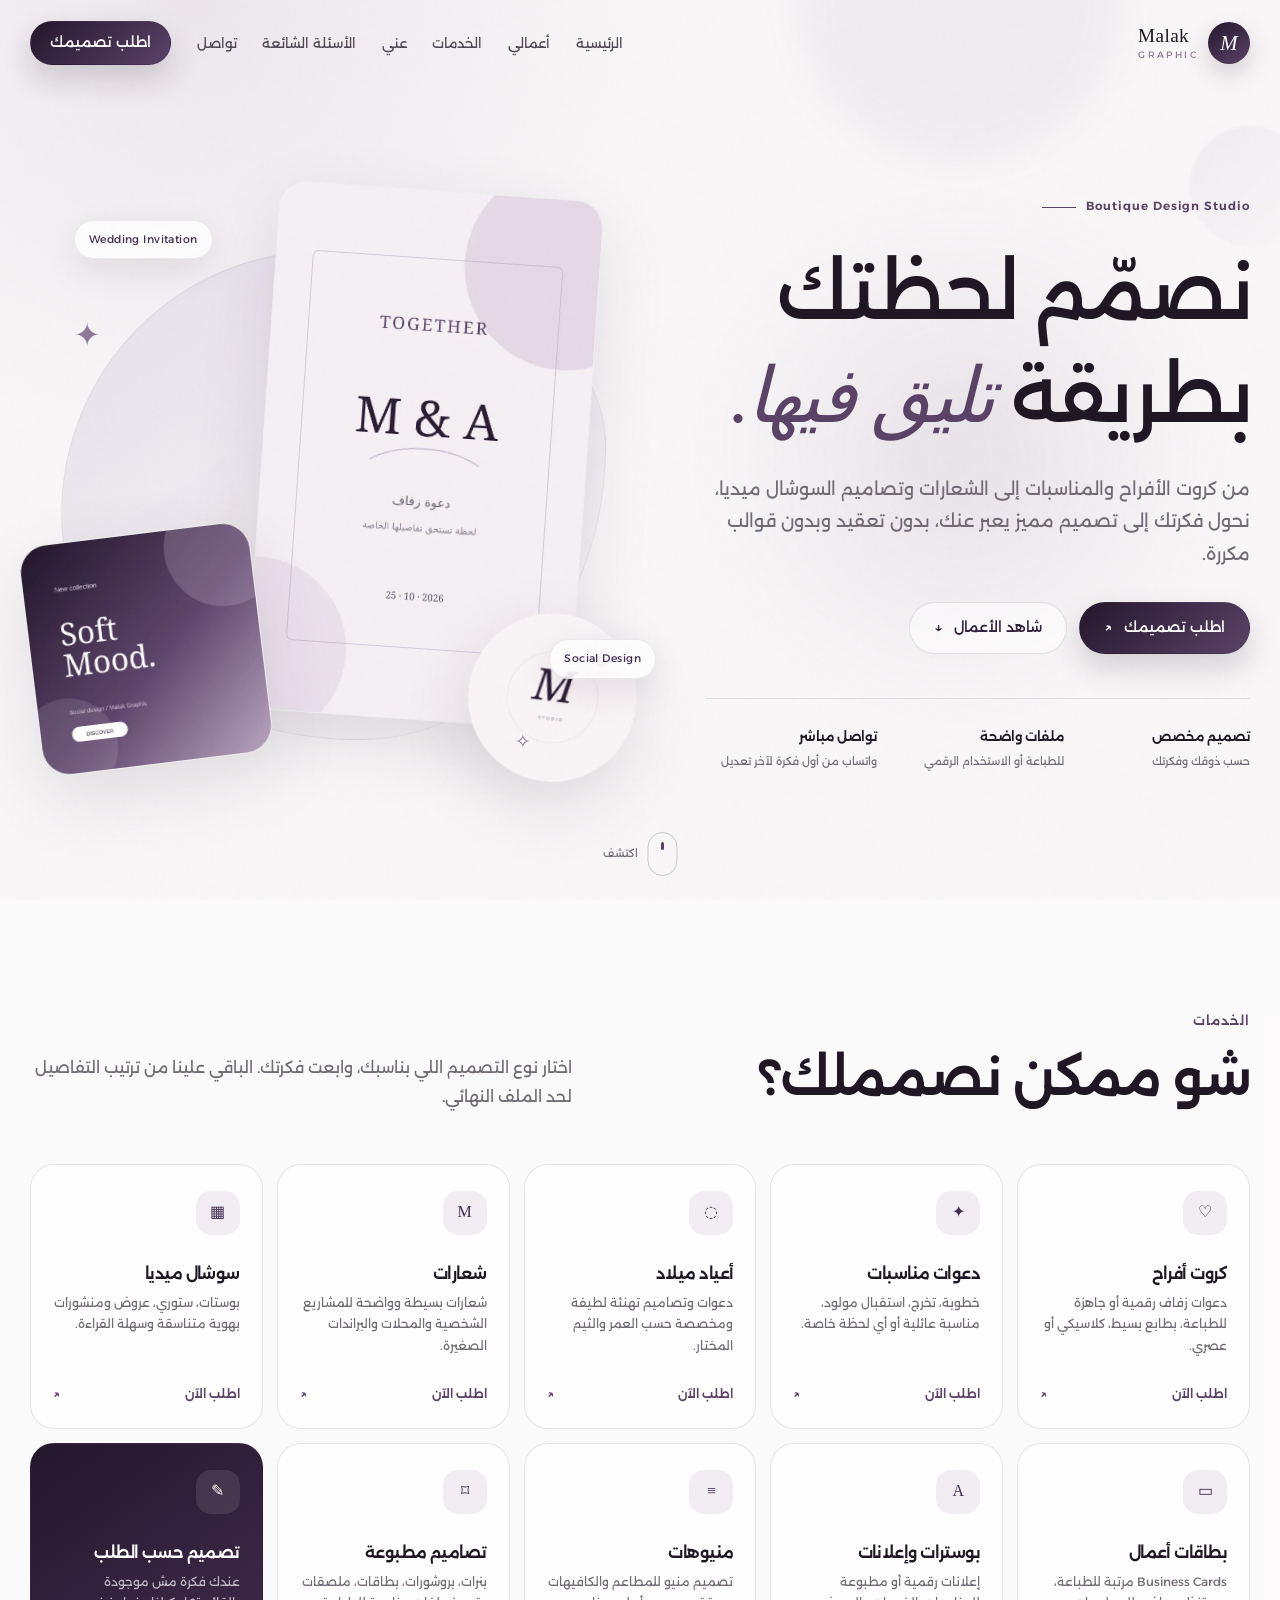
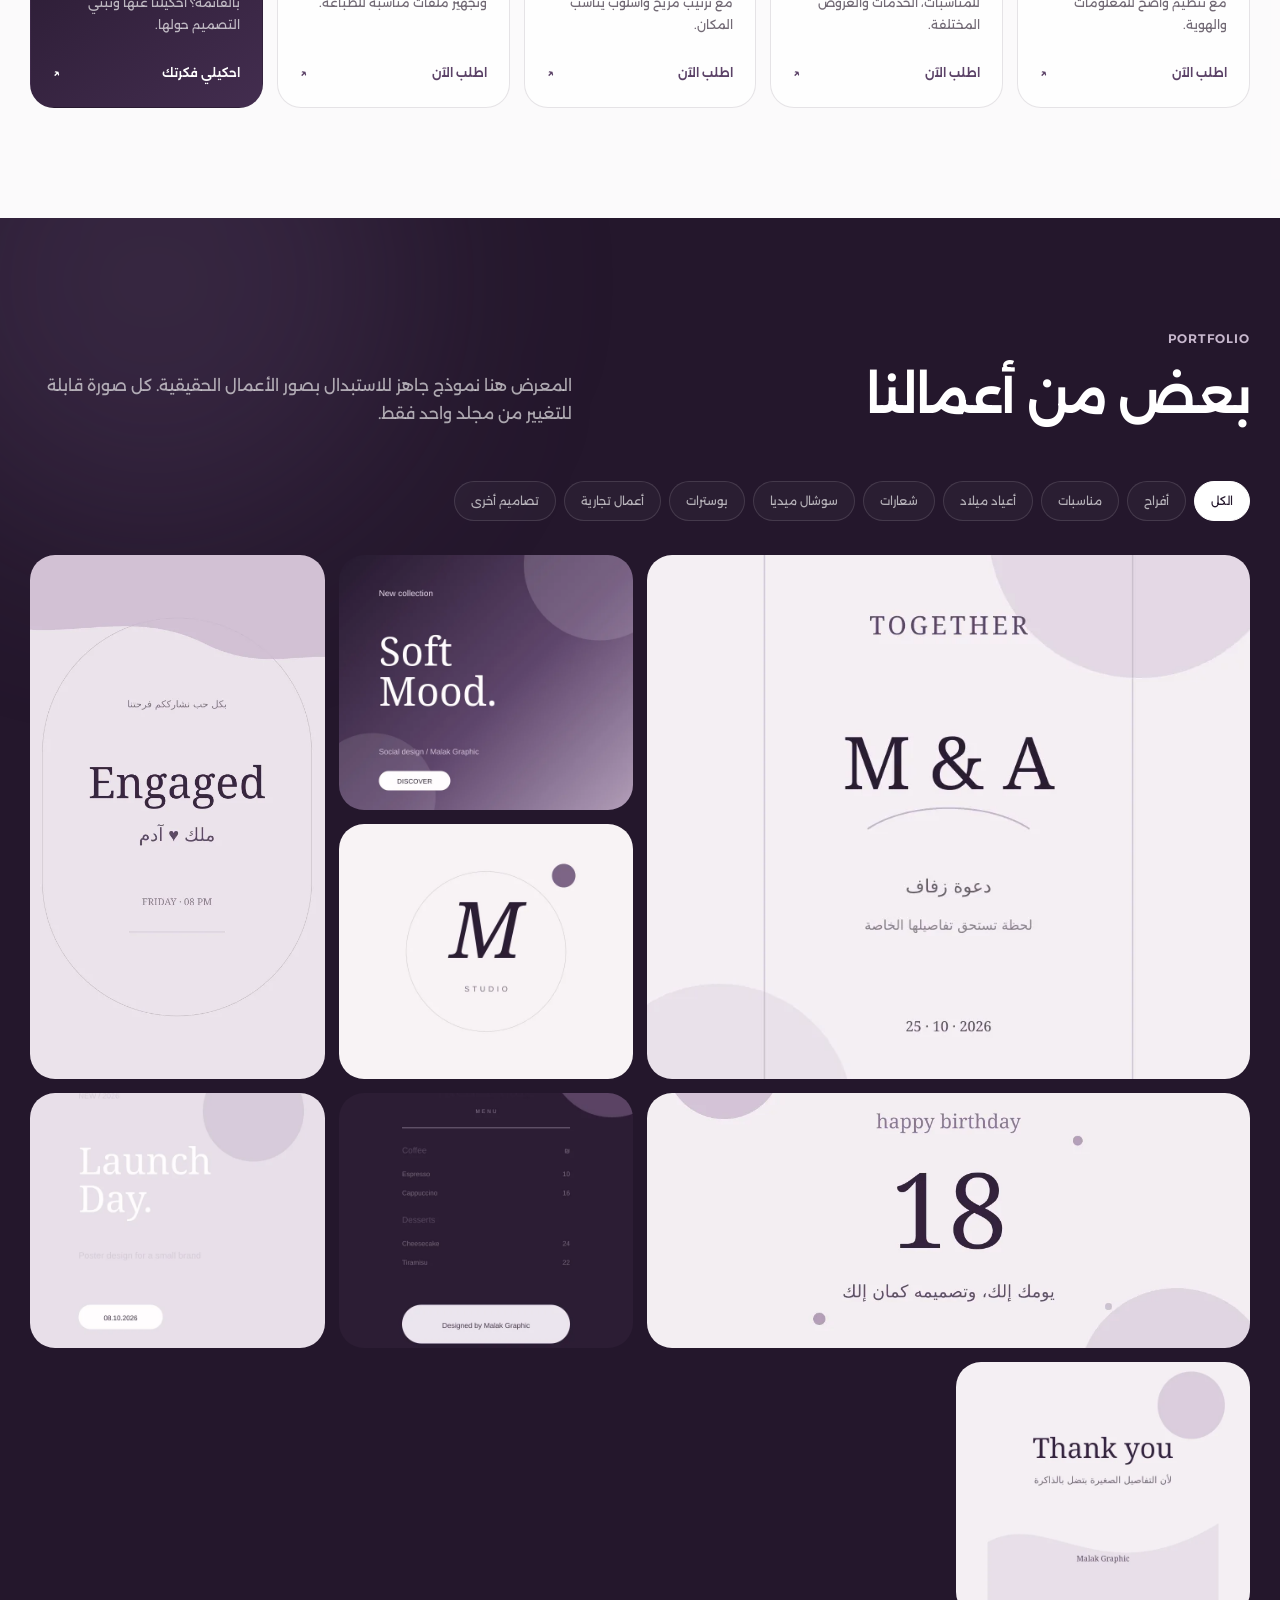
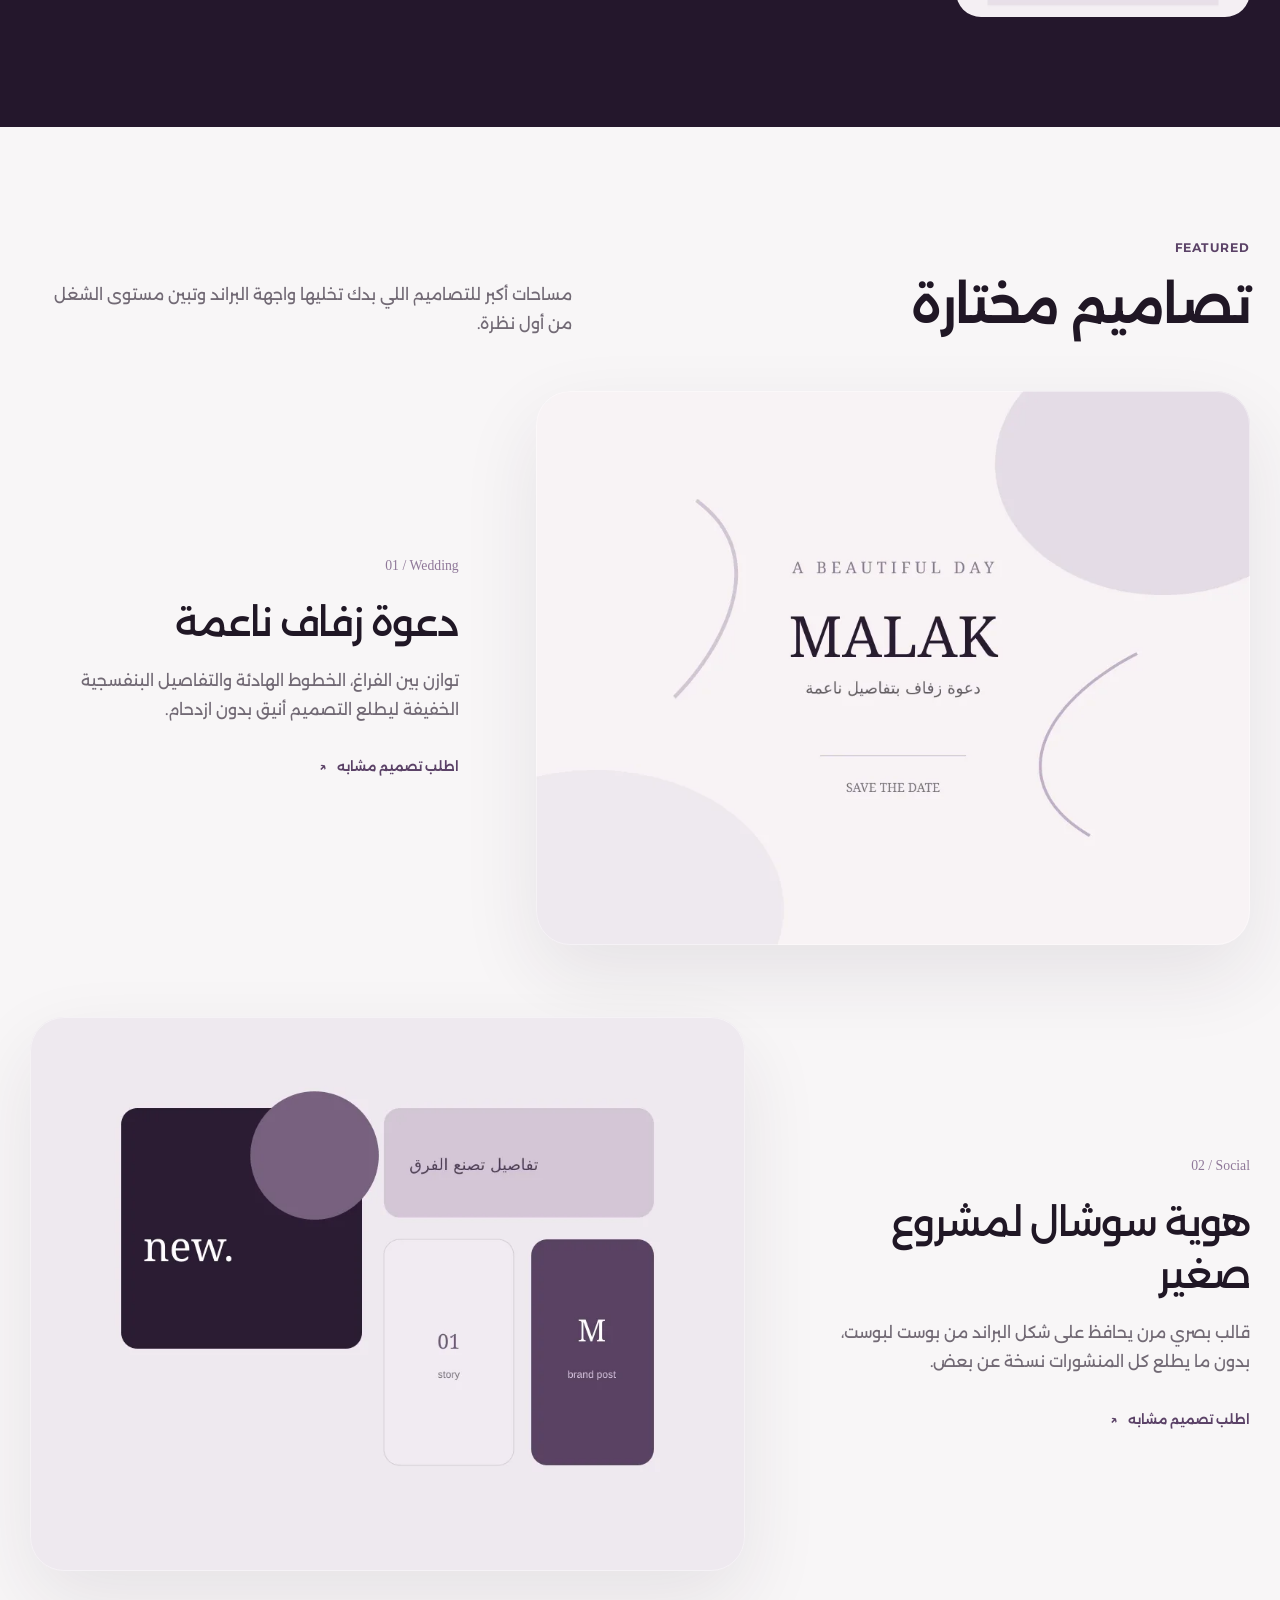
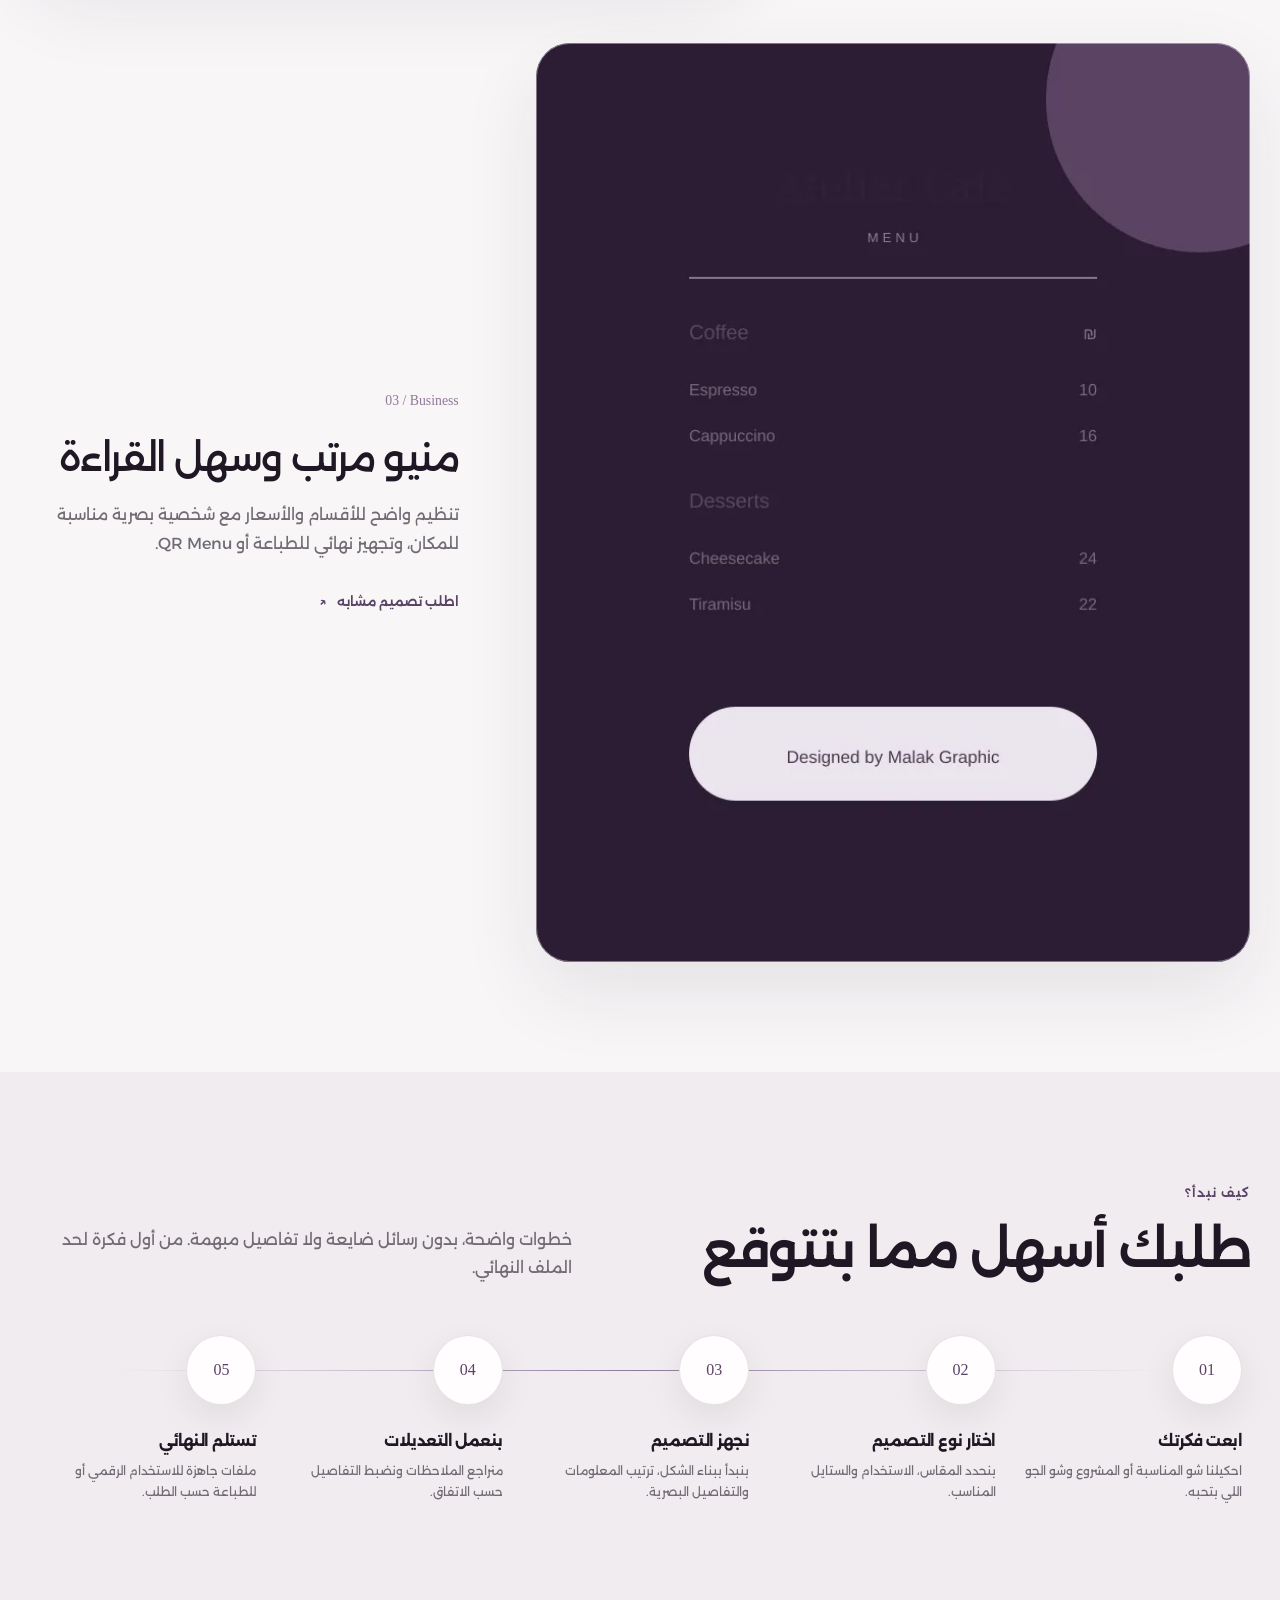
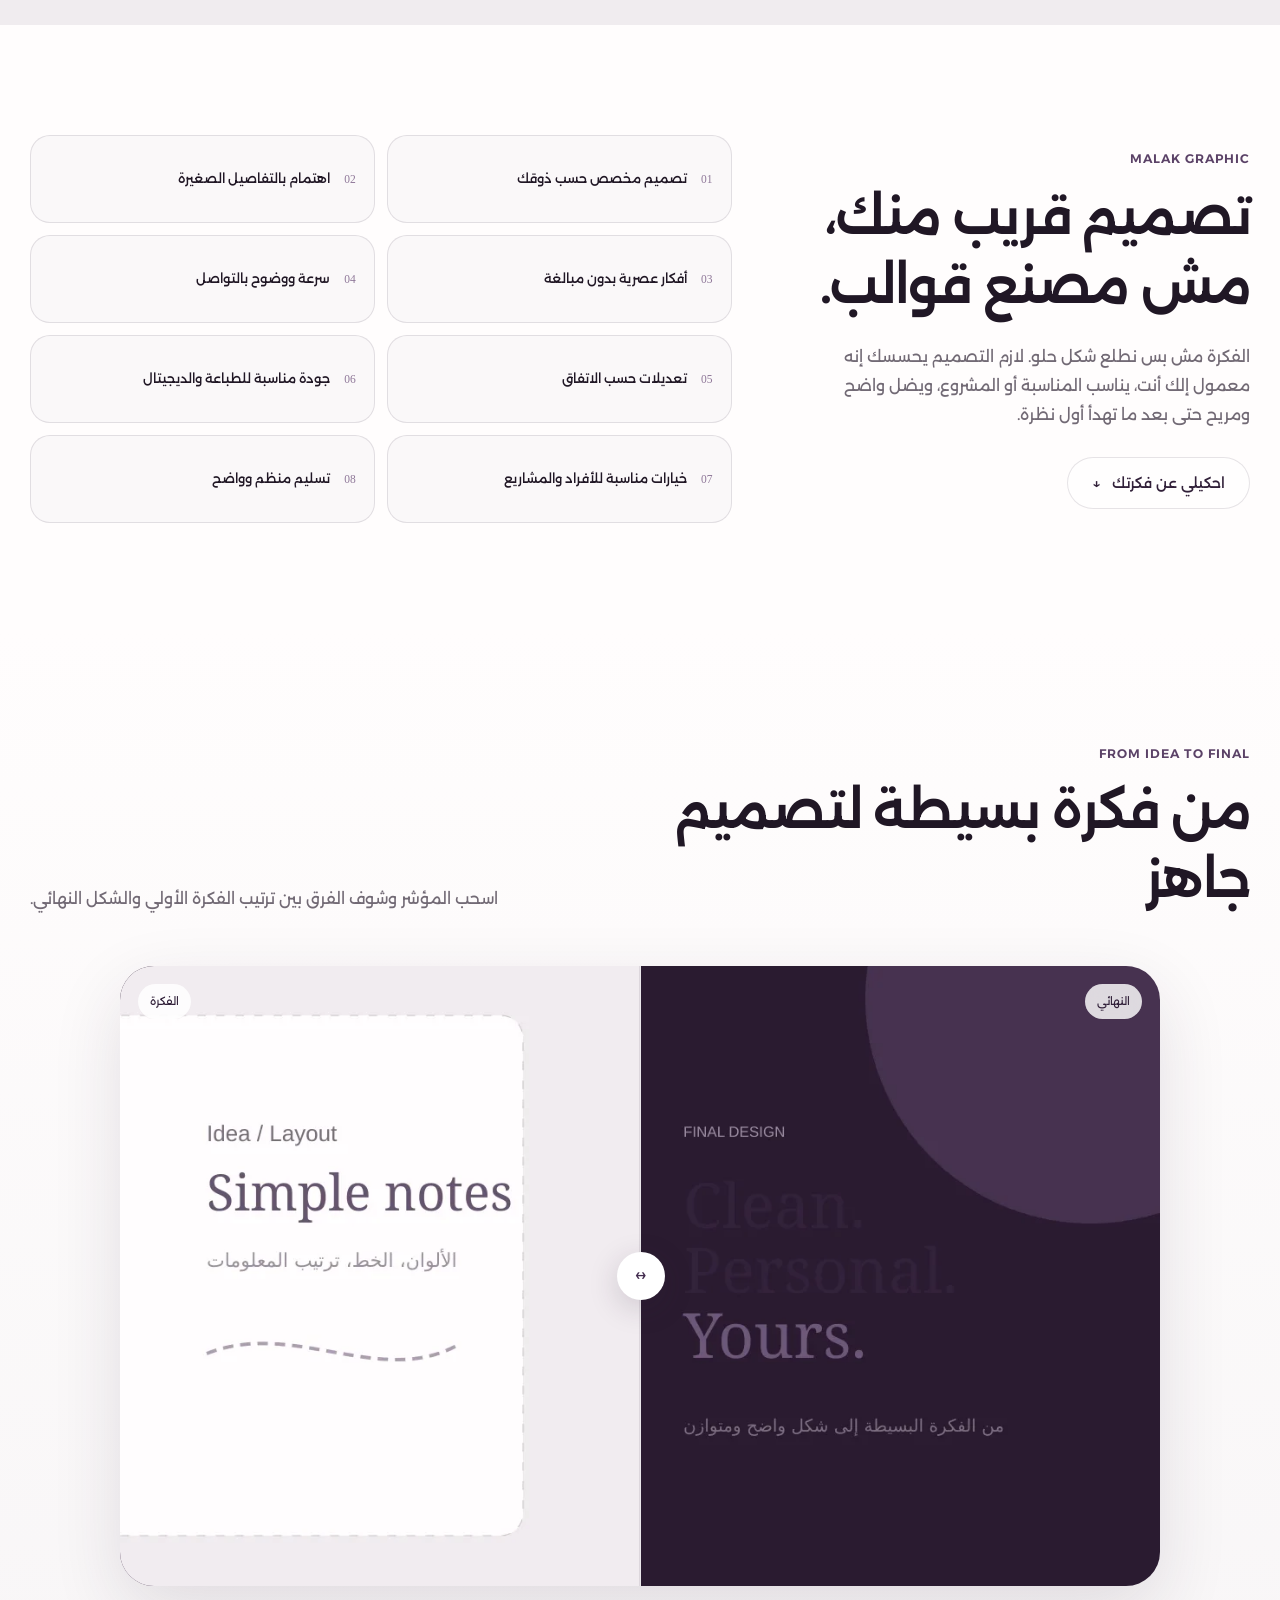
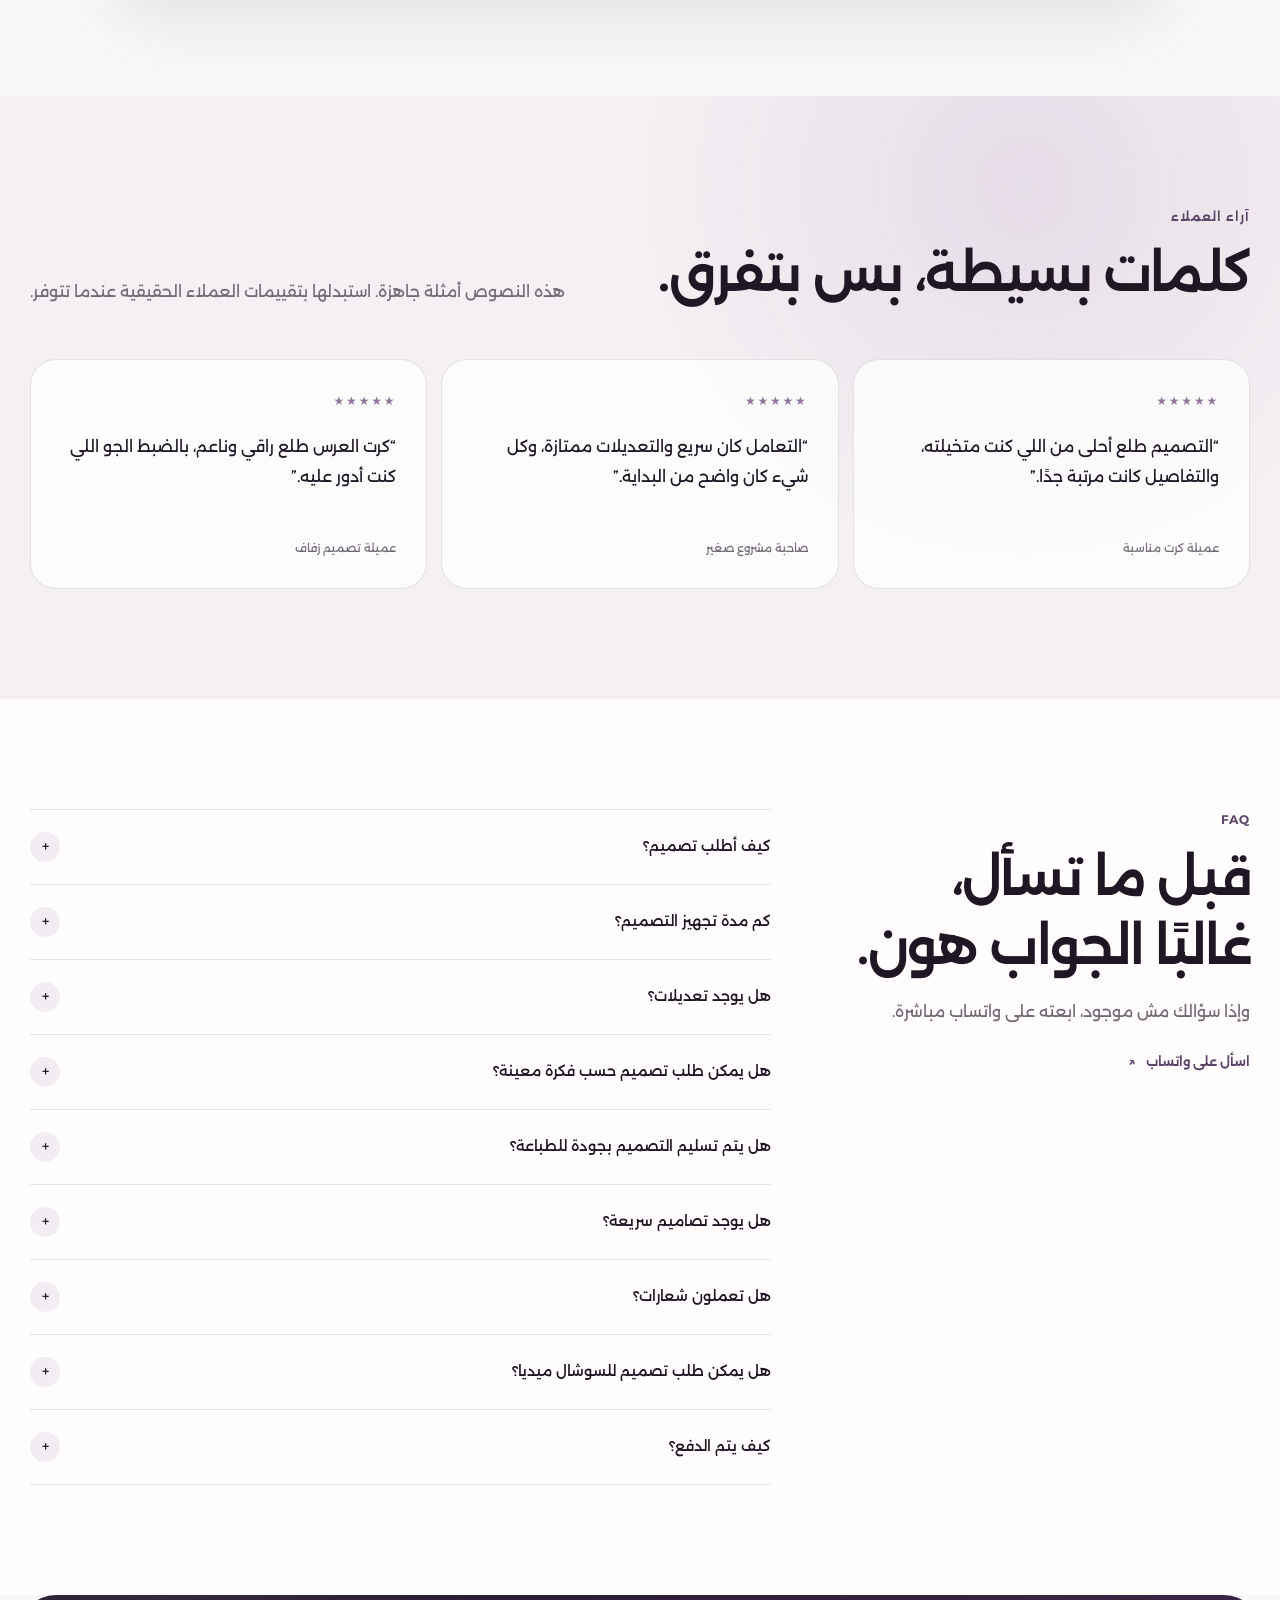
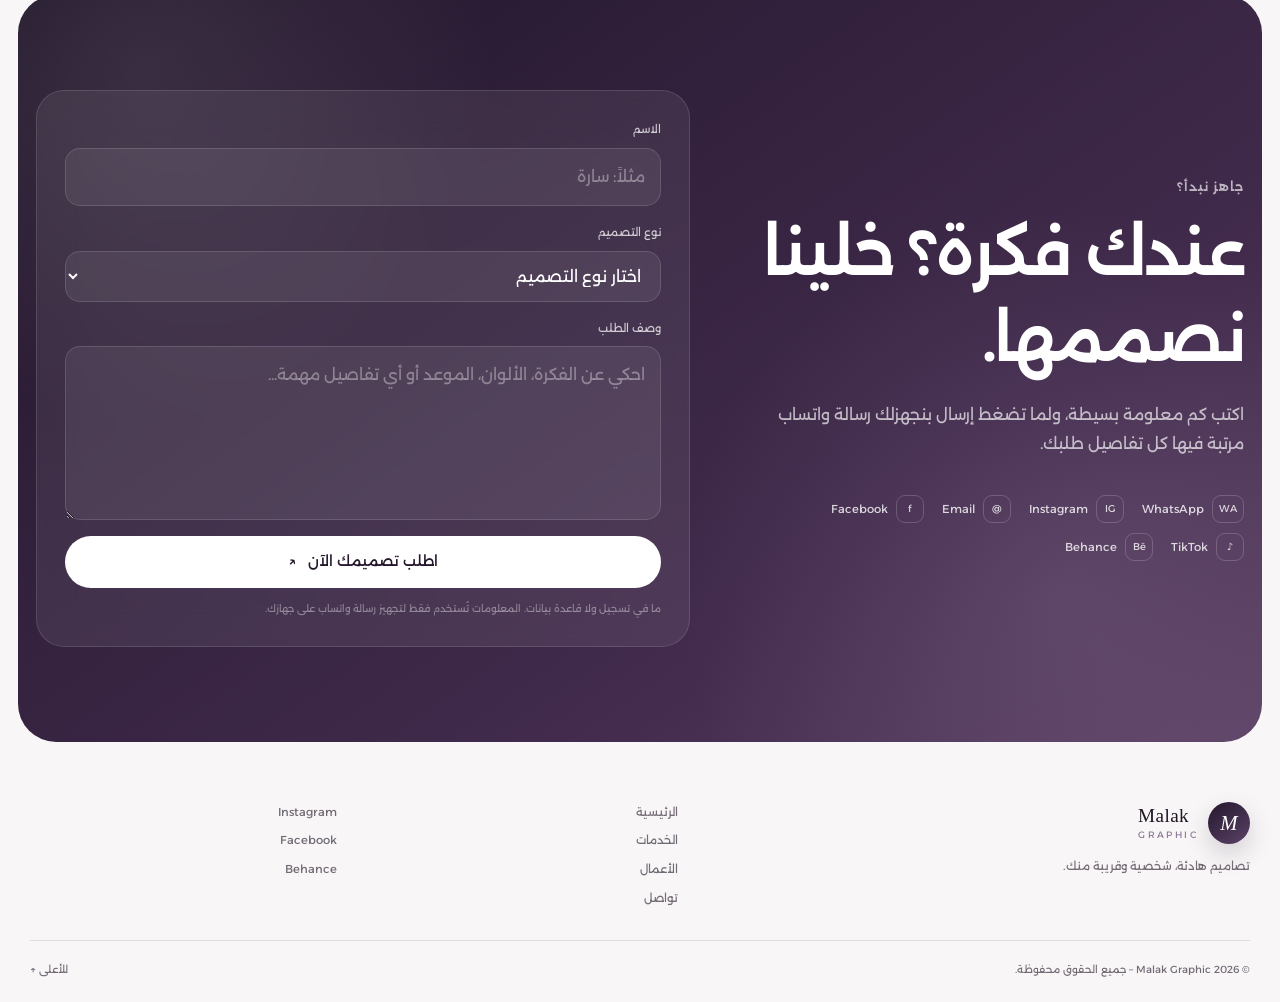
==== index.html @ d8352a49 "الرفع الأول للمشروع" ====
<!DOCTYPE html>
<html lang="ar" dir="rtl">
<head>
  <meta charset="UTF-8" />
  <meta name="viewport" content="width=device-width, initial-scale=1.0" />
  <meta name="theme-color" content="#f8f5f8" />
  <title>Malak Graphic | تصميم كروت أفراح ومناسبات وتصاميم جرافيك</title>
  <meta name="description" content="Malak Graphic لتصميم كروت الأفراح والمناسبات، الشعارات، تصاميم السوشال ميديا والتصاميم الشخصية حسب الطلب." />
  <meta name="robots" content="index, follow" />
  <link rel="canonical" href="https://malakgraphic.com/" />

  <meta property="og:type" content="website" />
  <meta property="og:locale" content="ar_AR" />
  <meta property="og:title" content="Malak Graphic | تصميم يليق بلحظتك" />
  <meta property="og:description" content="كروت أفراح، مناسبات، شعارات، سوشال ميديا وتصاميم مخصصة بطابع هادئ وراقي." />
  <meta property="og:url" content="https://malakgraphic.com/" />
  <meta property="og:image" content="assets/images/og-cover.webp" />

  <meta name="twitter:card" content="summary_large_image" />
  <meta name="twitter:title" content="Malak Graphic | تصميم يليق بلحظتك" />
  <meta name="twitter:description" content="تصاميم شخصية ومناسبات وهوية بصرية بأسلوب راقٍ وقريب منك." />
  <meta name="twitter:image" content="assets/images/og-cover.webp" />

  <link rel="icon" href="assets/icons/favicon.svg" type="image/svg+xml" />
  <link rel="preconnect" href="https://fonts.googleapis.com" />
  <link rel="preconnect" href="https://fonts.gstatic.com" crossorigin />
  <link href="https://fonts.googleapis.com/css2?family=Alexandria:wght@300;400;500;600;700&family=Noto+Kufi+Arabic:wght@400;500;600;700&display=swap" rel="stylesheet" />
  <link rel="stylesheet" href="style.css" />

  <script type="application/ld+json">
  {
    "@context": "https://schema.org",
    "@type": "ProfessionalService",
    "name": "Malak Graphic",
    "url": "https://malakgraphic.com/",
    "description": "استوديو تصميم جرافيك يقدم كروت أفراح ومناسبات، شعارات، تصاميم سوشال ميديا، بوسترات، منيوهات وتصاميم مخصصة حسب الطلب.",
    "serviceType": "Graphic Design",
    "areaServed": "Online",
    "sameAs": []
  }
  </script>
</head>
<body>
  <div class="page-noise" aria-hidden="true"></div>
  <div class="cursor-glow" aria-hidden="true"></div>

  <header class="site-header" id="top">
    <nav class="navbar container" aria-label="التنقل الرئيسي">
      <a class="brand" href="#home" aria-label="Malak Graphic - الرئيسية">
        <span class="brand-mark">M</span>
        <span class="brand-text">
          <strong>Malak</strong>
          <small>Graphic</small>
        </span>
      </a>

      <button class="menu-toggle" aria-label="فتح القائمة" aria-expanded="false" aria-controls="nav-links">
        <span></span><span></span><span></span>
      </button>

      <div class="nav-panel" id="nav-links">
        <a href="#home">الرئيسية</a>
        <a href="#portfolio">أعمالي</a>
        <a href="#services">الخدمات</a>
        <a href="#about">عني</a>
        <a href="#faq">الأسئلة الشائعة</a>
        <a href="#contact">تواصل</a>
        <a class="btn btn-sm btn-primary nav-cta js-wa" href="#" data-message="مرحبا Malak Graphic، أريد طلب تصميم.">اطلب تصميمك</a>
      </div>
    </nav>
  </header>

  <main>
    <section class="hero section" id="home">
      <div class="hero-orb orb-one" aria-hidden="true"></div>
      <div class="hero-orb orb-two" aria-hidden="true"></div>
      <div class="container hero-grid">
        <div class="hero-copy reveal">
          <div class="eyebrow"><span></span> Boutique Design Studio</div>
          <h1>نصمّم لحظتك بطريقة <em>تليق فيها.</em></h1>
          <p class="hero-lead">من كروت الأفراح والمناسبات إلى الشعارات وتصاميم السوشال ميديا، نحول فكرتك إلى تصميم مميز يعبر عنك، بدون تعقيد وبدون قوالب مكررة.</p>

          <div class="hero-actions">
            <a class="btn btn-primary js-wa" href="#" data-message="مرحبا Malak Graphic، عندي فكرة تصميم وبدي أبدأ طلب جديد.">
              اطلب تصميمك
              <span>↗</span>
            </a>
            <a class="btn btn-ghost" href="#portfolio">شاهد الأعمال <span>↓</span></a>
          </div>

          <div class="hero-trust">
            <div>
              <strong>تصميم مخصص</strong>
              <span>حسب ذوقك وفكرتك</span>
            </div>
            <div>
              <strong>ملفات واضحة</strong>
              <span>للطباعة أو الاستخدام الرقمي</span>
            </div>
            <div>
              <strong>تواصل مباشر</strong>
              <span>واتساب من أول فكرة لآخر تعديل</span>
            </div>
          </div>
        </div>

        <div class="hero-visual reveal reveal-delay-1" aria-label="نماذج من أنواع التصاميم">
          <div class="mockup-stage" id="parallax-stage">
            <div class="floating-label label-one">Wedding Invitation</div>
            <div class="floating-label label-two">Social Design</div>

            <article class="mock-card card-main parallax-item" data-depth="18">
              <img src="assets/images/wedding-classic.webp" alt="نموذج دعوة زفاف كلاسيكية من Malak Graphic" width="760" height="980" fetchpriority="high" />
            </article>

            <article class="mock-card card-side parallax-item" data-depth="-10">
              <img src="assets/images/social-purple.webp" alt="نموذج تصميم سوشال ميديا بنفسجي هادئ" width="700" height="700" loading="eager" />
            </article>

            <article class="mock-card card-logo parallax-item" data-depth="8">
              <img src="assets/images/logo-studio.webp" alt="نموذج شعار بسيط وأنيق" width="700" height="700" loading="eager" />
            </article>

            <div class="spark spark-a" aria-hidden="true">✦</div>
            <div class="spark spark-b" aria-hidden="true">✧</div>
          </div>
        </div>
      </div>

      <a class="scroll-cue" href="#services" aria-label="انتقل للخدمات">
        <span></span>
        اكتشف
      </a>
    </section>

    <section class="section services" id="services">
      <div class="container">
        <div class="section-head reveal">
          <div>
            <span class="section-kicker">الخدمات</span>
            <h2>شو ممكن نصمملك؟</h2>
          </div>
          <p>اختار نوع التصميم اللي بناسبك، وابعت فكرتك. الباقي علينا من ترتيب التفاصيل لحد الملف النهائي.</p>
        </div>

        <div class="services-grid stagger-group">
          <article class="service-card reveal" data-stagger>
            <span class="service-icon">♡</span>
            <h3>كروت أفراح</h3>
            <p>دعوات زفاف رقمية أو جاهزة للطباعة، بطابع بسيط، كلاسيكي أو عصري.</p>
            <a href="#" class="service-link js-wa" data-message="مرحبا Malak Graphic، أريد طلب تصميم كرت زفاف.">اطلب الآن <span>↗</span></a>
          </article>
          <article class="service-card reveal" data-stagger>
            <span class="service-icon">✦</span>
            <h3>دعوات مناسبات</h3>
            <p>خطوبة، تخرج، استقبال مولود، مناسبة عائلية أو أي لحظة خاصة.</p>
            <a href="#" class="service-link js-wa" data-message="مرحبا Malak Graphic، أريد طلب تصميم دعوة مناسبة.">اطلب الآن <span>↗</span></a>
          </article>
          <article class="service-card reveal" data-stagger>
            <span class="service-icon">◌</span>
            <h3>أعياد ميلاد</h3>
            <p>دعوات وتصاميم تهنئة لطيفة ومخصصة حسب العمر والثيم المختار.</p>
            <a href="#" class="service-link js-wa" data-message="مرحبا Malak Graphic، أريد طلب تصميم عيد ميلاد.">اطلب الآن <span>↗</span></a>
          </article>
          <article class="service-card reveal" data-stagger>
            <span class="service-icon">M</span>
            <h3>شعارات</h3>
            <p>شعارات بسيطة وواضحة للمشاريع الشخصية والمحلات والبراندات الصغيرة.</p>
            <a href="#" class="service-link js-wa" data-message="مرحبا Malak Graphic، أريد طلب تصميم شعار.">اطلب الآن <span>↗</span></a>
          </article>
          <article class="service-card reveal" data-stagger>
            <span class="service-icon">▦</span>
            <h3>سوشال ميديا</h3>
            <p>بوستات، ستوري، عروض ومنشورات بهوية متناسقة وسهلة القراءة.</p>
            <a href="#" class="service-link js-wa" data-message="مرحبا Malak Graphic، أريد طلب تصميم للسوشال ميديا.">اطلب الآن <span>↗</span></a>
          </article>
          <article class="service-card reveal" data-stagger>
            <span class="service-icon">▭</span>
            <h3>بطاقات أعمال</h3>
            <p>Business Cards مرتبة للطباعة، مع تنظيم واضح للمعلومات والهوية.</p>
            <a href="#" class="service-link js-wa" data-message="مرحبا Malak Graphic، أريد طلب تصميم بطاقة أعمال.">اطلب الآن <span>↗</span></a>
          </article>
          <article class="service-card reveal" data-stagger>
            <span class="service-icon">A</span>
            <h3>بوسترات وإعلانات</h3>
            <p>إعلانات رقمية أو مطبوعة للمناسبات، الخدمات والعروض المختلفة.</p>
            <a href="#" class="service-link js-wa" data-message="مرحبا Malak Graphic، أريد طلب تصميم بوستر أو إعلان.">اطلب الآن <span>↗</span></a>
          </article>
          <article class="service-card reveal" data-stagger>
            <span class="service-icon">≡</span>
            <h3>منيوهات</h3>
            <p>تصميم منيو للمطاعم والكافيهات مع ترتيب مريح وأسلوب يناسب المكان.</p>
            <a href="#" class="service-link js-wa" data-message="مرحبا Malak Graphic، أريد طلب تصميم منيو.">اطلب الآن <span>↗</span></a>
          </article>
          <article class="service-card reveal" data-stagger>
            <span class="service-icon">⌑</span>
            <h3>تصاميم مطبوعة</h3>
            <p>بنرات، بروشورات، بطاقات، ملصقات وتجهيز ملفات مناسبة للطباعة.</p>
            <a href="#" class="service-link js-wa" data-message="مرحبا Malak Graphic، أريد طلب تصميم مطبوع.">اطلب الآن <span>↗</span></a>
          </article>
          <article class="service-card reveal service-card-featured" data-stagger>
            <span class="service-icon">✎</span>
            <h3>تصميم حسب الطلب</h3>
            <p>عندك فكرة مش موجودة بالقائمة؟ احكيلنا عنها ونبني التصميم حولها.</p>
            <a href="#" class="service-link js-wa" data-message="مرحبا Malak Graphic، عندي فكرة تصميم مخصصة وبدي أحكيلكم عنها.">احكيلي فكرتك <span>↗</span></a>
          </article>
        </div>
      </div>
    </section>

    <section class="section portfolio-section" id="portfolio">
      <div class="container">
        <div class="section-head portfolio-head reveal">
          <div>
            <span class="section-kicker">Portfolio</span>
            <h2>بعض من أعمالنا</h2>
          </div>
          <p>المعرض هنا نموذج جاهز للاستبدال بصور الأعمال الحقيقية. كل صورة قابلة للتغيير من مجلد واحد فقط.</p>
        </div>

        <div class="portfolio-filters reveal" role="tablist" aria-label="تصفية الأعمال">
          <button class="filter-btn active" data-filter="all" role="tab">الكل</button>
          <button class="filter-btn" data-filter="wedding" role="tab">أفراح</button>
          <button class="filter-btn" data-filter="events" role="tab">مناسبات</button>
          <button class="filter-btn" data-filter="birthday" role="tab">أعياد ميلاد</button>
          <button class="filter-btn" data-filter="logos" role="tab">شعارات</button>
          <button class="filter-btn" data-filter="social" role="tab">سوشال ميديا</button>
          <button class="filter-btn" data-filter="posters" role="tab">بوسترات</button>
          <button class="filter-btn" data-filter="business" role="tab">أعمال تجارية</button>
          <button class="filter-btn" data-filter="other" role="tab">تصاميم أخرى</button>
        </div>

        <div class="portfolio-grid" id="portfolio-grid">
          <article class="portfolio-card large reveal" data-category="wedding" data-title="دعوة زفاف كلاسيكية" data-type="كروت أفراح" data-images="assets/images/wedding-classic.webp,assets/images/wedding-soft.webp">
            <img src="assets/images/wedding-classic.webp" alt="دعوة زفاف كلاسيكية بألوان أوف وايت وبنفسجي" width="760" height="980" loading="lazy" />
            <div class="portfolio-overlay">
              <div><span>كروت أفراح</span><h3>دعوة زفاف كلاسيكية</h3></div>
              <button class="view-project" aria-label="مشاهدة دعوة زفاف كلاسيكية">مشاهدة</button>
            </div>
          </article>

          <article class="portfolio-card reveal" data-category="social" data-title="حملة سوشال بنفسجية" data-type="سوشال ميديا" data-images="assets/images/social-purple.webp,assets/images/social-soft.webp">
            <img src="assets/images/social-purple.webp" alt="تصميم سوشال ميديا بنفسجي لمشروع صغير" width="700" height="700" loading="lazy" />
            <div class="portfolio-overlay">
              <div><span>سوشال ميديا</span><h3>حملة Purple Mood</h3></div>
              <button class="view-project">مشاهدة</button>
            </div>
          </article>

          <article class="portfolio-card tall reveal" data-category="events" data-title="دعوة خطوبة هادئة" data-type="دعوات مناسبات" data-images="assets/images/engagement.webp">
            <img src="assets/images/engagement.webp" alt="دعوة خطوبة هادئة بتصميم أنيق" width="760" height="980" loading="lazy" />
            <div class="portfolio-overlay">
              <div><span>مناسبات</span><h3>دعوة خطوبة هادئة</h3></div>
              <button class="view-project">مشاهدة</button>
            </div>
          </article>

          <article class="portfolio-card reveal" data-category="logos" data-title="شعار استوديو بسيط" data-type="شعارات" data-images="assets/images/logo-studio.webp">
            <img src="assets/images/logo-studio.webp" alt="نموذج شعار بسيط لمشروع شخصي" width="700" height="700" loading="lazy" />
            <div class="portfolio-overlay">
              <div><span>شعارات</span><h3>هوية Minimal Studio</h3></div>
              <button class="view-project">مشاهدة</button>
            </div>
          </article>

          <article class="portfolio-card wide reveal" data-category="birthday" data-title="دعوة عيد ميلاد ناعمة" data-type="أعياد ميلاد" data-images="assets/images/birthday.webp">
            <img src="assets/images/birthday.webp" alt="دعوة عيد ميلاد ناعمة ومخصصة" width="980" height="760" loading="lazy" />
            <div class="portfolio-overlay">
              <div><span>أعياد ميلاد</span><h3>Birthday Lavender</h3></div>
              <button class="view-project">مشاهدة</button>
            </div>
          </article>

          <article class="portfolio-card reveal" data-category="business" data-title="منيو مقهى" data-type="أعمال تجارية" data-images="assets/images/menu.webp">
            <img src="assets/images/menu.webp" alt="تصميم منيو أنيق لمقهى صغير" width="700" height="900" loading="lazy" />
            <div class="portfolio-overlay">
              <div><span>أعمال تجارية</span><h3>منيو Atelier Café</h3></div>
              <button class="view-project">مشاهدة</button>
            </div>
          </article>

          <article class="portfolio-card reveal" data-category="posters" data-title="بوستر إطلاق منتج" data-type="بوسترات" data-images="assets/images/poster.webp">
            <img src="assets/images/poster.webp" alt="بوستر إعلان إطلاق منتج بتصميم معاصر" width="700" height="900" loading="lazy" />
            <div class="portfolio-overlay">
              <div><span>بوسترات</span><h3>Product Launch Poster</h3></div>
              <button class="view-project">مشاهدة</button>
            </div>
          </article>

          <article class="portfolio-card reveal" data-category="other" data-title="بطاقة تهنئة شخصية" data-type="تصاميم أخرى" data-images="assets/images/greeting.webp">
            <img src="assets/images/greeting.webp" alt="بطاقة تهنئة شخصية بتصميم راقٍ" width="700" height="700" loading="lazy" />
            <div class="portfolio-overlay">
              <div><span>تصميم مخصص</span><h3>بطاقة تهنئة</h3></div>
              <button class="view-project">مشاهدة</button>
            </div>
          </article>
        </div>
      </div>
    </section>

    <section class="section featured-section">
      <div class="container">
        <div class="section-head reveal">
          <div>
            <span class="section-kicker">Featured</span>
            <h2>تصاميم مختارة</h2>
          </div>
          <p>مساحات أكبر للتصاميم اللي بدك تخليها واجهة البراند وتبين مستوى الشغل من أول نظرة.</p>
        </div>

        <div class="featured-list">
          <article class="featured-item reveal">
            <div class="featured-image">
              <img src="assets/images/wedding-soft.webp" alt="دعوة زفاف ناعمة بأوف وايت ولمسات بنفسجية" width="980" height="760" loading="lazy" />
            </div>
            <div class="featured-copy">
              <span>01 / Wedding</span>
              <h3>دعوة زفاف ناعمة</h3>
              <p>توازن بين الفراغ، الخطوط الهادئة والتفاصيل البنفسجية الخفيفة ليطلع التصميم أنيق بدون ازدحام.</p>
              <a href="#" class="text-link js-wa" data-message="مرحبا Malak Graphic، عجبني تصميم دعوة الزفاف الناعمة وبدي تصميم مشابه.">اطلب تصميم مشابه <span>↗</span></a>
            </div>
          </article>

          <article class="featured-item featured-reverse reveal">
            <div class="featured-image">
              <img src="assets/images/social-soft.webp" alt="مجموعة تصاميم سوشال ميديا لمشروع صغير" width="980" height="760" loading="lazy" />
            </div>
            <div class="featured-copy">
              <span>02 / Social</span>
              <h3>هوية سوشال لمشروع صغير</h3>
              <p>قالب بصري مرن يحافظ على شكل البراند من بوست لبوست، بدون ما يطلع كل المنشورات نسخة عن بعض.</p>
              <a href="#" class="text-link js-wa" data-message="مرحبا Malak Graphic، عجبني ستايل السوشال ميديا وبدي تصميم مشابه لمشروعي.">اطلب تصميم مشابه <span>↗</span></a>
            </div>
          </article>

          <article class="featured-item reveal">
            <div class="featured-image">
              <img src="assets/images/menu.webp" alt="منيو أنيق لمطعم أو كافيه" width="700" height="900" loading="lazy" />
            </div>
            <div class="featured-copy">
              <span>03 / Business</span>
              <h3>منيو مرتب وسهل القراءة</h3>
              <p>تنظيم واضح للأقسام والأسعار مع شخصية بصرية مناسبة للمكان، وتجهيز نهائي للطباعة أو QR Menu.</p>
              <a href="#" class="text-link js-wa" data-message="مرحبا Malak Graphic، بدي تصميم منيو مشابه لمشروعي.">اطلب تصميم مشابه <span>↗</span></a>
            </div>
          </article>
        </div>
      </div>
    </section>

    <section class="section process-section">
      <div class="container">
        <div class="section-head reveal">
          <div>
            <span class="section-kicker">كيف نبدأ؟</span>
            <h2>طلبك أسهل مما بتتوقع</h2>
          </div>
          <p>خطوات واضحة، بدون رسائل ضايعة ولا تفاصيل مبهمة. من أول فكرة لحد الملف النهائي.</p>
        </div>

        <div class="timeline">
          <article class="timeline-step reveal"><span>01</span><div><h3>ابعت فكرتك</h3><p>احكيلنا شو المناسبة أو المشروع وشو الجو اللي بتحبه.</p></div></article>
          <article class="timeline-step reveal"><span>02</span><div><h3>اختار نوع التصميم</h3><p>بنحدد المقاس، الاستخدام والستايل المناسب.</p></div></article>
          <article class="timeline-step reveal"><span>03</span><div><h3>نجهز التصميم</h3><p>بنبدأ ببناء الشكل، ترتيب المعلومات والتفاصيل البصرية.</p></div></article>
          <article class="timeline-step reveal"><span>04</span><div><h3>بنعمل التعديلات</h3><p>منراجع الملاحظات ونضبط التفاصيل حسب الاتفاق.</p></div></article>
          <article class="timeline-step reveal"><span>05</span><div><h3>تستلم النهائي</h3><p>ملفات جاهزة للاستخدام الرقمي أو للطباعة حسب الطلب.</p></div></article>
        </div>
      </div>
    </section>

    <section class="section why-section" id="about">
      <div class="container why-grid">
        <div class="why-copy reveal">
          <span class="section-kicker">Malak Graphic</span>
          <h2>تصميم قريب منك، مش مصنع قوالب.</h2>
          <p>الفكرة مش بس نطلع شكل حلو. لازم التصميم يحسسك إنه معمول إلك أنت، يناسب المناسبة أو المشروع، ويضل واضح ومريح حتى بعد ما تهدأ أول نظرة.</p>
          <a href="#contact" class="btn btn-ghost">احكيلي عن فكرتك <span>↓</span></a>
        </div>

        <div class="why-points stagger-group">
          <div class="why-card reveal" data-stagger><span>01</span><strong>تصميم مخصص حسب ذوقك</strong></div>
          <div class="why-card reveal" data-stagger><span>02</span><strong>اهتمام بالتفاصيل الصغيرة</strong></div>
          <div class="why-card reveal" data-stagger><span>03</span><strong>أفكار عصرية بدون مبالغة</strong></div>
          <div class="why-card reveal" data-stagger><span>04</span><strong>سرعة ووضوح بالتواصل</strong></div>
          <div class="why-card reveal" data-stagger><span>05</span><strong>تعديلات حسب الاتفاق</strong></div>
          <div class="why-card reveal" data-stagger><span>06</span><strong>جودة مناسبة للطباعة والديجيتال</strong></div>
          <div class="why-card reveal" data-stagger><span>07</span><strong>خيارات مناسبة للأفراد والمشاريع</strong></div>
          <div class="why-card reveal" data-stagger><span>08</span><strong>تسليم منظم وواضح</strong></div>
        </div>
      </div>
    </section>

    <section class="section before-after-section">
      <div class="container">
        <div class="section-head reveal">
          <div>
            <span class="section-kicker">From idea to final</span>
            <h2>من فكرة بسيطة لتصميم جاهز</h2>
          </div>
          <p>اسحب المؤشر وشوف الفرق بين ترتيب الفكرة الأولي والشكل النهائي.</p>
        </div>

        <div class="comparison-wrap reveal">
          <div class="comparison" id="comparison">
            <img class="comparison-base" src="assets/images/final-design.webp" alt="التصميم النهائي بعد التطوير" width="1200" height="760" loading="lazy" />
            <div class="comparison-before" id="comparison-before">
              <img src="assets/images/sketch-design.webp" alt="المخطط الأولي لفكرة التصميم" width="1200" height="760" loading="lazy" />
            </div>
            <div class="comparison-divider" id="comparison-divider"><span>↔</span></div>
            <input id="comparison-range" type="range" min="0" max="100" value="50" aria-label="مقارنة قبل وبعد" />
            <span class="compare-label before-label">الفكرة</span>
            <span class="compare-label after-label">النهائي</span>
          </div>
        </div>
      </div>
    </section>

    <section class="section testimonials-section">
      <div class="container">
        <div class="section-head reveal">
          <div>
            <span class="section-kicker">آراء العملاء</span>
            <h2>كلمات بسيطة، بس بتفرق.</h2>
          </div>
          <p>هذه النصوص أمثلة جاهزة. استبدلها بتقييمات العملاء الحقيقية عندما تتوفر.</p>
        </div>

        <div class="testimonials-grid stagger-group">
          <blockquote class="testimonial reveal" data-stagger>
            <div class="stars">★★★★★</div>
            <p>“التصميم طلع أحلى من اللي كنت متخيلته، والتفاصيل كانت مرتبة جدًا.”</p>
            <footer>عميلة كرت مناسبة</footer>
          </blockquote>
          <blockquote class="testimonial reveal" data-stagger>
            <div class="stars">★★★★★</div>
            <p>“التعامل كان سريع والتعديلات ممتازة، وكل شيء كان واضح من البداية.”</p>
            <footer>صاحبة مشروع صغير</footer>
          </blockquote>
          <blockquote class="testimonial reveal" data-stagger>
            <div class="stars">★★★★★</div>
            <p>“كرت العرس طلع راقي وناعم، بالضبط الجو اللي كنت أدور عليه.”</p>
            <footer>عميلة تصميم زفاف</footer>
          </blockquote>
        </div>
      </div>
    </section>

    <section class="section faq-section" id="faq">
      <div class="container faq-grid">
        <div class="faq-intro reveal">
          <span class="section-kicker">FAQ</span>
          <h2>قبل ما تسأل، غالبًا الجواب هون.</h2>
          <p>وإذا سؤالك مش موجود، ابعته على واتساب مباشرة.</p>
          <a href="#" class="text-link js-wa" data-message="مرحبا Malak Graphic، عندي سؤال بخصوص طلب تصميم.">اسأل على واتساب <span>↗</span></a>
        </div>

        <div class="faq-list">
          <details class="faq-item reveal">
            <summary>كيف أطلب تصميم؟ <span>+</span></summary>
            <p>اختار أي زر “اطلب تصميمك” بالموقع، رح يفتح واتساب. ابعت نوع التصميم، الفكرة والمعلومات الأساسية، ومن هناك بنرتب باقي التفاصيل.</p>
          </details>
          <details class="faq-item reveal">
            <summary>كم مدة تجهيز التصميم؟ <span>+</span></summary>
            <p>المدة تختلف حسب نوع التصميم وكمية التفاصيل والطلبات الحالية. الأفضل تثبيت الموعد قبل البدء، خصوصًا للتصاميم المرتبطة بمناسبة محددة.</p>
          </details>
          <details class="faq-item reveal">
            <summary>هل يوجد تعديلات؟ <span>+</span></summary>
            <p>نعم، التعديلات تكون حسب الاتفاق قبل البدء. هيك منضل واضحين من البداية وما يصير أي لخبطة.</p>
          </details>
          <details class="faq-item reveal">
            <summary>هل يمكن طلب تصميم حسب فكرة معينة؟ <span>+</span></summary>
            <p>أكيد. ممكن تبعت مرجع، ألوان، صورة، فكرة مكتوبة أو حتى وصف بسيط، ونبني التصميم حولها بدون نسخ حرفي.</p>
          </details>
          <details class="faq-item reveal">
            <summary>هل يتم تسليم التصميم بجودة للطباعة؟ <span>+</span></summary>
            <p>نعم إذا التصميم مخصص للطباعة، يتم تجهيز نسخة مناسبة للمقاس والاستخدام المتفق عليه.</p>
          </details>
          <details class="faq-item reveal">
            <summary>هل يوجد تصاميم سريعة؟ <span>+</span></summary>
            <p>حسب ضغط العمل ونوع الطلب. إذا عندك موعد قريب، اذكره من أول رسالة حتى نعرف إذا ممكن ننفذه بالوقت المطلوب.</p>
          </details>
          <details class="faq-item reveal">
            <summary>هل تعملون شعارات؟ <span>+</span></summary>
            <p>نعم، شعارات بسيطة وأنيقة للأفراد والمشاريع الصغيرة، مع تركيز على الوضوح وسهولة الاستخدام.</p>
          </details>
          <details class="faq-item reveal">
            <summary>هل يمكن طلب تصميم للسوشال ميديا؟ <span>+</span></summary>
            <p>نعم، بوستات وستوري وإعلانات وقوالب لمشاريع صغيرة أو حسابات شخصية.</p>
          </details>
          <details class="faq-item reveal">
            <summary>كيف يتم الدفع؟ <span>+</span></summary>
            <p>طريقة الدفع والتفاصيل المالية يتم تحديدها مباشرة مع العميل حسب نوع الطلب ومكانه.</p>
          </details>
        </div>
      </div>
    </section>

    <section class="section contact-section" id="contact">
      <div class="contact-orb" aria-hidden="true"></div>
      <div class="container contact-grid">
        <div class="contact-copy reveal">
          <span class="section-kicker light">جاهز نبدأ؟</span>
          <h2>عندك فكرة؟ خلينا نصممها.</h2>
          <p>اكتب كم معلومة بسيطة، ولما تضغط إرسال بنجهزلك رسالة واتساب مرتبة فيها كل تفاصيل طلبك.</p>

          <div class="contact-links">
            <a href="#" class="js-wa" data-message="مرحبا Malak Graphic، أريد الاستفسار عن تصميم."><span>WA</span> WhatsApp</a>
            <a href="#" data-social="instagram"><span>IG</span> Instagram</a>
            <a href="#" data-social="email"><span>@</span> Email</a>
            <a href="#" data-social="facebook"><span>f</span> Facebook</a>
            <a href="#" data-social="tiktok"><span>♪</span> TikTok</a>
            <a href="#" data-social="behance"><span>Bē</span> Behance</a>
          </div>
        </div>

        <form class="contact-form reveal reveal-delay-1" id="contact-form">
          <label>
            <span>الاسم</span>
            <input type="text" id="client-name" name="name" placeholder="مثلاً: سارة" required />
          </label>
          <label>
            <span>نوع التصميم</span>
            <select id="design-type" name="type" required>
              <option value="">اختار نوع التصميم</option>
              <option>كرت زفاف</option>
              <option>دعوة خطوبة أو مناسبة</option>
              <option>عيد ميلاد</option>
              <option>شعار</option>
              <option>سوشال ميديا</option>
              <option>بطاقة أعمال</option>
              <option>بوستر أو إعلان</option>
              <option>منيو</option>
              <option>تصميم مطبوع</option>
              <option>تصميم مخصص</option>
            </select>
          </label>
          <label>
            <span>وصف الطلب</span>
            <textarea id="request-details" name="details" rows="5" placeholder="احكي عن الفكرة، الألوان، الموعد أو أي تفاصيل مهمة..." required></textarea>
          </label>
          <button class="btn btn-light btn-full" type="submit">اطلب تصميمك الآن <span>↗</span></button>
          <small>ما في تسجيل ولا قاعدة بيانات. المعلومات تُستخدم فقط لتجهيز رسالة واتساب على جهازك.</small>
        </form>
      </div>
    </section>
  </main>

  <footer class="footer">
    <div class="container footer-grid">
      <div>
        <a class="brand footer-brand" href="#home">
          <span class="brand-mark">M</span>
          <span class="brand-text"><strong>Malak</strong><small>Graphic</small></span>
        </a>
        <p>تصاميم هادئة، شخصية وقريبة منك.</p>
      </div>
      <div class="footer-links">
        <a href="#home">الرئيسية</a>
        <a href="#services">الخدمات</a>
        <a href="#portfolio">الأعمال</a>
        <a href="#contact">تواصل</a>
      </div>
      <div class="footer-social">
        <a href="#" data-social="instagram">Instagram</a>
        <a href="#" data-social="facebook">Facebook</a>
        <a href="#" data-social="behance">Behance</a>
      </div>
    </div>
    <div class="container footer-bottom">
      <span>© <span id="year"></span> Malak Graphic – جميع الحقوق محفوظة.</span>
      <a href="#top">للأعلى ↑</a>
    </div>
  </footer>

  <div class="lightbox" id="lightbox" aria-hidden="true" role="dialog" aria-modal="true" aria-label="معاينة المشروع">
    <button class="lightbox-close" aria-label="إغلاق">×</button>
    <button class="lightbox-nav prev" aria-label="الصورة السابقة">‹</button>
    <div class="lightbox-content">
      <img id="lightbox-image" src="" alt="" />
      <div class="lightbox-meta">
        <span id="lightbox-type"></span>
        <h3 id="lightbox-title"></h3>
        <a href="#" class="btn btn-primary js-wa" id="lightbox-order" data-message="">اطلب تصميم مشابه</a>
      </div>
    </div>
    <button class="lightbox-nav next" aria-label="الصورة التالية">›</button>
  </div>

  <script src="script.js" defer></script>
</body>
</html>
---- style.css ----
/* =========================================================
   Malak Graphic
   Boutique graphic design studio website
   ---------------------------------------------------------
   QUICK EDIT:
   1) Colors live in :root
   2) Contact/social links live in script.js
   3) Portfolio images live in assets/images
   ========================================================= */

:root {
  --bg: #f8f6f7;
  --paper: #fffdfd;
  --paper-2: #f1edf2;
  --ink: #201725;
  --muted: #726a75;
  --purple-950: #24172c;
  --purple-900: #312039;
  --purple-800: #432d4f;
  --purple-700: #5b4267;
  --purple-500: #8f7899;
  --lavender: #c9bbcF;
  --lavender-2: #e5dfe8;
  --line: rgba(49,32,57,.12);
  --shadow: 0 24px 70px rgba(49,32,57,.12);
  --radius-lg: 32px;
  --radius-md: 24px;
  --radius-sm: 18px;
  --container: 1220px;
  --ease: cubic-bezier(.2,.75,.25,1);
}

* { box-sizing: border-box; }
html { scroll-behavior: smooth; }
body {
  margin: 0;
  background:
    radial-gradient(circle at 15% 0%, rgba(202,188,207,.28), transparent 28rem),
    var(--bg);
  color: var(--ink);
  font-family: "Alexandria", "Noto Kufi Arabic", system-ui, sans-serif;
  font-weight: 400;
  line-height: 1.8;
  overflow-x: hidden;
}

body.menu-open, body.lightbox-open { overflow: hidden; }
img { display: block; max-width: 100%; }
a { color: inherit; text-decoration: none; }
button, input, textarea, select { font: inherit; }
button { cursor: pointer; }
::selection { background: var(--purple-800); color: white; }

.page-noise {
  position: fixed;
  inset: 0;
  pointer-events: none;
  z-index: 1000;
  opacity: .025;
  background-image: url("data:image/svg+xml,%3Csvg viewBox='0 0 160 160' xmlns='http://www.w3.org/2000/svg'%3E%3Cfilter id='n'%3E%3CfeTurbulence type='fractalNoise' baseFrequency='.9' numOctaves='3' stitchTiles='stitch'/%3E%3C/filter%3E%3Crect width='100%25' height='100%25' filter='url(%23n)' opacity='.4'/%3E%3C/svg%3E");
}

.cursor-glow {
  position: fixed;
  width: 320px;
  height: 320px;
  border-radius: 50%;
  pointer-events: none;
  z-index: -1;
  background: rgba(137,113,151,.08);
  filter: blur(18px);
  transform: translate(-50%,-50%);
  transition: opacity .3s ease;
}

.container {
  width: min(calc(100% - 36px), var(--container));
  margin-inline: auto;
}

.section {
  position: relative;
  padding: 110px 0;
}

.section-head {
  display: grid;
  grid-template-columns: 1fr .85fr;
  align-items: end;
  gap: 40px;
  margin-bottom: 52px;
}

.section-kicker {
  display: block;
  margin-bottom: 10px;
  color: var(--purple-700);
  font-size: .78rem;
  font-weight: 600;
  letter-spacing: .08em;
  text-transform: uppercase;
}

.section-kicker.light { color: rgba(255,255,255,.65); }

h1,h2,h3,p { margin-top: 0; }
h1,h2,h3 { line-height: 1.35; letter-spacing: -.035em; }

h2 {
  margin-bottom: 0;
  font-size: clamp(2rem, 4vw, 4rem);
  font-weight: 600;
}

.section-head p {
  margin-bottom: 0;
  color: var(--muted);
  max-width: 580px;
  justify-self: end;
}

/* NAV */
.site-header {
  position: fixed;
  inset: 0 0 auto;
  z-index: 80;
  padding: 16px 0;
  transition: padding .4s var(--ease), background .4s var(--ease), box-shadow .4s var(--ease), backdrop-filter .4s var(--ease);
}

.site-header.scrolled {
  padding: 9px 0;
  background: rgba(250,247,249,.78);
  backdrop-filter: blur(20px) saturate(1.3);
  box-shadow: 0 8px 35px rgba(49,32,57,.06);
  border-bottom: 1px solid rgba(49,32,57,.06);
}

.navbar {
  display: flex;
  align-items: center;
  justify-content: space-between;
  min-height: 54px;
}

.brand {
  display: inline-flex;
  align-items: center;
  gap: 10px;
}

.brand-mark {
  display: grid;
  place-items: center;
  width: 42px;
  aspect-ratio: 1;
  border-radius: 50%;
  background: linear-gradient(145deg, var(--purple-950), var(--purple-700));
  color: white;
  font-family: Georgia, serif;
  font-size: 1.3rem;
  font-style: italic;
  box-shadow: 0 10px 24px rgba(49,32,57,.18);
}

.brand-text {
  display: flex;
  flex-direction: column;
  line-height: 1.05;
  text-align: left;
  direction: ltr;
}
.brand-text strong {
  font-family: Georgia, serif;
  font-size: 1.2rem;
  font-weight: 500;
  letter-spacing: .02em;
}
.brand-text small {
  margin-top: 4px;
  color: var(--purple-500);
  font-size: .58rem;
  letter-spacing: .26em;
  text-transform: uppercase;
}

.nav-panel {
  display: flex;
  align-items: center;
  gap: clamp(16px, 2vw, 30px);
}
.nav-panel > a:not(.btn) {
  position: relative;
  font-size: .84rem;
  color: #504754;
}
.nav-panel > a:not(.btn)::after {
  content: "";
  position: absolute;
  inset: auto 0 -7px;
  height: 1px;
  background: var(--purple-700);
  transform: scaleX(0);
  transform-origin: right;
  transition: transform .3s var(--ease);
}
.nav-panel > a:not(.btn):hover::after { transform: scaleX(1); }
.menu-toggle { display: none; }

/* BUTTONS */
.btn {
  display: inline-flex;
  align-items: center;
  justify-content: center;
  gap: 12px;
  min-height: 52px;
  padding: 0 24px;
  border: 1px solid transparent;
  border-radius: 999px;
  font-size: .88rem;
  font-weight: 500;
  transition: transform .35s var(--ease), box-shadow .35s var(--ease), background .35s var(--ease), color .35s var(--ease), border .35s var(--ease);
  overflow: hidden;
}
.btn span { transition: transform .3s var(--ease); }
.btn:hover span { transform: translate(-3px, -2px); }
.btn:hover { transform: translateY(-3px); }

.btn-sm { min-height: 44px; padding-inline: 19px; }
.btn-primary {
  color: white;
  background: linear-gradient(135deg, var(--purple-950), var(--purple-700));
  box-shadow: 0 14px 30px rgba(49,32,57,.18);
}
.btn-primary:hover { box-shadow: 0 18px 42px rgba(49,32,57,.27); }
.btn-ghost {
  background: rgba(255,255,255,.55);
  border-color: var(--line);
  color: var(--purple-900);
}
.btn-ghost:hover { background: white; border-color: rgba(49,32,57,.22); }
.btn-light { background: white; color: var(--purple-950); }
.btn-light:hover { box-shadow: 0 16px 34px rgba(0,0,0,.18); }
.btn-full { width: 100%; }

/* HERO */
.hero {
  min-height: 100vh;
  display: grid;
  align-items: center;
  padding-top: 130px;
  padding-bottom: 70px;
  overflow: hidden;
}

.hero::before {
  content: "";
  position: absolute;
  inset: 18% auto auto 52%;
  width: 46vw;
  height: 46vw;
  border-radius: 50%;
  background: radial-gradient(circle, rgba(111,84,125,.12), transparent 62%);
  filter: blur(20px);
  animation: pulseGradient 8s ease-in-out infinite alternate;
}

.hero-grid {
  position: relative;
  z-index: 2;
  display: grid;
  grid-template-columns: .93fr 1.07fr;
  align-items: center;
  gap: 50px;
}

.eyebrow {
  display: inline-flex;
  align-items: center;
  gap: 10px;
  margin-bottom: 22px;
  color: var(--purple-700);
  font-size: .74rem;
  font-weight: 600;
  letter-spacing: .08em;
  direction: ltr;
}
.eyebrow span {
  width: 34px;
  height: 1px;
  background: currentColor;
}

.hero h1 {
  max-width: 700px;
  margin-bottom: 24px;
  font-size: clamp(3rem, 6vw, 6.5rem);
  font-weight: 500;
}
.hero h1 em {
  display: inline;
  color: var(--purple-700);
  font-family: Georgia, "Times New Roman", serif;
  font-weight: 400;
  font-style: italic;
}

.hero-lead {
  max-width: 660px;
  margin-bottom: 32px;
  color: var(--muted);
  font-size: clamp(1rem, 1.4vw, 1.16rem);
}

.hero-actions { display: flex; flex-wrap: wrap; gap: 12px; }

.hero-trust {
  display: grid;
  grid-template-columns: repeat(3,1fr);
  gap: 15px;
  margin-top: 44px;
  padding-top: 26px;
  border-top: 1px solid var(--line);
}
.hero-trust div { display: flex; flex-direction: column; gap: 4px; }
.hero-trust strong { font-size: .8rem; font-weight: 600; }
.hero-trust span { color: var(--muted); font-size: .68rem; }

.hero-visual { min-height: 620px; }
.mockup-stage {
  position: relative;
  width: 100%;
  height: 620px;
  transform-style: preserve-3d;
}

.mockup-stage::before {
  content: "";
  position: absolute;
  inset: 13% 8% 8% 5%;
  border-radius: 48% 52% 45% 55% / 54% 40% 60% 46%;
  background: linear-gradient(145deg, rgba(229,223,232,.95), rgba(248,246,247,.55));
  border: 1px solid rgba(49,32,57,.06);
  animation: morph 12s ease-in-out infinite alternate;
}

.mock-card {
  position: absolute;
  overflow: hidden;
  background: white;
  border: 1px solid rgba(49,32,57,.08);
  border-radius: 28px;
  box-shadow: var(--shadow);
  will-change: transform;
}
.mock-card img { width: 100%; height: 100%; object-fit: cover; }
.card-main {
  top: 20px;
  right: 11%;
  width: 52%;
  height: 530px;
  transform: rotate(4deg);
  animation: floatMain 7s ease-in-out infinite;
}
.card-side {
  left: 0;
  bottom: 25px;
  width: 37%;
  aspect-ratio: 1;
  transform: rotate(-7deg);
  animation: floatSide 8s ease-in-out infinite .4s;
}
.card-logo {
  right: 3%;
  bottom: 8px;
  width: 27%;
  aspect-ratio: 1;
  border-radius: 50%;
  transform: rotate(7deg);
  animation: floatLogo 7.5s ease-in-out infinite .8s;
}

.floating-label {
  position: absolute;
  z-index: 5;
  padding: 9px 14px;
  border-radius: 999px;
  background: rgba(255,255,255,.78);
  backdrop-filter: blur(15px);
  border: 1px solid rgba(49,32,57,.09);
  color: var(--purple-800);
  font-size: .68rem;
  letter-spacing: .04em;
  box-shadow: 0 12px 35px rgba(49,32,57,.1);
  direction: ltr;
}
.label-one { top: 8%; left: 7%; animation: floatTag 6s ease-in-out infinite; }
.label-two { bottom: 18%; right: 0; animation: floatTag 7s ease-in-out infinite reverse; }

.spark {
  position: absolute;
  z-index: 4;
  color: var(--purple-500);
  font-size: 2rem;
  animation: spinSoft 9s linear infinite;
}
.spark-a { top: 22%; left: 7%; }
.spark-b { right: 20%; bottom: 5%; font-size: 1.2rem; }

.hero-orb {
  position: absolute;
  border-radius: 50%;
  filter: blur(1px);
  opacity: .45;
}
.orb-one {
  width: 120px; height: 120px;
  top: 14%; right: -30px;
  background: linear-gradient(135deg, var(--lavender-2), transparent);
  animation: drift 8s ease-in-out infinite alternate;
}
.orb-two {
  width: 70px; height: 70px;
  bottom: 15%; left: 4%;
  border: 1px solid var(--lavender);
  animation: drift 10s ease-in-out infinite alternate-reverse;
}

.scroll-cue {
  position: absolute;
  bottom: 24px;
  left: 50%;
  display: flex;
  align-items: center;
  gap: 10px;
  transform: translateX(-50%);
  color: var(--muted);
  font-size: .68rem;
}
.scroll-cue span {
  width: 30px;
  height: 44px;
  border: 1px solid rgba(49,32,57,.22);
  border-radius: 999px;
  position: relative;
}
.scroll-cue span::before {
  content: "";
  position: absolute;
  top: 9px; left: 50%;
  width: 3px; height: 8px;
  border-radius: 999px;
  background: var(--purple-700);
  transform: translateX(-50%);
  animation: scrollDot 2s ease-in-out infinite;
}

/* SERVICES */
.services { background: rgba(255,255,255,.45); }
.services-grid {
  display: grid;
  grid-template-columns: repeat(5,1fr);
  gap: 14px;
}

.service-card {
  min-height: 265px;
  display: flex;
  flex-direction: column;
  padding: 26px 22px 22px;
  background: rgba(255,255,255,.72);
  border: 1px solid var(--line);
  border-radius: var(--radius-md);
  transition: transform .45s var(--ease), box-shadow .45s var(--ease), background .45s var(--ease), border-color .45s var(--ease);
}
.service-card:hover {
  transform: translateY(-9px);
  background: white;
  border-color: rgba(91,66,103,.2);
  box-shadow: 0 22px 55px rgba(49,32,57,.11);
}
.service-icon {
  display: grid;
  place-items: center;
  width: 44px;
  aspect-ratio: 1;
  margin-bottom: 28px;
  border-radius: 15px;
  background: var(--paper-2);
  color: var(--purple-800);
  font-family: Georgia, serif;
  font-size: 1rem;
  transition: transform .45s var(--ease), border-radius .45s var(--ease);
}
.service-card:hover .service-icon { transform: rotate(-7deg) scale(1.07); border-radius: 50%; }
.service-card h3 { margin-bottom: 8px; font-size: 1rem; font-weight: 600; }
.service-card p { margin-bottom: 18px; color: var(--muted); font-size: .76rem; line-height: 1.75; }
.service-link {
  margin-top: auto;
  display: flex;
  justify-content: space-between;
  align-items: center;
  color: var(--purple-700);
  font-size: .74rem;
  font-weight: 600;
}
.service-link span { transition: transform .3s var(--ease); }
.service-card:hover .service-link span { transform: translate(-4px,-3px); }
.service-card-featured {
  color: white;
  background: linear-gradient(145deg, var(--purple-950), var(--purple-800));
  border-color: transparent;
}
.service-card-featured:hover { background: linear-gradient(145deg, #211429, #5a3d68); }
.service-card-featured .service-icon { background: rgba(255,255,255,.1); color: white; }
.service-card-featured p { color: rgba(255,255,255,.68); }
.service-card-featured .service-link { color: white; }

/* PORTFOLIO */
.portfolio-section {
  background: var(--purple-950);
  color: white;
  overflow: hidden;
}
.portfolio-section::before {
  content: "";
  position: absolute;
  top: -15vw; left: -8vw;
  width: 40vw; height: 40vw;
  border-radius: 50%;
  background: rgba(121,91,137,.22);
  filter: blur(100px);
}
.portfolio-section .section-kicker { color: #c7b7cd; }
.portfolio-section .section-head p { color: rgba(255,255,255,.62); }

.portfolio-filters {
  display: flex;
  flex-wrap: wrap;
  gap: 8px;
  margin-bottom: 34px;
}
.filter-btn {
  min-height: 40px;
  padding: 0 16px;
  border: 1px solid rgba(255,255,255,.12);
  border-radius: 999px;
  background: rgba(255,255,255,.03);
  color: rgba(255,255,255,.65);
  font-size: .72rem;
  transition: all .3s var(--ease);
}
.filter-btn:hover,
.filter-btn.active {
  background: white;
  color: var(--purple-950);
  border-color: white;
}

.portfolio-grid {
  display: grid;
  grid-template-columns: repeat(4, 1fr);
  grid-auto-rows: 255px;
  gap: 14px;
}
.portfolio-card {
  position: relative;
  overflow: hidden;
  border-radius: 25px;
  background: #38283f;
  transition: opacity .35s ease, transform .45s var(--ease);
}
.portfolio-card.hidden {
  opacity: 0;
  transform: scale(.96);
  pointer-events: none;
  display: none;
}
.portfolio-card.large { grid-column: span 2; grid-row: span 2; }
.portfolio-card.tall { grid-row: span 2; }
.portfolio-card.wide { grid-column: span 2; }
.portfolio-card img {
  width: 100%;
  height: 100%;
  object-fit: cover;
  transition: transform .8s var(--ease), filter .8s var(--ease);
}
.portfolio-card:hover img { transform: scale(1.055); filter: saturate(.9); }
.portfolio-overlay {
  position: absolute;
  inset: 0;
  display: flex;
  align-items: end;
  justify-content: space-between;
  gap: 20px;
  padding: 22px;
  background: linear-gradient(to top, rgba(32,19,40,.88), rgba(65,42,77,.05) 65%);
  opacity: 0;
  transform: translateY(7px);
  transition: opacity .45s var(--ease), transform .45s var(--ease);
}
.portfolio-card:hover .portfolio-overlay { opacity: 1; transform: translateY(0); }
.portfolio-overlay span { color: rgba(255,255,255,.62); font-size: .66rem; }
.portfolio-overlay h3 { margin: 3px 0 0; font-size: .98rem; }
.view-project {
  flex: 0 0 auto;
  min-width: 70px;
  min-height: 38px;
  padding: 0 12px;
  border: 1px solid rgba(255,255,255,.28);
  border-radius: 999px;
  background: rgba(255,255,255,.1);
  color: white;
  font-size: .68rem;
  backdrop-filter: blur(10px);
}

/* FEATURED */
.featured-section { overflow: hidden; }
.featured-list { display: grid; gap: 72px; }
.featured-item {
  display: grid;
  grid-template-columns: 1.25fr .75fr;
  gap: clamp(28px, 6vw, 90px);
  align-items: center;
}
.featured-reverse { grid-template-columns: .75fr 1.25fr; }
.featured-reverse .featured-image { order: 2; }
.featured-image {
  position: relative;
  overflow: hidden;
  min-height: 520px;
  border-radius: 34px;
  background: var(--paper-2);
  box-shadow: 0 30px 80px rgba(49,32,57,.09);
}
.featured-image::after {
  content: "";
  position: absolute;
  inset: 0;
  border: 1px solid rgba(255,255,255,.4);
  border-radius: inherit;
  pointer-events: none;
}
.featured-image img { width: 100%; height: 100%; min-height: inherit; object-fit: cover; transition: transform 1s var(--ease); }
.featured-item:hover .featured-image img { transform: scale(1.025); }
.featured-copy > span {
  display: block;
  margin-bottom: 18px;
  color: var(--purple-500);
  font-family: Georgia, serif;
  font-size: .86rem;
  direction: ltr;
  text-align: right;
}
.featured-copy h3 { margin-bottom: 18px; font-size: clamp(1.8rem, 3vw, 3.2rem); font-weight: 500; }
.featured-copy p { margin-bottom: 28px; color: var(--muted); }
.text-link {
  display: inline-flex;
  gap: 10px;
  align-items: center;
  color: var(--purple-700);
  font-weight: 600;
  font-size: .8rem;
}
.text-link span { transition: transform .3s var(--ease); }
.text-link:hover span { transform: translate(-4px,-3px); }

/* PROCESS */
.process-section { background: #f0ecef; }
.timeline {
  position: relative;
  display: grid;
  grid-template-columns: repeat(5,1fr);
  gap: 12px;
}
.timeline::before {
  content: "";
  position: absolute;
  top: 35px;
  left: 7%;
  right: 7%;
  height: 1px;
  background: linear-gradient(to left, transparent, var(--lavender), var(--purple-500), var(--lavender), transparent);
}
.timeline-step {
  position: relative;
  z-index: 2;
  padding: 0 8px;
}
.timeline-step > span {
  display: grid;
  place-items: center;
  width: 70px;
  aspect-ratio: 1;
  margin-bottom: 26px;
  border-radius: 50%;
  background: var(--paper);
  border: 1px solid var(--line);
  color: var(--purple-700);
  font-family: Georgia, serif;
  box-shadow: 0 12px 35px rgba(49,32,57,.08);
}
.timeline-step h3 { margin-bottom: 8px; font-size: .95rem; }
.timeline-step p { color: var(--muted); font-size: .75rem; }

/* WHY */
.why-section { background: var(--paper); }
.why-grid {
  display: grid;
  grid-template-columns: .78fr 1.22fr;
  gap: 70px;
  align-items: center;
}
.why-copy h2 { margin-bottom: 24px; }
.why-copy p { margin-bottom: 28px; color: var(--muted); }
.why-points {
  display: grid;
  grid-template-columns: repeat(2,1fr);
  gap: 12px;
}
.why-card {
  display: flex;
  align-items: center;
  gap: 14px;
  min-height: 88px;
  padding: 16px 18px;
  border: 1px solid var(--line);
  border-radius: 20px;
  background: rgba(248,246,247,.75);
  transition: transform .35s var(--ease), background .35s var(--ease);
}
.why-card:hover { transform: translateX(-5px); background: white; }
.why-card span { color: var(--purple-500); font-family: Georgia, serif; font-size: .72rem; }
.why-card strong { font-size: .8rem; font-weight: 500; }

/* BEFORE AFTER */
.before-after-section {
  background: linear-gradient(180deg, var(--paper), var(--bg));
}
.comparison-wrap { max-width: 1040px; margin-inline: auto; }
.comparison {
  position: relative;
  height: min(68vw, 620px);
  min-height: 390px;
  overflow: hidden;
  border-radius: 34px;
  box-shadow: var(--shadow);
  background: var(--paper-2);
  user-select: none;
}
.comparison img {
  width: 100%;
  height: 100%;
  object-fit: cover;
}
.comparison-before {
  position: absolute;
  inset: 0 auto 0 0;
  width: 50%;
  overflow: hidden;
}
.comparison-before img {
  width: 1040px;
  max-width: none;
  height: 100%;
  object-fit: cover;
  object-position: left center;
}
.comparison-divider {
  position: absolute;
  top: 0; bottom: 0; left: 50%;
  width: 1px;
  background: rgba(255,255,255,.9);
  box-shadow: 0 0 0 1px rgba(49,32,57,.1);
  pointer-events: none;
}
.comparison-divider span {
  position: absolute;
  top: 50%; left: 50%;
  display: grid;
  place-items: center;
  width: 48px; height: 48px;
  border-radius: 50%;
  background: white;
  color: var(--purple-800);
  transform: translate(-50%,-50%);
  box-shadow: 0 8px 30px rgba(49,32,57,.18);
}
#comparison-range {
  position: absolute;
  inset: 0;
  width: 100%;
  height: 100%;
  opacity: 0;
  cursor: ew-resize;
}
.compare-label {
  position: absolute;
  top: 18px;
  z-index: 4;
  padding: 8px 12px;
  border-radius: 999px;
  background: rgba(255,255,255,.82);
  backdrop-filter: blur(10px);
  color: var(--purple-900);
  font-size: .68rem;
}
.before-label { left: 18px; }
.after-label { right: 18px; }

/* TESTIMONIALS */
.testimonials-section {
  background:
    radial-gradient(circle at 80% 15%, rgba(205,190,211,.38), transparent 24rem),
    #f4f0f3;
}
.testimonials-grid { display: grid; grid-template-columns: repeat(3,1fr); gap: 14px; }
.testimonial {
  margin: 0;
  padding: 30px;
  border-radius: 26px;
  background: rgba(255,255,255,.76);
  border: 1px solid var(--line);
}
.stars { margin-bottom: 20px; color: var(--purple-500); letter-spacing: .15em; font-size: .75rem; }
.testimonial p { min-height: 90px; font-size: 1rem; line-height: 1.9; }
.testimonial footer { color: var(--muted); font-size: .72rem; }

/* FAQ */
.faq-section { background: var(--paper); }
.faq-grid {
  display: grid;
  grid-template-columns: .7fr 1.3fr;
  gap: 80px;
  align-items: start;
}
.faq-intro { position: sticky; top: 120px; }
.faq-intro h2 { margin-bottom: 18px; }
.faq-intro p { color: var(--muted); margin-bottom: 20px; }
.faq-list { border-top: 1px solid var(--line); }
.faq-item { border-bottom: 1px solid var(--line); }
.faq-item summary {
  list-style: none;
  display: flex;
  justify-content: space-between;
  gap: 20px;
  align-items: center;
  padding: 22px 0;
  cursor: pointer;
  font-size: .9rem;
  font-weight: 500;
}
.faq-item summary::-webkit-details-marker { display: none; }
.faq-item summary span {
  display: grid;
  place-items: center;
  width: 30px; height: 30px;
  border-radius: 50%;
  background: var(--paper-2);
  transition: transform .3s var(--ease);
}
.faq-item[open] summary span { transform: rotate(45deg); }
.faq-item p {
  max-width: 760px;
  padding-bottom: 22px;
  color: var(--muted);
  font-size: .78rem;
  animation: faqOpen .35s var(--ease);
}

/* CONTACT */
.contact-section {
  margin: 0 18px 18px;
  padding: 95px 0;
  overflow: hidden;
  border-radius: 38px;
  background: linear-gradient(145deg, #21162a, #422b4d 70%, #5b4164);
  color: white;
}
.contact-section::before {
  content: "";
  position: absolute;
  inset: 0;
  background:
    radial-gradient(circle at 10% 10%, rgba(255,255,255,.09), transparent 22rem),
    radial-gradient(circle at 84% 80%, rgba(203,181,211,.14), transparent 24rem);
}
.contact-grid {
  position: relative;
  z-index: 2;
  display: grid;
  grid-template-columns: .85fr 1.15fr;
  gap: 70px;
  align-items: center;
}
.contact-copy h2 { max-width: 650px; margin-bottom: 20px; font-size: clamp(2.6rem, 5vw, 5.2rem); }
.contact-copy > p { color: rgba(255,255,255,.67); max-width: 580px; }
.contact-links {
  display: flex;
  flex-wrap: wrap;
  gap: 10px 18px;
  margin-top: 36px;
}
.contact-links a {
  display: inline-flex;
  align-items: center;
  gap: 8px;
  color: rgba(255,255,255,.8);
  font-size: .72rem;
}
.contact-links a span {
  display: grid;
  place-items: center;
  min-width: 28px; height: 28px;
  padding: 0 6px;
  border: 1px solid rgba(255,255,255,.18);
  border-radius: 9px;
  font-size: .62rem;
}
.contact-form {
  padding: 28px;
  border: 1px solid rgba(255,255,255,.12);
  border-radius: 28px;
  background: rgba(255,255,255,.075);
  backdrop-filter: blur(20px);
}
.contact-form label { display: grid; gap: 8px; margin-bottom: 16px; }
.contact-form label > span { color: rgba(255,255,255,.75); font-size: .7rem; }
.contact-form input,
.contact-form select,
.contact-form textarea {
  width: 100%;
  border: 1px solid rgba(255,255,255,.13);
  border-radius: 15px;
  outline: none;
  background: rgba(255,255,255,.07);
  color: white;
  padding: 14px 15px;
  transition: border .3s ease, background .3s ease;
}
.contact-form input::placeholder,
.contact-form textarea::placeholder { color: rgba(255,255,255,.36); }
.contact-form select option { color: var(--ink); background: white; }
.contact-form input:focus,
.contact-form select:focus,
.contact-form textarea:focus {
  border-color: rgba(255,255,255,.36);
  background: rgba(255,255,255,.1);
}
.contact-form textarea { resize: vertical; min-height: 130px; }
.contact-form small {
  display: block;
  margin-top: 12px;
  color: rgba(255,255,255,.4);
  font-size: .62rem;
}

/* FOOTER */
.footer { padding: 42px 0 22px; }
.footer-grid {
  display: grid;
  grid-template-columns: 1.4fr .8fr .8fr;
  gap: 35px;
  align-items: start;
  padding-bottom: 32px;
}
.footer-brand { margin-bottom: 12px; }
.footer-grid p { color: var(--muted); font-size: .72rem; }
.footer-links, .footer-social { display: grid; gap: 8px; }
.footer-links a, .footer-social a { color: var(--muted); font-size: .72rem; }
.footer-links a:hover, .footer-social a:hover { color: var(--purple-800); }
.footer-bottom {
  display: flex;
  justify-content: space-between;
  gap: 20px;
  padding-top: 20px;
  border-top: 1px solid var(--line);
  color: var(--muted);
  font-size: .64rem;
}

/* LIGHTBOX */
.lightbox {
  position: fixed;
  inset: 0;
  z-index: 120;
  display: grid;
  place-items: center;
  padding: 60px 70px;
  background: rgba(24,15,29,.92);
  backdrop-filter: blur(22px);
  opacity: 0;
  visibility: hidden;
  transition: opacity .35s ease, visibility .35s ease;
}
.lightbox.open { opacity: 1; visibility: visible; }
.lightbox-content {
  width: min(100%, 980px);
  max-height: 82vh;
  display: grid;
  grid-template-columns: 1fr 280px;
  overflow: hidden;
  border-radius: 26px;
  background: var(--paper);
  box-shadow: 0 30px 100px rgba(0,0,0,.35);
  transform: translateY(16px) scale(.98);
  transition: transform .4s var(--ease);
}
.lightbox.open .lightbox-content { transform: translateY(0) scale(1); }
.lightbox-content > img {
  width: 100%;
  height: 82vh;
  max-height: 720px;
  object-fit: contain;
  background: #ede8ed;
}
.lightbox-meta {
  display: flex;
  flex-direction: column;
  align-items: flex-start;
  justify-content: end;
  padding: 28px;
}
.lightbox-meta span { color: var(--purple-500); font-size: .7rem; }
.lightbox-meta h3 { margin: 6px 0 22px; font-size: 1.45rem; }
.lightbox-close,
.lightbox-nav {
  position: absolute;
  z-index: 3;
  border: 0;
  color: white;
  background: rgba(255,255,255,.08);
  backdrop-filter: blur(10px);
}
.lightbox-close {
  top: 18px; left: 22px;
  width: 42px; height: 42px;
  border-radius: 50%;
  font-size: 1.6rem;
}
.lightbox-nav {
  top: 50%;
  width: 46px; height: 62px;
  border-radius: 14px;
  transform: translateY(-50%);
  font-size: 2rem;
}
.lightbox-nav.prev { right: 16px; }
.lightbox-nav.next { left: 16px; }

/* REVEALS */
.reveal {
  opacity: 0;
  transform: translateY(28px);
  transition: opacity .85s var(--ease), transform .85s var(--ease);
}
.reveal.in-view { opacity: 1; transform: translateY(0); }
.reveal-delay-1 { transition-delay: .14s; }

/* ANIMATIONS */
@keyframes pulseGradient { to { transform: scale(1.14) translate3d(4%, -3%, 0); opacity: .72; } }
@keyframes morph {
  0% { border-radius: 48% 52% 45% 55% / 54% 40% 60% 46%; transform: rotate(0deg); }
  100% { border-radius: 55% 45% 58% 42% / 43% 55% 45% 57%; transform: rotate(4deg); }
}
@keyframes floatMain { 0%,100% { transform: translateY(0) rotate(4deg); } 50% { transform: translateY(-14px) rotate(2.5deg); } }
@keyframes floatSide { 0%,100% { transform: translateY(0) rotate(-7deg); } 50% { transform: translateY(12px) rotate(-5deg); } }
@keyframes floatLogo { 0%,100% { transform: translateY(0) rotate(7deg); } 50% { transform: translateY(-12px) rotate(10deg); } }
@keyframes floatTag { 0%,100% { transform: translateY(0); } 50% { transform: translateY(-8px); } }
@keyframes spinSoft { to { transform: rotate(360deg); } }
@keyframes drift { to { transform: translate3d(40px, 25px, 0) scale(1.1); } }
@keyframes scrollDot { 0%,100% { transform: translate(-50%,0); opacity: .25; } 50% { transform: translate(-50%,13px); opacity: 1; } }
@keyframes faqOpen { from { opacity: 0; transform: translateY(-5px); } }
@media (prefers-reduced-motion: reduce) {
  *, *::before, *::after { scroll-behavior: auto !important; animation-duration: .01ms !important; animation-iteration-count: 1 !important; transition-duration: .01ms !important; }
  .reveal { opacity: 1; transform: none; }
}

/* TABLET */
@media (max-width: 1050px) {
  .services-grid { grid-template-columns: repeat(3,1fr); }
  .hero-grid { grid-template-columns: 1fr 1fr; gap: 20px; }
  .hero-visual, .mockup-stage { min-height: 540px; height: 540px; }
  .card-main { height: 455px; }
  .portfolio-grid { grid-template-columns: repeat(3,1fr); }
  .why-grid, .faq-grid, .contact-grid { gap: 44px; }
  .timeline { grid-template-columns: repeat(3,1fr); row-gap: 32px; }
  .timeline::before { display: none; }
  .lightbox-content { grid-template-columns: 1fr; overflow-y: auto; }
  .lightbox-content > img { height: 58vh; }
}

/* MOBILE NAV */
@media (max-width: 820px) {
  .section { padding: 82px 0; }
  .section-head { grid-template-columns: 1fr; gap: 14px; margin-bottom: 34px; }
  .section-head p { justify-self: start; }

  .menu-toggle {
    display: grid;
    width: 46px;
    height: 46px;
    padding: 12px;
    place-content: center;
    gap: 5px;
    border: 1px solid var(--line);
    border-radius: 50%;
    background: rgba(255,255,255,.55);
  }
  .menu-toggle span {
    display: block;
    width: 20px;
    height: 1.5px;
    background: var(--purple-900);
    transition: transform .35s var(--ease), opacity .3s ease;
  }
  .menu-toggle.active span:nth-child(1) { transform: translateY(6.5px) rotate(45deg); }
  .menu-toggle.active span:nth-child(2) { opacity: 0; }
  .menu-toggle.active span:nth-child(3) { transform: translateY(-6.5px) rotate(-45deg); }

  .nav-panel {
    position: fixed;
    top: 78px;
    right: 18px;
    left: 18px;
    display: grid;
    gap: 0;
    padding: 14px;
    border: 1px solid rgba(49,32,57,.08);
    border-radius: 24px;
    background: rgba(250,247,249,.95);
    backdrop-filter: blur(24px);
    box-shadow: 0 22px 60px rgba(49,32,57,.15);
    opacity: 0;
    transform: translateY(-12px) scale(.98);
    visibility: hidden;
    transition: .35s var(--ease);
  }
  .nav-panel.open { opacity: 1; transform: translateY(0) scale(1); visibility: visible; }
  .nav-panel > a:not(.btn) { padding: 13px 10px; border-bottom: 1px solid var(--line); }
  .nav-panel > a:not(.btn)::after { display: none; }
  .nav-cta { margin-top: 10px; }

  .hero { min-height: auto; padding-top: 130px; padding-bottom: 82px; }
  .hero-grid { grid-template-columns: 1fr; }
  .hero h1 { max-width: 600px; }
  .hero-visual { min-height: 570px; }
  .mockup-stage { width: min(100%, 560px); height: 570px; margin-inline: auto; }
  .card-main { width: 52%; height: 470px; right: 16%; }
  .card-side { width: 38%; }
  .hero-trust { grid-template-columns: 1fr; }
  .scroll-cue { display: none; }

  .services-grid { grid-template-columns: repeat(2,1fr); }
  .portfolio-grid { grid-template-columns: repeat(2,1fr); grid-auto-rows: 230px; }
  .portfolio-card.large { grid-column: span 2; }
  .portfolio-card.tall { grid-row: span 2; }
  .portfolio-card.wide { grid-column: span 2; }
  .portfolio-overlay { opacity: 1; transform: none; background: linear-gradient(to top, rgba(32,19,40,.8), transparent 62%); }

  .featured-item,
  .featured-reverse { grid-template-columns: 1fr; gap: 24px; }
  .featured-reverse .featured-image { order: 0; }
  .featured-image { min-height: 440px; }

  .why-grid, .faq-grid, .contact-grid { grid-template-columns: 1fr; }
  .why-points { grid-template-columns: repeat(2,1fr); }
  .faq-intro { position: static; }
  .timeline { grid-template-columns: repeat(2,1fr); }

  .testimonials-grid { grid-template-columns: 1fr; }
  .contact-section { margin-inline: 10px; border-radius: 30px; }
  .footer-grid { grid-template-columns: 1fr 1fr; }
  .footer-grid > div:first-child { grid-column: 1 / -1; }
  .lightbox { padding: 56px 12px 18px; }
  .lightbox-nav { top: auto; bottom: 24px; }
  .lightbox-nav.prev { right: 16px; }
  .lightbox-nav.next { left: 16px; }
}

/* SMALL MOBILE */
@media (max-width: 560px) {
  .container { width: min(calc(100% - 24px), var(--container)); }
  .section { padding: 70px 0; }
  h2 { font-size: 2.05rem; }
  .site-header { padding-top: 10px; }
  .hero { padding-top: 108px; }
  .hero h1 { font-size: clamp(2.65rem, 13vw, 4.3rem); }
  .hero-lead { font-size: .92rem; }
  .hero-actions { display: grid; grid-template-columns: 1fr 1fr; }
  .btn { padding-inline: 18px; }

  .hero-visual { min-height: 450px; }
  .mockup-stage { height: 450px; }
  .card-main { width: 58%; height: 380px; right: 18%; border-radius: 21px; }
  .card-side { width: 36%; bottom: 6px; border-radius: 18px; }
  .card-logo { width: 27%; }
  .label-one { top: 4%; left: 1%; }
  .label-two { right: 1%; bottom: 14%; }

  .services-grid { grid-template-columns: 1fr; }
  .service-card { min-height: 220px; }

  .portfolio-filters {
    flex-wrap: nowrap;
    overflow-x: auto;
    margin-inline: -12px;
    padding: 0 12px 8px;
    scrollbar-width: none;
  }
  .portfolio-filters::-webkit-scrollbar { display: none; }
  .filter-btn { flex: 0 0 auto; }
  .portfolio-grid { grid-template-columns: 1fr; grid-auto-rows: 330px; }
  .portfolio-card.large,
  .portfolio-card.tall,
  .portfolio-card.wide { grid-column: span 1; grid-row: span 1; }
  .portfolio-card:nth-child(1),
  .portfolio-card:nth-child(3) { min-height: 440px; }

  .featured-list { gap: 50px; }
  .featured-image { min-height: 360px; border-radius: 25px; }

  .timeline { grid-template-columns: 1fr; }
  .timeline-step {
    display: grid;
    grid-template-columns: 58px 1fr;
    gap: 14px;
    align-items: start;
  }
  .timeline-step > span { width: 58px; margin-bottom: 0; }

  .why-points { grid-template-columns: 1fr; }
  .comparison { min-height: 330px; border-radius: 24px; }

  .contact-section { padding: 72px 0; margin-inline: 6px; }
  .contact-form { padding: 20px; }
  .footer-grid { grid-template-columns: 1fr; }
  .footer-grid > div:first-child { grid-column: auto; }
  .footer-bottom { flex-direction: column; }
  .lightbox-content > img { height: 48vh; }
  .lightbox-meta { padding: 20px 20px 75px; }
}

@media (hover: none) {
  .cursor-glow { display: none; }
}
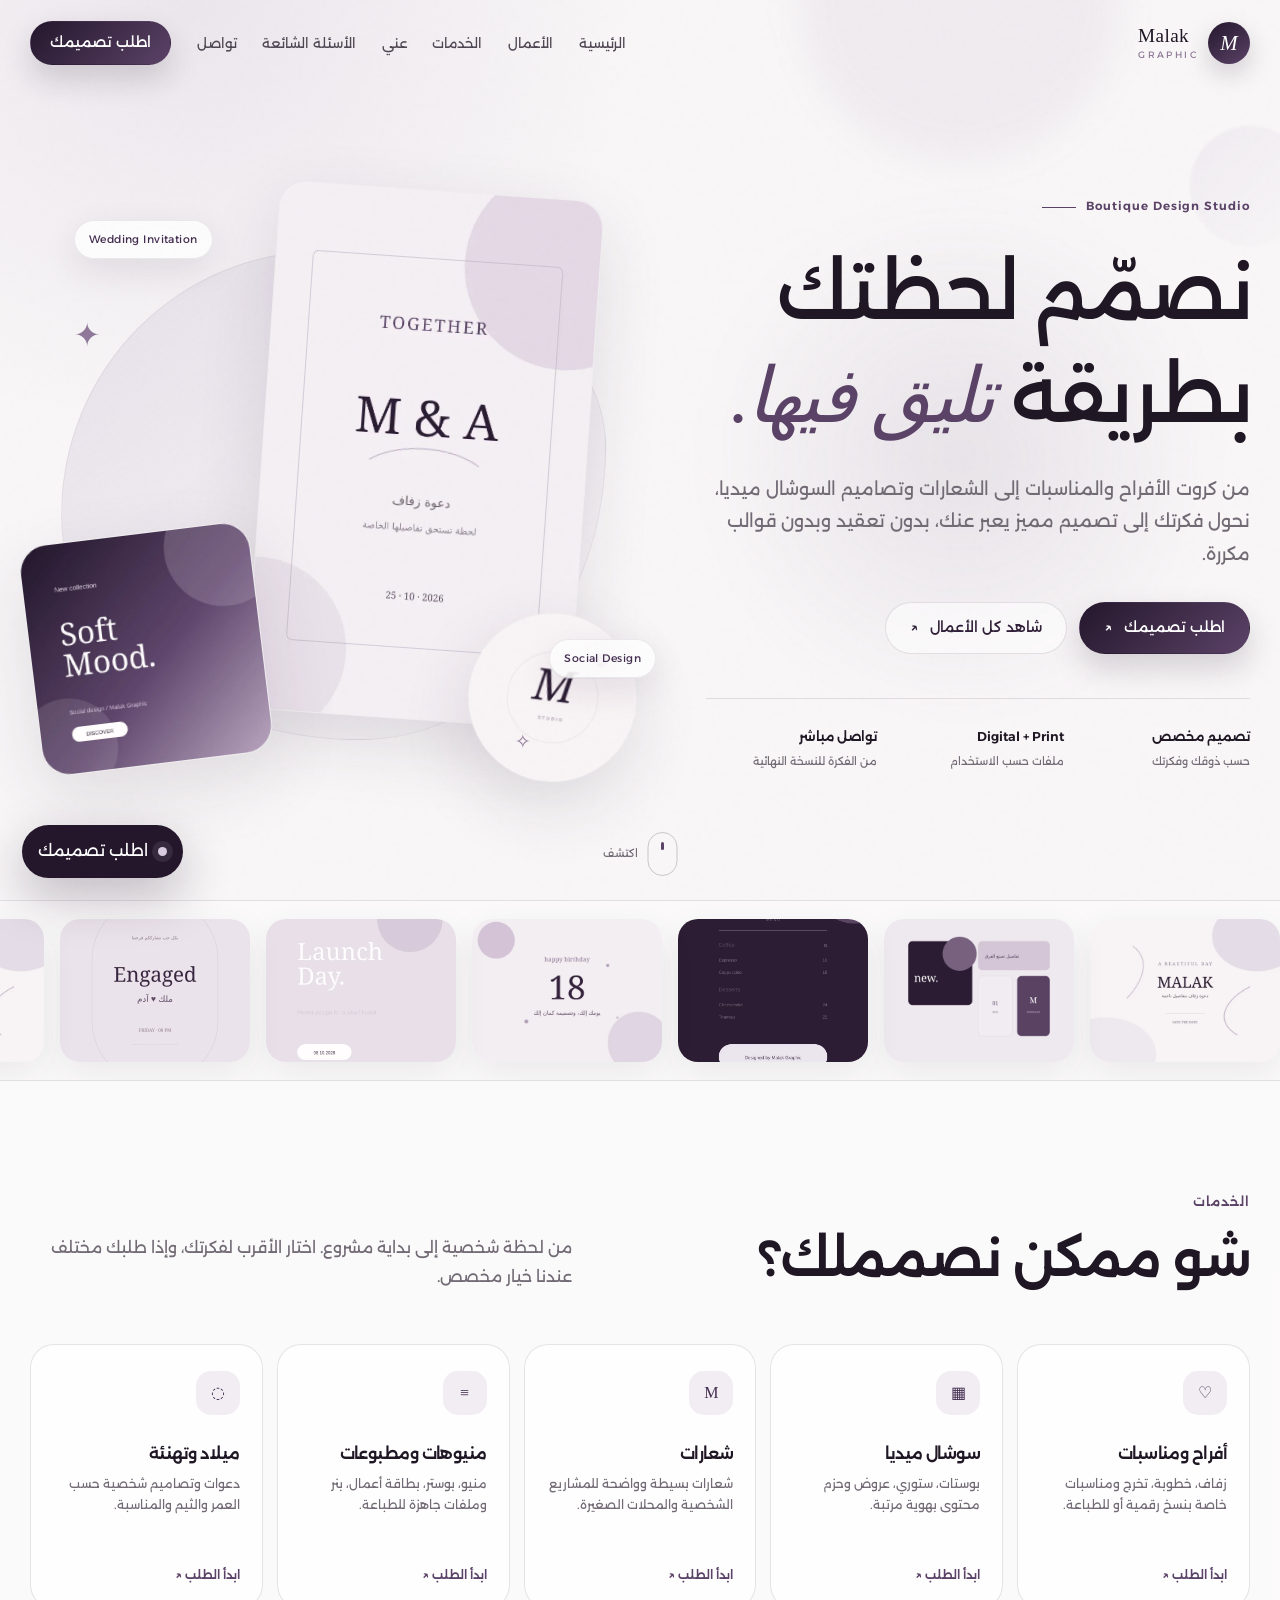
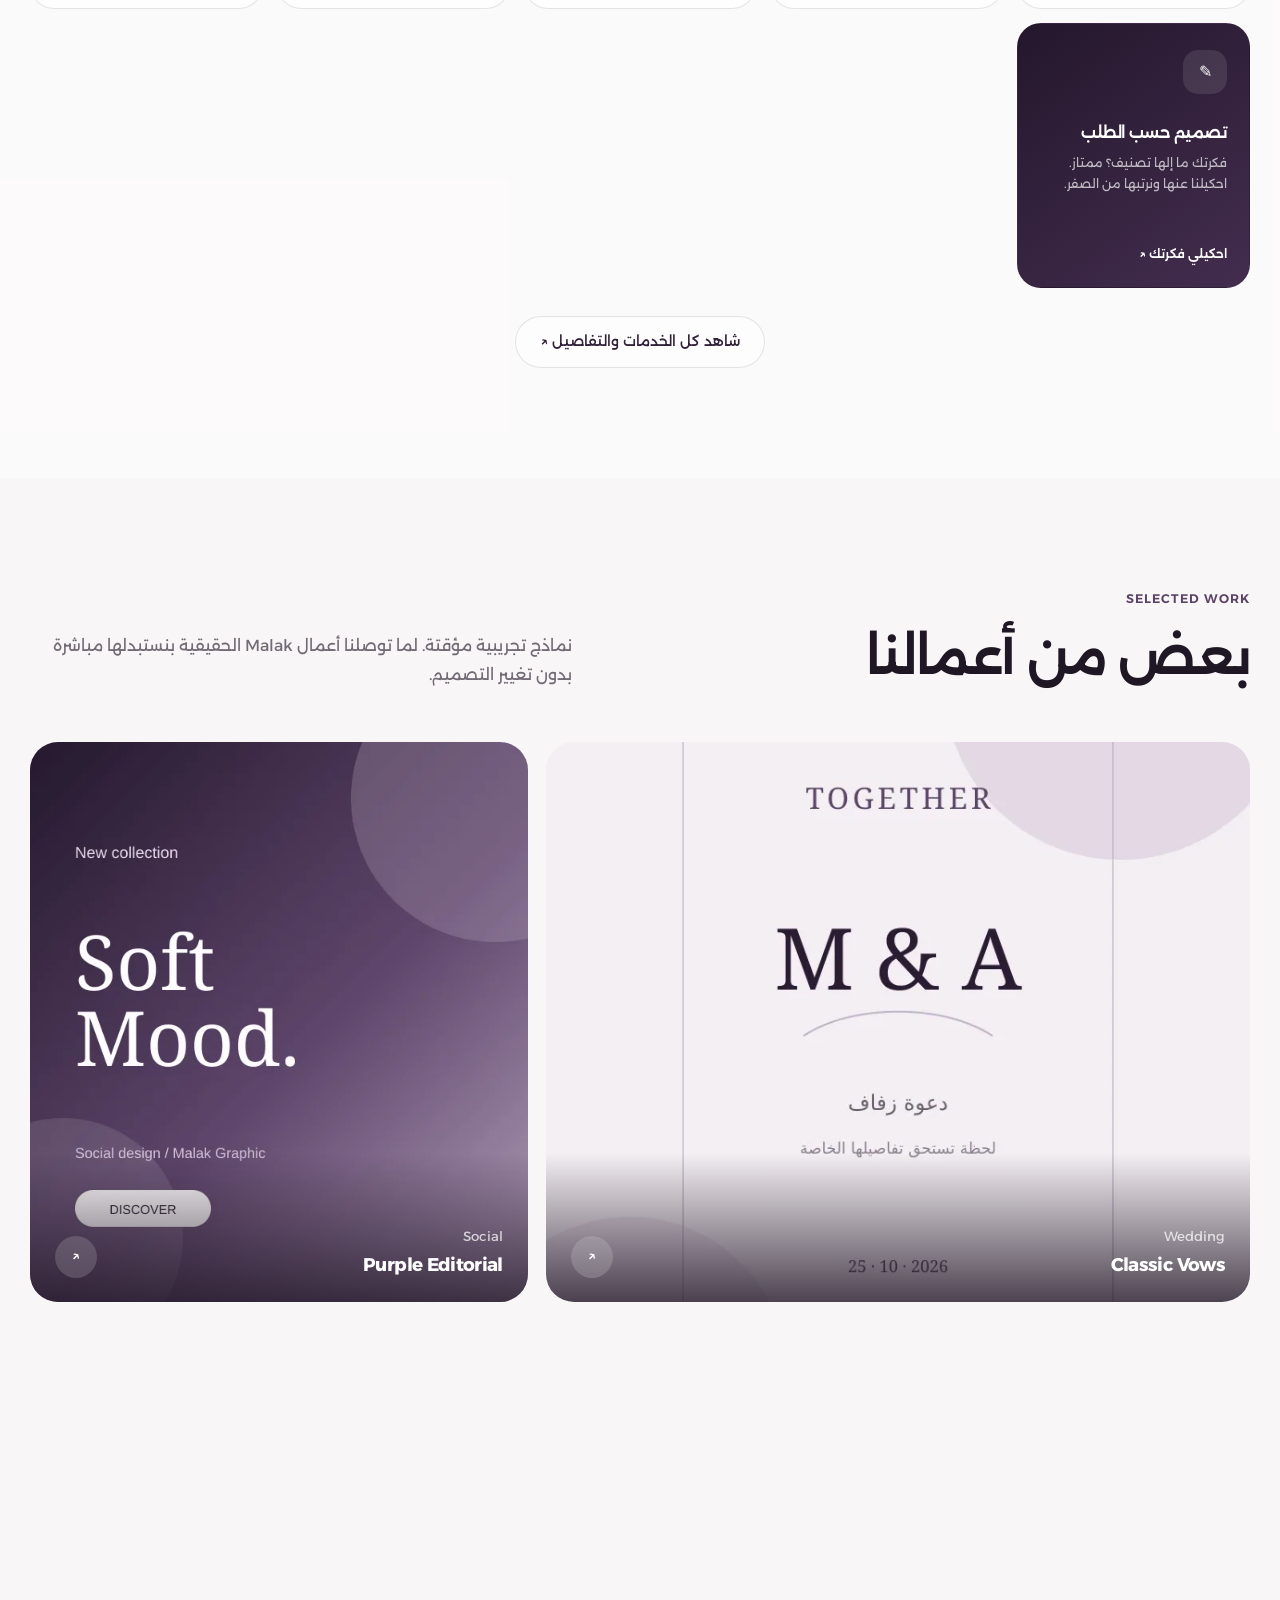
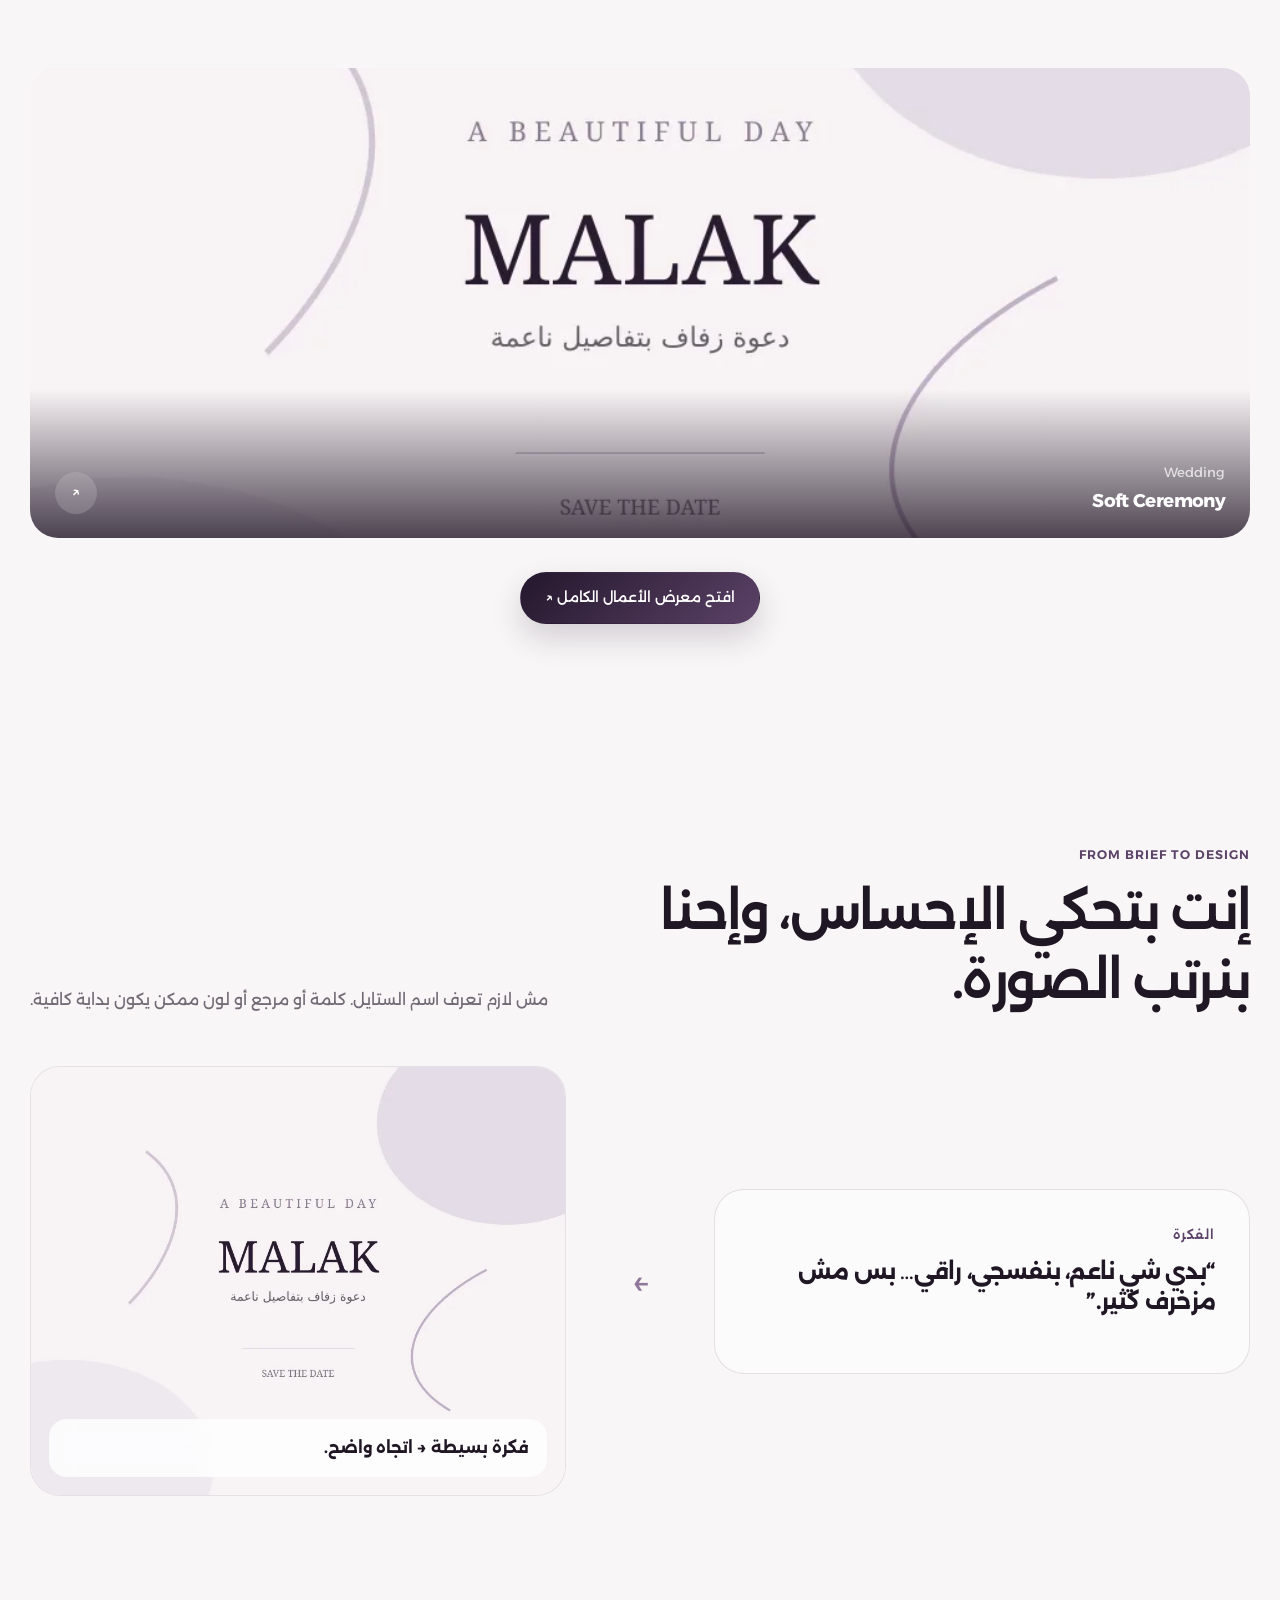
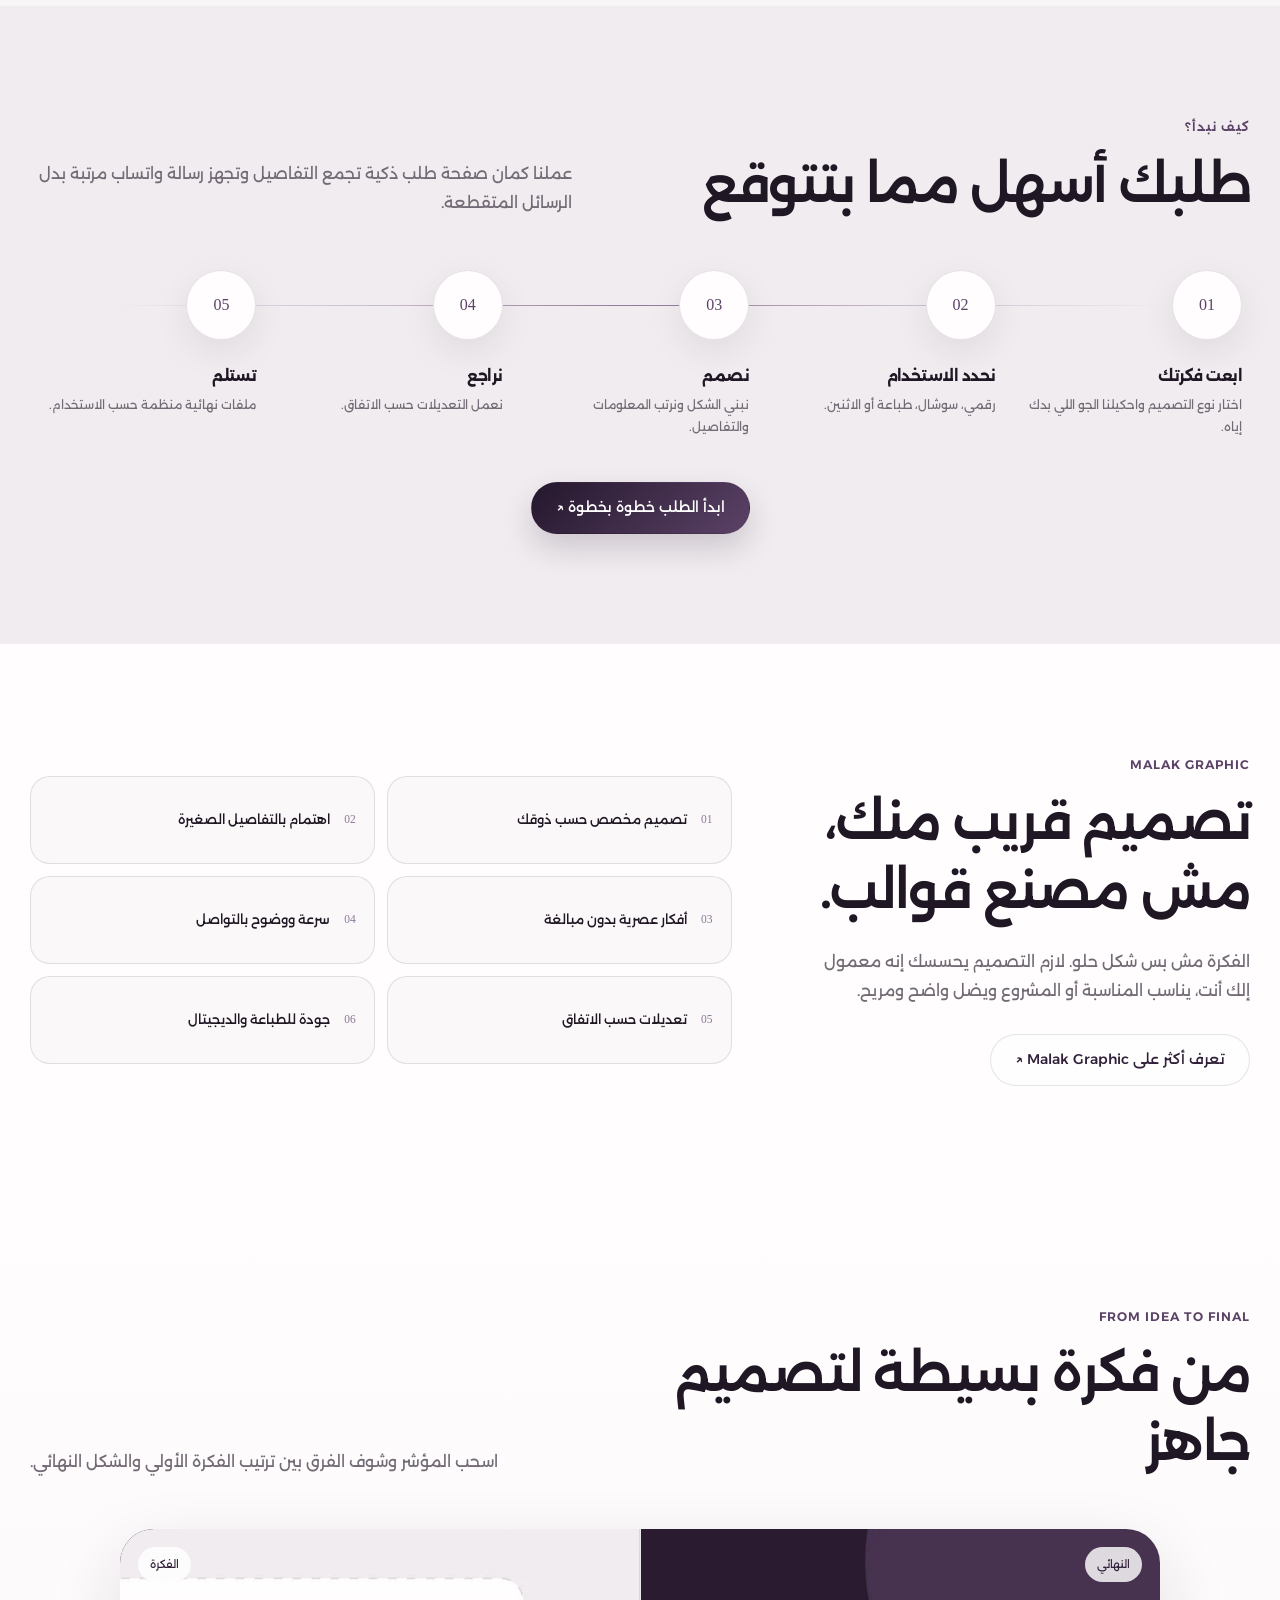
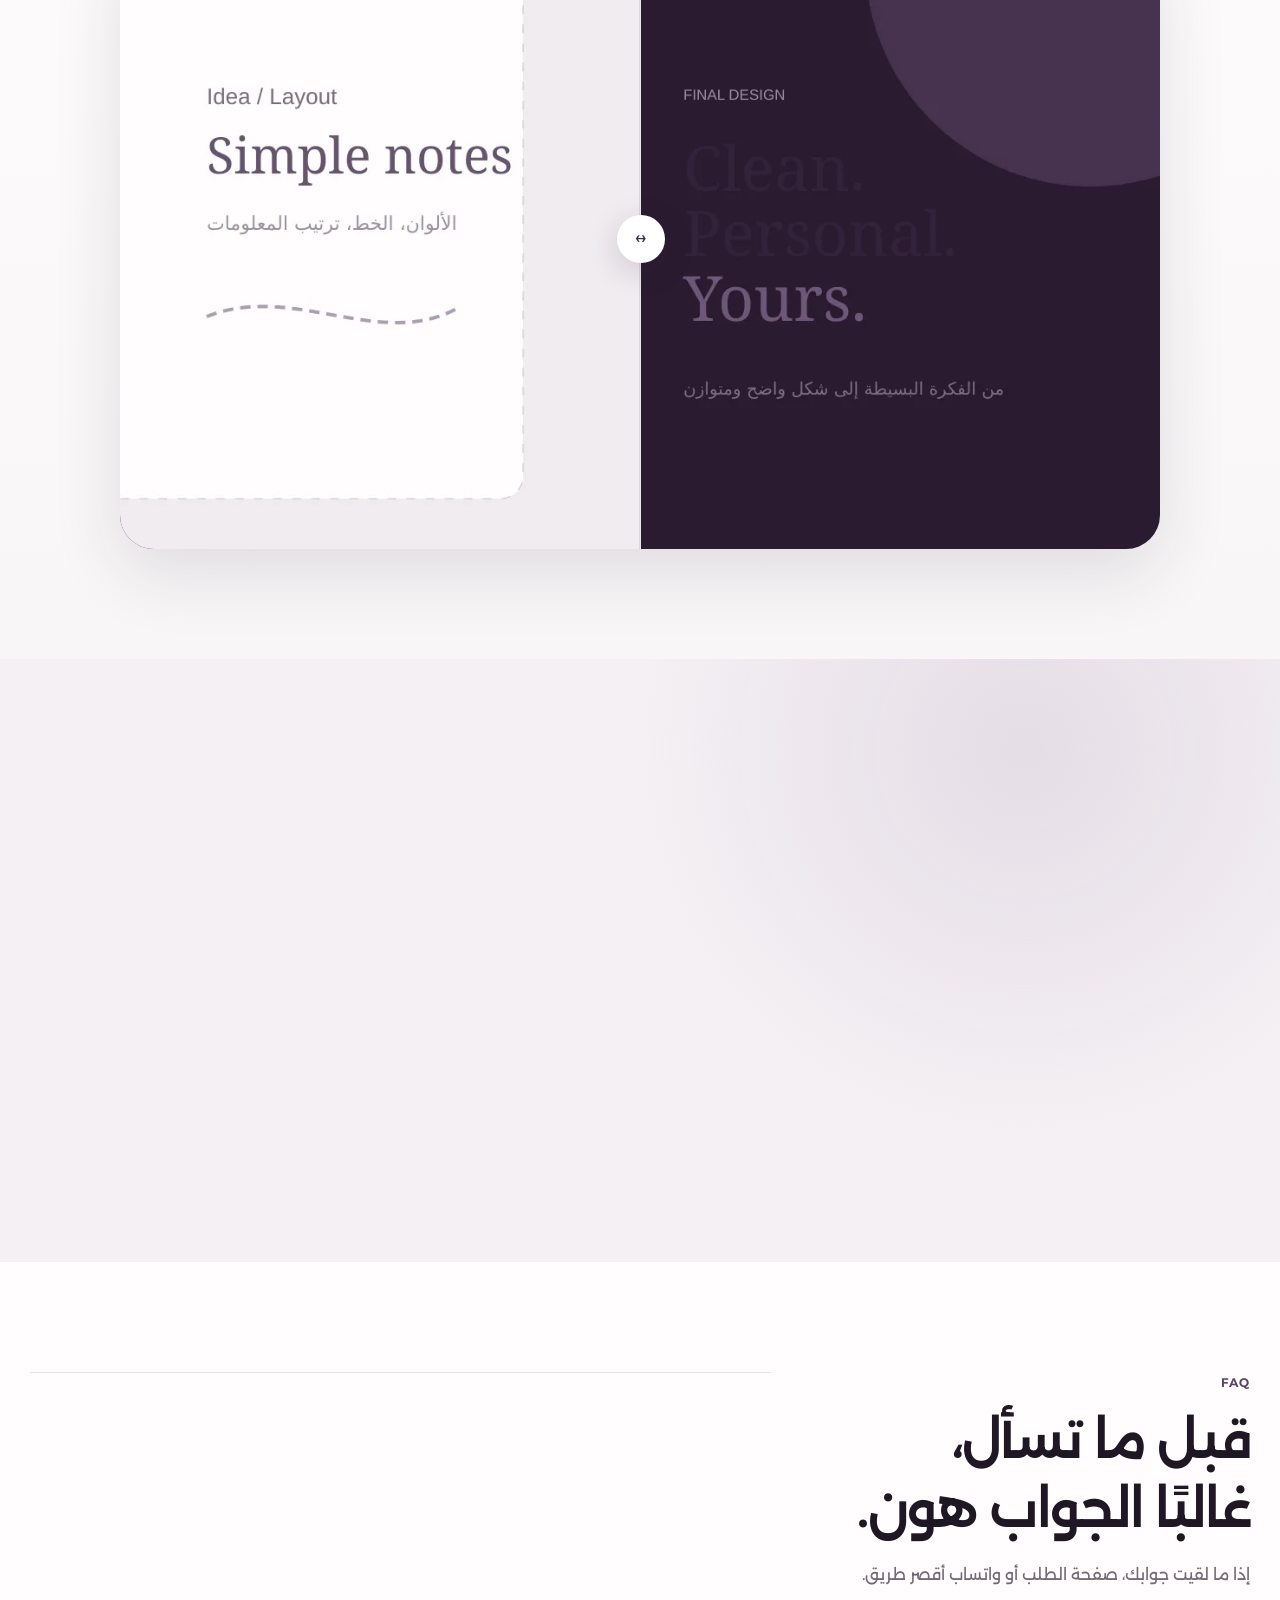
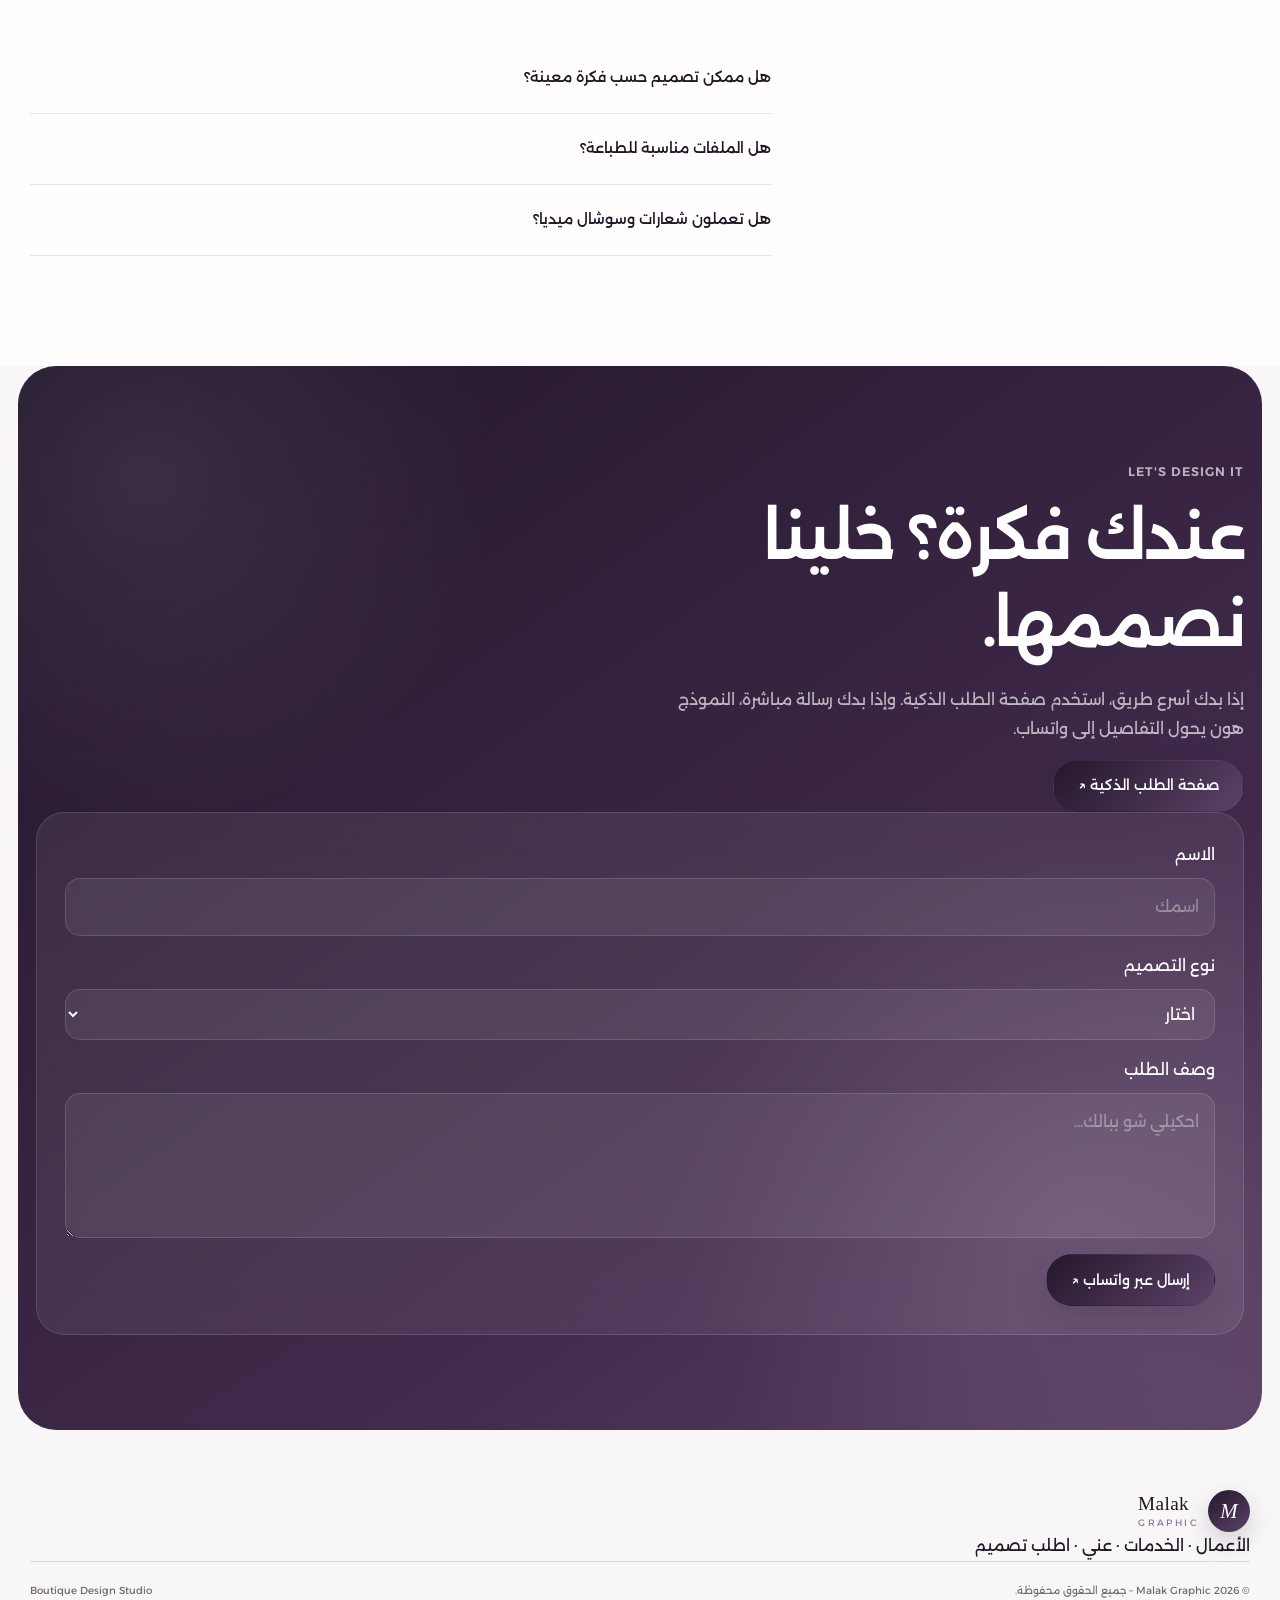
==== commit cd6190cc: "Redesign homepage and connect V2 multi-page experience" ====
--- a/index.html
+++ b/index.html
@@ -1,591 +1 @@
-<!DOCTYPE html>
-<html lang="ar" dir="rtl">
-<head>
-  <meta charset="UTF-8" />
-  <meta name="viewport" content="width=device-width, initial-scale=1.0" />
-  <meta name="theme-color" content="#f8f5f8" />
-  <title>Malak Graphic | تصميم كروت أفراح ومناسبات وتصاميم جرافيك</title>
-  <meta name="description" content="Malak Graphic لتصميم كروت الأفراح والمناسبات، الشعارات، تصاميم السوشال ميديا والتصاميم الشخصية حسب الطلب." />
-  <meta name="robots" content="index, follow" />
-  <link rel="canonical" href="https://malakgraphic.com/" />
-
-  <meta property="og:type" content="website" />
-  <meta property="og:locale" content="ar_AR" />
-  <meta property="og:title" content="Malak Graphic | تصميم يليق بلحظتك" />
-  <meta property="og:description" content="كروت أفراح، مناسبات، شعارات، سوشال ميديا وتصاميم مخصصة بطابع هادئ وراقي." />
-  <meta property="og:url" content="https://malakgraphic.com/" />
-  <meta property="og:image" content="assets/images/og-cover.webp" />
-
-  <meta name="twitter:card" content="summary_large_image" />
-  <meta name="twitter:title" content="Malak Graphic | تصميم يليق بلحظتك" />
-  <meta name="twitter:description" content="تصاميم شخصية ومناسبات وهوية بصرية بأسلوب راقٍ وقريب منك." />
-  <meta name="twitter:image" content="assets/images/og-cover.webp" />
-
-  <link rel="icon" href="assets/icons/favicon.svg" type="image/svg+xml" />
-  <link rel="preconnect" href="https://fonts.googleapis.com" />
-  <link rel="preconnect" href="https://fonts.gstatic.com" crossorigin />
-  <link href="https://fonts.googleapis.com/css2?family=Alexandria:wght@300;400;500;600;700&family=Noto+Kufi+Arabic:wght@400;500;600;700&display=swap" rel="stylesheet" />
-  <link rel="stylesheet" href="style.css" />
-
-  <script type="application/ld+json">
-  {
-    "@context": "https://schema.org",
-    "@type": "ProfessionalService",
-    "name": "Malak Graphic",
-    "url": "https://malakgraphic.com/",
-    "description": "استوديو تصميم جرافيك يقدم كروت أفراح ومناسبات، شعارات، تصاميم سوشال ميديا، بوسترات، منيوهات وتصاميم مخصصة حسب الطلب.",
-    "serviceType": "Graphic Design",
-    "areaServed": "Online",
-    "sameAs": []
-  }
-  </script>
-</head>
-<body>
-  <div class="page-noise" aria-hidden="true"></div>
-  <div class="cursor-glow" aria-hidden="true"></div>
-
-  <header class="site-header" id="top">
-    <nav class="navbar container" aria-label="التنقل الرئيسي">
-      <a class="brand" href="#home" aria-label="Malak Graphic - الرئيسية">
-        <span class="brand-mark">M</span>
-        <span class="brand-text">
-          <strong>Malak</strong>
-          <small>Graphic</small>
-        </span>
-      </a>
-
-      <button class="menu-toggle" aria-label="فتح القائمة" aria-expanded="false" aria-controls="nav-links">
-        <span></span><span></span><span></span>
-      </button>
-
-      <div class="nav-panel" id="nav-links">
-        <a href="#home">الرئيسية</a>
-        <a href="#portfolio">أعمالي</a>
-        <a href="#services">الخدمات</a>
-        <a href="#about">عني</a>
-        <a href="#faq">الأسئلة الشائعة</a>
-        <a href="#contact">تواصل</a>
-        <a class="btn btn-sm btn-primary nav-cta js-wa" href="#" data-message="مرحبا Malak Graphic، أريد طلب تصميم.">اطلب تصميمك</a>
-      </div>
-    </nav>
-  </header>
-
-  <main>
-    <section class="hero section" id="home">
-      <div class="hero-orb orb-one" aria-hidden="true"></div>
-      <div class="hero-orb orb-two" aria-hidden="true"></div>
-      <div class="container hero-grid">
-        <div class="hero-copy reveal">
-          <div class="eyebrow"><span></span> Boutique Design Studio</div>
-          <h1>نصمّم لحظتك بطريقة <em>تليق فيها.</em></h1>
-          <p class="hero-lead">من كروت الأفراح والمناسبات إلى الشعارات وتصاميم السوشال ميديا، نحول فكرتك إلى تصميم مميز يعبر عنك، بدون تعقيد وبدون قوالب مكررة.</p>
-
-          <div class="hero-actions">
-            <a class="btn btn-primary js-wa" href="#" data-message="مرحبا Malak Graphic، عندي فكرة تصميم وبدي أبدأ طلب جديد.">
-              اطلب تصميمك
-              <span>↗</span>
-            </a>
-            <a class="btn btn-ghost" href="#portfolio">شاهد الأعمال <span>↓</span></a>
-          </div>
-
-          <div class="hero-trust">
-            <div>
-              <strong>تصميم مخصص</strong>
-              <span>حسب ذوقك وفكرتك</span>
-            </div>
-            <div>
-              <strong>ملفات واضحة</strong>
-              <span>للطباعة أو الاستخدام الرقمي</span>
-            </div>
-            <div>
-              <strong>تواصل مباشر</strong>
-              <span>واتساب من أول فكرة لآخر تعديل</span>
-            </div>
-          </div>
-        </div>
-
-        <div class="hero-visual reveal reveal-delay-1" aria-label="نماذج من أنواع التصاميم">
-          <div class="mockup-stage" id="parallax-stage">
-            <div class="floating-label label-one">Wedding Invitation</div>
-            <div class="floating-label label-two">Social Design</div>
-
-            <article class="mock-card card-main parallax-item" data-depth="18">
-              <img src="assets/images/wedding-classic.webp" alt="نموذج دعوة زفاف كلاسيكية من Malak Graphic" width="760" height="980" fetchpriority="high" />
-            </article>
-
-            <article class="mock-card card-side parallax-item" data-depth="-10">
-              <img src="assets/images/social-purple.webp" alt="نموذج تصميم سوشال ميديا بنفسجي هادئ" width="700" height="700" loading="eager" />
-            </article>
-
-            <article class="mock-card card-logo parallax-item" data-depth="8">
-              <img src="assets/images/logo-studio.webp" alt="نموذج شعار بسيط وأنيق" width="700" height="700" loading="eager" />
-            </article>
-
-            <div class="spark spark-a" aria-hidden="true">✦</div>
-            <div class="spark spark-b" aria-hidden="true">✧</div>
-          </div>
-        </div>
-      </div>
-
-      <a class="scroll-cue" href="#services" aria-label="انتقل للخدمات">
-        <span></span>
-        اكتشف
-      </a>
-    </section>
-
-    <section class="section services" id="services">
-      <div class="container">
-        <div class="section-head reveal">
-          <div>
-            <span class="section-kicker">الخدمات</span>
-            <h2>شو ممكن نصمملك؟</h2>
-          </div>
-          <p>اختار نوع التصميم اللي بناسبك، وابعت فكرتك. الباقي علينا من ترتيب التفاصيل لحد الملف النهائي.</p>
-        </div>
-
-        <div class="services-grid stagger-group">
-          <article class="service-card reveal" data-stagger>
-            <span class="service-icon">♡</span>
-            <h3>كروت أفراح</h3>
-            <p>دعوات زفاف رقمية أو جاهزة للطباعة، بطابع بسيط، كلاسيكي أو عصري.</p>
-            <a href="#" class="service-link js-wa" data-message="مرحبا Malak Graphic، أريد طلب تصميم كرت زفاف.">اطلب الآن <span>↗</span></a>
-          </article>
-          <article class="service-card reveal" data-stagger>
-            <span class="service-icon">✦</span>
-            <h3>دعوات مناسبات</h3>
-            <p>خطوبة، تخرج، استقبال مولود، مناسبة عائلية أو أي لحظة خاصة.</p>
-            <a href="#" class="service-link js-wa" data-message="مرحبا Malak Graphic، أريد طلب تصميم دعوة مناسبة.">اطلب الآن <span>↗</span></a>
-          </article>
-          <article class="service-card reveal" data-stagger>
-            <span class="service-icon">◌</span>
-            <h3>أعياد ميلاد</h3>
-            <p>دعوات وتصاميم تهنئة لطيفة ومخصصة حسب العمر والثيم المختار.</p>
-            <a href="#" class="service-link js-wa" data-message="مرحبا Malak Graphic، أريد طلب تصميم عيد ميلاد.">اطلب الآن <span>↗</span></a>
-          </article>
-          <article class="service-card reveal" data-stagger>
-            <span class="service-icon">M</span>
-            <h3>شعارات</h3>
-            <p>شعارات بسيطة وواضحة للمشاريع الشخصية والمحلات والبراندات الصغيرة.</p>
-            <a href="#" class="service-link js-wa" data-message="مرحبا Malak Graphic، أريد طلب تصميم شعار.">اطلب الآن <span>↗</span></a>
-          </article>
-          <article class="service-card reveal" data-stagger>
-            <span class="service-icon">▦</span>
-            <h3>سوشال ميديا</h3>
-            <p>بوستات، ستوري، عروض ومنشورات بهوية متناسقة وسهلة القراءة.</p>
-            <a href="#" class="service-link js-wa" data-message="مرحبا Malak Graphic، أريد طلب تصميم للسوشال ميديا.">اطلب الآن <span>↗</span></a>
-          </article>
-          <article class="service-card reveal" data-stagger>
-            <span class="service-icon">▭</span>
-            <h3>بطاقات أعمال</h3>
-            <p>Business Cards مرتبة للطباعة، مع تنظيم واضح للمعلومات والهوية.</p>
-            <a href="#" class="service-link js-wa" data-message="مرحبا Malak Graphic، أريد طلب تصميم بطاقة أعمال.">اطلب الآن <span>↗</span></a>
-          </article>
-          <article class="service-card reveal" data-stagger>
-            <span class="service-icon">A</span>
-            <h3>بوسترات وإعلانات</h3>
-            <p>إعلانات رقمية أو مطبوعة للمناسبات، الخدمات والعروض المختلفة.</p>
-            <a href="#" class="service-link js-wa" data-message="مرحبا Malak Graphic، أريد طلب تصميم بوستر أو إعلان.">اطلب الآن <span>↗</span></a>
-          </article>
-          <article class="service-card reveal" data-stagger>
-            <span class="service-icon">≡</span>
-            <h3>منيوهات</h3>
-            <p>تصميم منيو للمطاعم والكافيهات مع ترتيب مريح وأسلوب يناسب المكان.</p>
-            <a href="#" class="service-link js-wa" data-message="مرحبا Malak Graphic، أريد طلب تصميم منيو.">اطلب الآن <span>↗</span></a>
-          </article>
-          <article class="service-card reveal" data-stagger>
-            <span class="service-icon">⌑</span>
-            <h3>تصاميم مطبوعة</h3>
-            <p>بنرات، بروشورات، بطاقات، ملصقات وتجهيز ملفات مناسبة للطباعة.</p>
-            <a href="#" class="service-link js-wa" data-message="مرحبا Malak Graphic، أريد طلب تصميم مطبوع.">اطلب الآن <span>↗</span></a>
-          </article>
-          <article class="service-card reveal service-card-featured" data-stagger>
-            <span class="service-icon">✎</span>
-            <h3>تصميم حسب الطلب</h3>
-            <p>عندك فكرة مش موجودة بالقائمة؟ احكيلنا عنها ونبني التصميم حولها.</p>
-            <a href="#" class="service-link js-wa" data-message="مرحبا Malak Graphic، عندي فكرة تصميم مخصصة وبدي أحكيلكم عنها.">احكيلي فكرتك <span>↗</span></a>
-          </article>
-        </div>
-      </div>
-    </section>
-
-    <section class="section portfolio-section" id="portfolio">
-      <div class="container">
-        <div class="section-head portfolio-head reveal">
-          <div>
-            <span class="section-kicker">Portfolio</span>
-            <h2>بعض من أعمالنا</h2>
-          </div>
-          <p>المعرض هنا نموذج جاهز للاستبدال بصور الأعمال الحقيقية. كل صورة قابلة للتغيير من مجلد واحد فقط.</p>
-        </div>
-
-        <div class="portfolio-filters reveal" role="tablist" aria-label="تصفية الأعمال">
-          <button class="filter-btn active" data-filter="all" role="tab">الكل</button>
-          <button class="filter-btn" data-filter="wedding" role="tab">أفراح</button>
-          <button class="filter-btn" data-filter="events" role="tab">مناسبات</button>
-          <button class="filter-btn" data-filter="birthday" role="tab">أعياد ميلاد</button>
-          <button class="filter-btn" data-filter="logos" role="tab">شعارات</button>
-          <button class="filter-btn" data-filter="social" role="tab">سوشال ميديا</button>
-          <button class="filter-btn" data-filter="posters" role="tab">بوسترات</button>
-          <button class="filter-btn" data-filter="business" role="tab">أعمال تجارية</button>
-          <button class="filter-btn" data-filter="other" role="tab">تصاميم أخرى</button>
-        </div>
-
-        <div class="portfolio-grid" id="portfolio-grid">
-          <article class="portfolio-card large reveal" data-category="wedding" data-title="دعوة زفاف كلاسيكية" data-type="كروت أفراح" data-images="assets/images/wedding-classic.webp,assets/images/wedding-soft.webp">
-            <img src="assets/images/wedding-classic.webp" alt="دعوة زفاف كلاسيكية بألوان أوف وايت وبنفسجي" width="760" height="980" loading="lazy" />
-            <div class="portfolio-overlay">
-              <div><span>كروت أفراح</span><h3>دعوة زفاف كلاسيكية</h3></div>
-              <button class="view-project" aria-label="مشاهدة دعوة زفاف كلاسيكية">مشاهدة</button>
-            </div>
-          </article>
-
-          <article class="portfolio-card reveal" data-category="social" data-title="حملة سوشال بنفسجية" data-type="سوشال ميديا" data-images="assets/images/social-purple.webp,assets/images/social-soft.webp">
-            <img src="assets/images/social-purple.webp" alt="تصميم سوشال ميديا بنفسجي لمشروع صغير" width="700" height="700" loading="lazy" />
-            <div class="portfolio-overlay">
-              <div><span>سوشال ميديا</span><h3>حملة Purple Mood</h3></div>
-              <button class="view-project">مشاهدة</button>
-            </div>
-          </article>
-
-          <article class="portfolio-card tall reveal" data-category="events" data-title="دعوة خطوبة هادئة" data-type="دعوات مناسبات" data-images="assets/images/engagement.webp">
-            <img src="assets/images/engagement.webp" alt="دعوة خطوبة هادئة بتصميم أنيق" width="760" height="980" loading="lazy" />
-            <div class="portfolio-overlay">
-              <div><span>مناسبات</span><h3>دعوة خطوبة هادئة</h3></div>
-              <button class="view-project">مشاهدة</button>
-            </div>
-          </article>
-
-          <article class="portfolio-card reveal" data-category="logos" data-title="شعار استوديو بسيط" data-type="شعارات" data-images="assets/images/logo-studio.webp">
-            <img src="assets/images/logo-studio.webp" alt="نموذج شعار بسيط لمشروع شخصي" width="700" height="700" loading="lazy" />
-            <div class="portfolio-overlay">
-              <div><span>شعارات</span><h3>هوية Minimal Studio</h3></div>
-              <button class="view-project">مشاهدة</button>
-            </div>
-          </article>
-
-          <article class="portfolio-card wide reveal" data-category="birthday" data-title="دعوة عيد ميلاد ناعمة" data-type="أعياد ميلاد" data-images="assets/images/birthday.webp">
-            <img src="assets/images/birthday.webp" alt="دعوة عيد ميلاد ناعمة ومخصصة" width="980" height="760" loading="lazy" />
-            <div class="portfolio-overlay">
-              <div><span>أعياد ميلاد</span><h3>Birthday Lavender</h3></div>
-              <button class="view-project">مشاهدة</button>
-            </div>
-          </article>
-
-          <article class="portfolio-card reveal" data-category="business" data-title="منيو مقهى" data-type="أعمال تجارية" data-images="assets/images/menu.webp">
-            <img src="assets/images/menu.webp" alt="تصميم منيو أنيق لمقهى صغير" width="700" height="900" loading="lazy" />
-            <div class="portfolio-overlay">
-              <div><span>أعمال تجارية</span><h3>منيو Atelier Café</h3></div>
-              <button class="view-project">مشاهدة</button>
-            </div>
-          </article>
-
-          <article class="portfolio-card reveal" data-category="posters" data-title="بوستر إطلاق منتج" data-type="بوسترات" data-images="assets/images/poster.webp">
-            <img src="assets/images/poster.webp" alt="بوستر إعلان إطلاق منتج بتصميم معاصر" width="700" height="900" loading="lazy" />
-            <div class="portfolio-overlay">
-              <div><span>بوسترات</span><h3>Product Launch Poster</h3></div>
-              <button class="view-project">مشاهدة</button>
-            </div>
-          </article>
-
-          <article class="portfolio-card reveal" data-category="other" data-title="بطاقة تهنئة شخصية" data-type="تصاميم أخرى" data-images="assets/images/greeting.webp">
-            <img src="assets/images/greeting.webp" alt="بطاقة تهنئة شخصية بتصميم راقٍ" width="700" height="700" loading="lazy" />
-            <div class="portfolio-overlay">
-              <div><span>تصميم مخصص</span><h3>بطاقة تهنئة</h3></div>
-              <button class="view-project">مشاهدة</button>
-            </div>
-          </article>
-        </div>
-      </div>
-    </section>
-
-    <section class="section featured-section">
-      <div class="container">
-        <div class="section-head reveal">
-          <div>
-            <span class="section-kicker">Featured</span>
-            <h2>تصاميم مختارة</h2>
-          </div>
-          <p>مساحات أكبر للتصاميم اللي بدك تخليها واجهة البراند وتبين مستوى الشغل من أول نظرة.</p>
-        </div>
-
-        <div class="featured-list">
-          <article class="featured-item reveal">
-            <div class="featured-image">
-              <img src="assets/images/wedding-soft.webp" alt="دعوة زفاف ناعمة بأوف وايت ولمسات بنفسجية" width="980" height="760" loading="lazy" />
-            </div>
-            <div class="featured-copy">
-              <span>01 / Wedding</span>
-              <h3>دعوة زفاف ناعمة</h3>
-              <p>توازن بين الفراغ، الخطوط الهادئة والتفاصيل البنفسجية الخفيفة ليطلع التصميم أنيق بدون ازدحام.</p>
-              <a href="#" class="text-link js-wa" data-message="مرحبا Malak Graphic، عجبني تصميم دعوة الزفاف الناعمة وبدي تصميم مشابه.">اطلب تصميم مشابه <span>↗</span></a>
-            </div>
-          </article>
-
-          <article class="featured-item featured-reverse reveal">
-            <div class="featured-image">
-              <img src="assets/images/social-soft.webp" alt="مجموعة تصاميم سوشال ميديا لمشروع صغير" width="980" height="760" loading="lazy" />
-            </div>
-            <div class="featured-copy">
-              <span>02 / Social</span>
-              <h3>هوية سوشال لمشروع صغير</h3>
-              <p>قالب بصري مرن يحافظ على شكل البراند من بوست لبوست، بدون ما يطلع كل المنشورات نسخة عن بعض.</p>
-              <a href="#" class="text-link js-wa" data-message="مرحبا Malak Graphic، عجبني ستايل السوشال ميديا وبدي تصميم مشابه لمشروعي.">اطلب تصميم مشابه <span>↗</span></a>
-            </div>
-          </article>
-
-          <article class="featured-item reveal">
-            <div class="featured-image">
-              <img src="assets/images/menu.webp" alt="منيو أنيق لمطعم أو كافيه" width="700" height="900" loading="lazy" />
-            </div>
-            <div class="featured-copy">
-              <span>03 / Business</span>
-              <h3>منيو مرتب وسهل القراءة</h3>
-              <p>تنظيم واضح للأقسام والأسعار مع شخصية بصرية مناسبة للمكان، وتجهيز نهائي للطباعة أو QR Menu.</p>
-              <a href="#" class="text-link js-wa" data-message="مرحبا Malak Graphic، بدي تصميم منيو مشابه لمشروعي.">اطلب تصميم مشابه <span>↗</span></a>
-            </div>
-          </article>
-        </div>
-      </div>
-    </section>
-
-    <section class="section process-section">
-      <div class="container">
-        <div class="section-head reveal">
-          <div>
-            <span class="section-kicker">كيف نبدأ؟</span>
-            <h2>طلبك أسهل مما بتتوقع</h2>
-          </div>
-          <p>خطوات واضحة، بدون رسائل ضايعة ولا تفاصيل مبهمة. من أول فكرة لحد الملف النهائي.</p>
-        </div>
-
-        <div class="timeline">
-          <article class="timeline-step reveal"><span>01</span><div><h3>ابعت فكرتك</h3><p>احكيلنا شو المناسبة أو المشروع وشو الجو اللي بتحبه.</p></div></article>
-          <article class="timeline-step reveal"><span>02</span><div><h3>اختار نوع التصميم</h3><p>بنحدد المقاس، الاستخدام والستايل المناسب.</p></div></article>
-          <article class="timeline-step reveal"><span>03</span><div><h3>نجهز التصميم</h3><p>بنبدأ ببناء الشكل، ترتيب المعلومات والتفاصيل البصرية.</p></div></article>
-          <article class="timeline-step reveal"><span>04</span><div><h3>بنعمل التعديلات</h3><p>منراجع الملاحظات ونضبط التفاصيل حسب الاتفاق.</p></div></article>
-          <article class="timeline-step reveal"><span>05</span><div><h3>تستلم النهائي</h3><p>ملفات جاهزة للاستخدام الرقمي أو للطباعة حسب الطلب.</p></div></article>
-        </div>
-      </div>
-    </section>
-
-    <section class="section why-section" id="about">
-      <div class="container why-grid">
-        <div class="why-copy reveal">
-          <span class="section-kicker">Malak Graphic</span>
-          <h2>تصميم قريب منك، مش مصنع قوالب.</h2>
-          <p>الفكرة مش بس نطلع شكل حلو. لازم التصميم يحسسك إنه معمول إلك أنت، يناسب المناسبة أو المشروع، ويضل واضح ومريح حتى بعد ما تهدأ أول نظرة.</p>
-          <a href="#contact" class="btn btn-ghost">احكيلي عن فكرتك <span>↓</span></a>
-        </div>
-
-        <div class="why-points stagger-group">
-          <div class="why-card reveal" data-stagger><span>01</span><strong>تصميم مخصص حسب ذوقك</strong></div>
-          <div class="why-card reveal" data-stagger><span>02</span><strong>اهتمام بالتفاصيل الصغيرة</strong></div>
-          <div class="why-card reveal" data-stagger><span>03</span><strong>أفكار عصرية بدون مبالغة</strong></div>
-          <div class="why-card reveal" data-stagger><span>04</span><strong>سرعة ووضوح بالتواصل</strong></div>
-          <div class="why-card reveal" data-stagger><span>05</span><strong>تعديلات حسب الاتفاق</strong></div>
-          <div class="why-card reveal" data-stagger><span>06</span><strong>جودة مناسبة للطباعة والديجيتال</strong></div>
-          <div class="why-card reveal" data-stagger><span>07</span><strong>خيارات مناسبة للأفراد والمشاريع</strong></div>
-          <div class="why-card reveal" data-stagger><span>08</span><strong>تسليم منظم وواضح</strong></div>
-        </div>
-      </div>
-    </section>
-
-    <section class="section before-after-section">
-      <div class="container">
-        <div class="section-head reveal">
-          <div>
-            <span class="section-kicker">From idea to final</span>
-            <h2>من فكرة بسيطة لتصميم جاهز</h2>
-          </div>
-          <p>اسحب المؤشر وشوف الفرق بين ترتيب الفكرة الأولي والشكل النهائي.</p>
-        </div>
-
-        <div class="comparison-wrap reveal">
-          <div class="comparison" id="comparison">
-            <img class="comparison-base" src="assets/images/final-design.webp" alt="التصميم النهائي بعد التطوير" width="1200" height="760" loading="lazy" />
-            <div class="comparison-before" id="comparison-before">
-              <img src="assets/images/sketch-design.webp" alt="المخطط الأولي لفكرة التصميم" width="1200" height="760" loading="lazy" />
-            </div>
-            <div class="comparison-divider" id="comparison-divider"><span>↔</span></div>
-            <input id="comparison-range" type="range" min="0" max="100" value="50" aria-label="مقارنة قبل وبعد" />
-            <span class="compare-label before-label">الفكرة</span>
-            <span class="compare-label after-label">النهائي</span>
-          </div>
-        </div>
-      </div>
-    </section>
-
-    <section class="section testimonials-section">
-      <div class="container">
-        <div class="section-head reveal">
-          <div>
-            <span class="section-kicker">آراء العملاء</span>
-            <h2>كلمات بسيطة، بس بتفرق.</h2>
-          </div>
-          <p>هذه النصوص أمثلة جاهزة. استبدلها بتقييمات العملاء الحقيقية عندما تتوفر.</p>
-        </div>
-
-        <div class="testimonials-grid stagger-group">
-          <blockquote class="testimonial reveal" data-stagger>
-            <div class="stars">★★★★★</div>
-            <p>“التصميم طلع أحلى من اللي كنت متخيلته، والتفاصيل كانت مرتبة جدًا.”</p>
-            <footer>عميلة كرت مناسبة</footer>
-          </blockquote>
-          <blockquote class="testimonial reveal" data-stagger>
-            <div class="stars">★★★★★</div>
-            <p>“التعامل كان سريع والتعديلات ممتازة، وكل شيء كان واضح من البداية.”</p>
-            <footer>صاحبة مشروع صغير</footer>
-          </blockquote>
-          <blockquote class="testimonial reveal" data-stagger>
-            <div class="stars">★★★★★</div>
-            <p>“كرت العرس طلع راقي وناعم، بالضبط الجو اللي كنت أدور عليه.”</p>
-            <footer>عميلة تصميم زفاف</footer>
-          </blockquote>
-        </div>
-      </div>
-    </section>
-
-    <section class="section faq-section" id="faq">
-      <div class="container faq-grid">
-        <div class="faq-intro reveal">
-          <span class="section-kicker">FAQ</span>
-          <h2>قبل ما تسأل، غالبًا الجواب هون.</h2>
-          <p>وإذا سؤالك مش موجود، ابعته على واتساب مباشرة.</p>
-          <a href="#" class="text-link js-wa" data-message="مرحبا Malak Graphic، عندي سؤال بخصوص طلب تصميم.">اسأل على واتساب <span>↗</span></a>
-        </div>
-
-        <div class="faq-list">
-          <details class="faq-item reveal">
-            <summary>كيف أطلب تصميم؟ <span>+</span></summary>
-            <p>اختار أي زر “اطلب تصميمك” بالموقع، رح يفتح واتساب. ابعت نوع التصميم، الفكرة والمعلومات الأساسية، ومن هناك بنرتب باقي التفاصيل.</p>
-          </details>
-          <details class="faq-item reveal">
-            <summary>كم مدة تجهيز التصميم؟ <span>+</span></summary>
-            <p>المدة تختلف حسب نوع التصميم وكمية التفاصيل والطلبات الحالية. الأفضل تثبيت الموعد قبل البدء، خصوصًا للتصاميم المرتبطة بمناسبة محددة.</p>
-          </details>
-          <details class="faq-item reveal">
-            <summary>هل يوجد تعديلات؟ <span>+</span></summary>
-            <p>نعم، التعديلات تكون حسب الاتفاق قبل البدء. هيك منضل واضحين من البداية وما يصير أي لخبطة.</p>
-          </details>
-          <details class="faq-item reveal">
-            <summary>هل يمكن طلب تصميم حسب فكرة معينة؟ <span>+</span></summary>
-            <p>أكيد. ممكن تبعت مرجع، ألوان، صورة، فكرة مكتوبة أو حتى وصف بسيط، ونبني التصميم حولها بدون نسخ حرفي.</p>
-          </details>
-          <details class="faq-item reveal">
-            <summary>هل يتم تسليم التصميم بجودة للطباعة؟ <span>+</span></summary>
-            <p>نعم إذا التصميم مخصص للطباعة، يتم تجهيز نسخة مناسبة للمقاس والاستخدام المتفق عليه.</p>
-          </details>
-          <details class="faq-item reveal">
-            <summary>هل يوجد تصاميم سريعة؟ <span>+</span></summary>
-            <p>حسب ضغط العمل ونوع الطلب. إذا عندك موعد قريب، اذكره من أول رسالة حتى نعرف إذا ممكن ننفذه بالوقت المطلوب.</p>
-          </details>
-          <details class="faq-item reveal">
-            <summary>هل تعملون شعارات؟ <span>+</span></summary>
-            <p>نعم، شعارات بسيطة وأنيقة للأفراد والمشاريع الصغيرة، مع تركيز على الوضوح وسهولة الاستخدام.</p>
-          </details>
-          <details class="faq-item reveal">
-            <summary>هل يمكن طلب تصميم للسوشال ميديا؟ <span>+</span></summary>
-            <p>نعم، بوستات وستوري وإعلانات وقوالب لمشاريع صغيرة أو حسابات شخصية.</p>
-          </details>
-          <details class="faq-item reveal">
-            <summary>كيف يتم الدفع؟ <span>+</span></summary>
-            <p>طريقة الدفع والتفاصيل المالية يتم تحديدها مباشرة مع العميل حسب نوع الطلب ومكانه.</p>
-          </details>
-        </div>
-      </div>
-    </section>
-
-    <section class="section contact-section" id="contact">
-      <div class="contact-orb" aria-hidden="true"></div>
-      <div class="container contact-grid">
-        <div class="contact-copy reveal">
-          <span class="section-kicker light">جاهز نبدأ؟</span>
-          <h2>عندك فكرة؟ خلينا نصممها.</h2>
-          <p>اكتب كم معلومة بسيطة، ولما تضغط إرسال بنجهزلك رسالة واتساب مرتبة فيها كل تفاصيل طلبك.</p>
-
-          <div class="contact-links">
-            <a href="#" class="js-wa" data-message="مرحبا Malak Graphic، أريد الاستفسار عن تصميم."><span>WA</span> WhatsApp</a>
-            <a href="#" data-social="instagram"><span>IG</span> Instagram</a>
-            <a href="#" data-social="email"><span>@</span> Email</a>
-            <a href="#" data-social="facebook"><span>f</span> Facebook</a>
-            <a href="#" data-social="tiktok"><span>♪</span> TikTok</a>
-            <a href="#" data-social="behance"><span>Bē</span> Behance</a>
-          </div>
-        </div>
-
-        <form class="contact-form reveal reveal-delay-1" id="contact-form">
-          <label>
-            <span>الاسم</span>
-            <input type="text" id="client-name" name="name" placeholder="مثلاً: سارة" required />
-          </label>
-          <label>
-            <span>نوع التصميم</span>
-            <select id="design-type" name="type" required>
-              <option value="">اختار نوع التصميم</option>
-              <option>كرت زفاف</option>
-              <option>دعوة خطوبة أو مناسبة</option>
-              <option>عيد ميلاد</option>
-              <option>شعار</option>
-              <option>سوشال ميديا</option>
-              <option>بطاقة أعمال</option>
-              <option>بوستر أو إعلان</option>
-              <option>منيو</option>
-              <option>تصميم مطبوع</option>
-              <option>تصميم مخصص</option>
-            </select>
-          </label>
-          <label>
-            <span>وصف الطلب</span>
-            <textarea id="request-details" name="details" rows="5" placeholder="احكي عن الفكرة، الألوان، الموعد أو أي تفاصيل مهمة..." required></textarea>
-          </label>
-          <button class="btn btn-light btn-full" type="submit">اطلب تصميمك الآن <span>↗</span></button>
-          <small>ما في تسجيل ولا قاعدة بيانات. المعلومات تُستخدم فقط لتجهيز رسالة واتساب على جهازك.</small>
-        </form>
-      </div>
-    </section>
-  </main>
-
-  <footer class="footer">
-    <div class="container footer-grid">
-      <div>
-        <a class="brand footer-brand" href="#home">
-          <span class="brand-mark">M</span>
-          <span class="brand-text"><strong>Malak</strong><small>Graphic</small></span>
-        </a>
-        <p>تصاميم هادئة، شخصية وقريبة منك.</p>
-      </div>
-      <div class="footer-links">
-        <a href="#home">الرئيسية</a>
-        <a href="#services">الخدمات</a>
-        <a href="#portfolio">الأعمال</a>
-        <a href="#contact">تواصل</a>
-      </div>
-      <div class="footer-social">
-        <a href="#" data-social="instagram">Instagram</a>
-        <a href="#" data-social="facebook">Facebook</a>
-        <a href="#" data-social="behance">Behance</a>
-      </div>
-    </div>
-    <div class="container footer-bottom">
-      <span>© <span id="year"></span> Malak Graphic – جميع الحقوق محفوظة.</span>
-      <a href="#top">للأعلى ↑</a>
-    </div>
-  </footer>
-
-  <div class="lightbox" id="lightbox" aria-hidden="true" role="dialog" aria-modal="true" aria-label="معاينة المشروع">
-    <button class="lightbox-close" aria-label="إغلاق">×</button>
-    <button class="lightbox-nav prev" aria-label="الصورة السابقة">‹</button>
-    <div class="lightbox-content">
-      <img id="lightbox-image" src="" alt="" />
-      <div class="lightbox-meta">
-        <span id="lightbox-type"></span>
-        <h3 id="lightbox-title"></h3>
-        <a href="#" class="btn btn-primary js-wa" id="lightbox-order" data-message="">اطلب تصميم مشابه</a>
-      </div>
-    </div>
-    <button class="lightbox-nav next" aria-label="الصورة التالية">›</button>
-  </div>
-
-  <script src="script.js" defer></script>
-</body>
-</html>+<!DOCTYPE html><html lang="ar" dir="rtl"><head><meta charset="UTF-8"><meta name="viewport" content="width=device-width,initial-scale=1"><meta name="theme-color" content="#f8f6f7"><title>Malak Graphic | تصميم كروت أفراح ومناسبات وتصاميم جرافيك</title><meta name="description" content="Malak Graphic لتصميم كروت الأفراح والمناسبات، الشعارات، تصاميم السوشال ميديا والتصاميم الشخصية حسب الطلب."><meta name="robots" content="index,follow"><link rel="canonical" href="https://malakgraphic.com/"><meta property="og:type" content="website"><meta property="og:locale" content="ar_AR"><meta property="og:title" content="Malak Graphic | تصميم يليق بلحظتك"><meta property="og:description" content="كروت أفراح، مناسبات، شعارات، سوشال ميديا وتصاميم مخصصة بطابع هادئ وراقي."><meta property="og:url" content="https://malakgraphic.com/"><meta property="og:image" content="assets/images/og-cover.webp"><meta name="twitter:card" content="summary_large_image"><meta name="twitter:title" content="Malak Graphic | تصميم يليق بلحظتك"><meta name="twitter:description" content="تصاميم شخصية ومناسبات وهوية بصرية بأسلوب راقٍ وقريب منك."><meta name="twitter:image" content="assets/images/og-cover.webp"><link rel="icon" href="assets/icons/favicon.svg" type="image/svg+xml"><link rel="preconnect" href="https://fonts.googleapis.com"><link rel="preconnect" href="https://fonts.gstatic.com" crossorigin><link href="https://fonts.googleapis.com/css2?family=Alexandria:wght@300;400;500;600;700&family=Noto+Kufi+Arabic:wght@400;500;600;700&display=swap" rel="stylesheet"><link rel="stylesheet" href="style.css"><link rel="stylesheet" href="pages.css"><script type="application/ld+json">{"@context":"https://schema.org","@type":"ProfessionalService","name":"Malak Graphic","url":"https://malakgraphic.com/","description":"استوديو تصميم جرافيك للأفراح والمناسبات والشعارات والسوشال ميديا والتصاميم المخصصة.","serviceType":"Graphic Design","areaServed":"Online"}</script></head><body><div class="page-noise" aria-hidden="true"></div><div class="cursor-glow" aria-hidden="true"></div><header class="site-header" id="top"><nav class="navbar container" aria-label="التنقل الرئيسي"><a class="brand" href="#home"><span class="brand-mark">M</span><span class="brand-text"><strong>Malak</strong><small>Graphic</small></span></a><button class="menu-toggle" aria-label="فتح القائمة" aria-expanded="false" aria-controls="nav-links"><span></span><span></span><span></span></button><div class="nav-panel" id="nav-links"><a href="#home">الرئيسية</a><a href="portfolio.html">الأعمال</a><a href="services.html">الخدمات</a><a href="about.html">عني</a><a href="#faq">الأسئلة الشائعة</a><a href="#contact">تواصل</a><a class="btn btn-sm btn-primary" href="order.html">اطلب تصميمك</a></div></nav></header><main><section class="hero section" id="home"><div class="hero-orb orb-one"></div><div class="hero-orb orb-two"></div><div class="container hero-grid"><div class="hero-copy reveal"><div class="eyebrow"><span></span> Boutique Design Studio</div><h1>نصمّم لحظتك بطريقة <em>تليق فيها.</em></h1><p class="hero-lead">من كروت الأفراح والمناسبات إلى الشعارات وتصاميم السوشال ميديا، نحول فكرتك إلى تصميم مميز يعبر عنك، بدون تعقيد وبدون قوالب مكررة.</p><div class="hero-actions"><a class="btn btn-primary" href="order.html">اطلب تصميمك <span>↗</span></a><a class="btn btn-ghost" href="portfolio.html">شاهد كل الأعمال <span>↗</span></a></div><div class="hero-trust"><div><strong>تصميم مخصص</strong><span>حسب ذوقك وفكرتك</span></div><div><strong>Digital + Print</strong><span>ملفات حسب الاستخدام</span></div><div><strong>تواصل مباشر</strong><span>من الفكرة للنسخة النهائية</span></div></div></div><div class="hero-visual reveal reveal-delay-1"><div class="mockup-stage" id="parallax-stage"><div class="floating-label label-one">Wedding Invitation</div><div class="floating-label label-two">Social Design</div><article class="mock-card card-main parallax-item" data-depth="18"><img src="assets/images/wedding-classic.webp" alt="نموذج دعوة زفاف من Malak Graphic" width="760" height="980" fetchpriority="high"></article><article class="mock-card card-side parallax-item" data-depth="-10"><img src="assets/images/social-purple.webp" alt="نموذج تصميم سوشال ميديا" width="700" height="700"></article><article class="mock-card card-logo parallax-item" data-depth="8"><img src="assets/images/logo-studio.webp" alt="نموذج شعار بسيط" width="700" height="700"></article><div class="spark spark-a">✦</div><div class="spark spark-b">✧</div></div></div></div><a class="scroll-cue" href="#services"><span></span> اكتشف</a></section><section class="marquee-shell" aria-label="عرض سريع للتصاميم"><div class="marquee-track"><div class="marquee-item"><img src="assets/images/wedding-soft.webp" alt="دعوة زفاف"></div><div class="marquee-item"><img src="assets/images/social-soft.webp" alt="تصميم سوشال"></div><div class="marquee-item"><img src="assets/images/menu.webp" alt="منيو"></div><div class="marquee-item"><img src="assets/images/birthday.webp" alt="عيد ميلاد"></div><div class="marquee-item"><img src="assets/images/poster.webp" alt="بوستر"></div><div class="marquee-item"><img src="assets/images/engagement.webp" alt="خطوبة"></div><div class="marquee-item"><img src="assets/images/wedding-soft.webp" alt="دعوة زفاف"></div><div class="marquee-item"><img src="assets/images/social-soft.webp" alt="تصميم سوشال"></div><div class="marquee-item"><img src="assets/images/menu.webp" alt="منيو"></div><div class="marquee-item"><img src="assets/images/birthday.webp" alt="عيد ميلاد"></div></div></section><section class="section services" id="services"><div class="container"><div class="section-head reveal"><div><span class="section-kicker">الخدمات</span><h2>شو ممكن نصمملك؟</h2></div><p>من لحظة شخصية إلى بداية مشروع. اختار الأقرب لفكرتك، وإذا طلبك مختلف عندنا خيار مخصص.</p></div><div class="services-grid stagger-group"><article class="service-card reveal" data-stagger><span class="service-icon">♡</span><h3>أفراح ومناسبات</h3><p>زفاف، خطوبة، تخرج ومناسبات خاصة بنسخ رقمية أو للطباعة.</p><a href="order.html" class="service-link">ابدأ الطلب ↗</a></article><article class="service-card reveal" data-stagger><span class="service-icon">▦</span><h3>سوشال ميديا</h3><p>بوستات، ستوري، عروض وحزم محتوى بهوية مرتبة.</p><a href="order.html" class="service-link">ابدأ الطلب ↗</a></article><article class="service-card reveal" data-stagger><span class="service-icon">M</span><h3>شعارات</h3><p>شعارات بسيطة وواضحة للمشاريع الشخصية والمحلات الصغيرة.</p><a href="order.html" class="service-link">ابدأ الطلب ↗</a></article><article class="service-card reveal" data-stagger><span class="service-icon">≡</span><h3>منيوهات ومطبوعات</h3><p>منيو، بوستر، بطاقة أعمال، بنر وملفات جاهزة للطباعة.</p><a href="order.html" class="service-link">ابدأ الطلب ↗</a></article><article class="service-card reveal" data-stagger><span class="service-icon">◌</span><h3>ميلاد وتهنئة</h3><p>دعوات وتصاميم شخصية حسب العمر والثيم والمناسبة.</p><a href="order.html" class="service-link">ابدأ الطلب ↗</a></article><article class="service-card reveal service-card-featured" data-stagger><span class="service-icon">✎</span><h3>تصميم حسب الطلب</h3><p>فكرتك ما إلها تصنيف؟ ممتاز. احكيلنا عنها ونرتبها من الصفر.</p><a href="order.html" class="service-link">احكيلي فكرتك ↗</a></article></div><div style="margin-top:28px;text-align:center"><a href="services.html" class="btn btn-ghost">شاهد كل الخدمات والتفاصيل ↗</a></div></div></section><section class="section" id="portfolio"><div class="container"><div class="section-head reveal"><div><span class="section-kicker">Selected work</span><h2>بعض من أعمالنا</h2></div><p>نماذج تجريبية مؤقتة. لما توصلنا أعمال Malak الحقيقية بنستبدلها مباشرة بدون تغيير التصميم.</p></div><div class="editorial-grid"><article class="editorial-card reveal" data-category="wedding"><img src="assets/images/wedding-classic.webp" alt="دعوة زفاف كلاسيكية" loading="lazy"><div class="editorial-overlay"><div><small>Wedding</small><h3>Classic Vows</h3></div><a href="project.html?p=wedding">↗</a></div></article><article class="editorial-card reveal" data-category="social"><img src="assets/images/social-purple.webp" alt="سوشال ميديا" loading="lazy"><div class="editorial-overlay"><div><small>Social</small><h3>Purple Editorial</h3></div><a href="project.html?p=social">↗</a></div></article><article class="editorial-card reveal" data-category="branding"><img src="assets/images/logo-studio.webp" alt="شعار" loading="lazy"><div class="editorial-overlay"><div><small>Branding</small><h3>Minimal Studio</h3></div><a href="project.html?p=logo">↗</a></div></article><article class="editorial-card reveal" data-category="birthday"><img src="assets/images/birthday.webp" alt="دعوة عيد ميلاد" loading="lazy"><div class="editorial-overlay"><div><small>Birthday</small><h3>Lavender Day</h3></div><a href="project.html?p=birthday">↗</a></div></article><article class="editorial-card reveal" data-category="business"><img src="assets/images/menu.webp" alt="منيو" loading="lazy"><div class="editorial-overlay"><div><small>Business</small><h3>Atelier Café</h3></div><a href="project.html?p=menu">↗</a></div></article><article class="editorial-card reveal" data-category="wedding"><img src="assets/images/wedding-soft.webp" alt="دعوة زفاف ناعمة" loading="lazy"><div class="editorial-overlay"><div><small>Wedding</small><h3>Soft Ceremony</h3></div><a href="project.html?p=wedding">↗</a></div></article></div><div style="margin-top:34px;text-align:center"><a href="portfolio.html" class="btn btn-primary">افتح معرض الأعمال الكامل ↗</a></div></div></section><section class="section"><div class="container"><div class="section-head reveal"><div><span class="section-kicker">From brief to design</span><h2>إنت بتحكي الإحساس، وإحنا بنرتب الصورة.</h2></div><p>مش لازم تعرف اسم الستايل. كلمة أو مرجع أو لون ممكن يكون بداية كافية.</p></div><div class="brief-transform"><article class="brief-card quote reveal"><span class="section-kicker">الفكرة</span><h3>“بدي شي ناعم، بنفسجي، راقي… بس مش مزخرف كثير.”</h3></article><div class="brief-arrow reveal">←</div><article class="brief-card brief-result reveal"><img src="assets/images/wedding-soft.webp" alt="النتيجة النهائية لفكرة ناعمة بنفسجية" loading="lazy"><div class="caption"><strong>فكرة بسيطة → اتجاه واضح.</strong></div></article></div></div></section><section class="section process-section"><div class="container"><div class="section-head reveal"><div><span class="section-kicker">كيف نبدأ؟</span><h2>طلبك أسهل مما بتتوقع</h2></div><p>عملنا كمان صفحة طلب ذكية تجمع التفاصيل وتجهز رسالة واتساب مرتبة بدل الرسائل المتقطعة.</p></div><div class="timeline"><article class="timeline-step reveal"><span>01</span><div><h3>ابعت فكرتك</h3><p>اختار نوع التصميم واحكيلنا الجو اللي بدك إياه.</p></div></article><article class="timeline-step reveal"><span>02</span><div><h3>نحدد الاستخدام</h3><p>رقمي، سوشال، طباعة أو الاثنين.</p></div></article><article class="timeline-step reveal"><span>03</span><div><h3>نصمم</h3><p>نبني الشكل ونرتب المعلومات والتفاصيل.</p></div></article><article class="timeline-step reveal"><span>04</span><div><h3>نراجع</h3><p>نعمل التعديلات حسب الاتفاق.</p></div></article><article class="timeline-step reveal"><span>05</span><div><h3>تستلم</h3><p>ملفات نهائية منظمة حسب الاستخدام.</p></div></article></div><div style="margin-top:32px;text-align:center"><a href="order.html" class="btn btn-primary">ابدأ الطلب خطوة بخطوة ↗</a></div></div></section><section class="section why-section" id="about"><div class="container why-grid"><div class="why-copy reveal"><span class="section-kicker">Malak Graphic</span><h2>تصميم قريب منك، مش مصنع قوالب.</h2><p>الفكرة مش بس شكل حلو. لازم التصميم يحسسك إنه معمول إلك أنت، يناسب المناسبة أو المشروع ويضل واضح ومريح.</p><a href="about.html" class="btn btn-ghost">تعرف أكثر على Malak Graphic ↗</a></div><div class="why-points stagger-group"><div class="why-card reveal" data-stagger><span>01</span><strong>تصميم مخصص حسب ذوقك</strong></div><div class="why-card reveal" data-stagger><span>02</span><strong>اهتمام بالتفاصيل الصغيرة</strong></div><div class="why-card reveal" data-stagger><span>03</span><strong>أفكار عصرية بدون مبالغة</strong></div><div class="why-card reveal" data-stagger><span>04</span><strong>سرعة ووضوح بالتواصل</strong></div><div class="why-card reveal" data-stagger><span>05</span><strong>تعديلات حسب الاتفاق</strong></div><div class="why-card reveal" data-stagger><span>06</span><strong>جودة للطباعة والديجيتال</strong></div></div></div></section><section class="section before-after-section"><div class="container"><div class="section-head reveal"><div><span class="section-kicker">From idea to final</span><h2>من فكرة بسيطة لتصميم جاهز</h2></div><p>اسحب المؤشر وشوف الفرق بين ترتيب الفكرة الأولي والشكل النهائي.</p></div><div class="comparison-wrap reveal"><div class="comparison" id="comparison"><img class="comparison-base" src="assets/images/final-design.webp" alt="التصميم النهائي" width="1200" height="760" loading="lazy"><div class="comparison-before" id="comparison-before"><img src="assets/images/sketch-design.webp" alt="المخطط الأولي" width="1200" height="760" loading="lazy"></div><div class="comparison-divider" id="comparison-divider"><span>↔</span></div><input id="comparison-range" type="range" min="0" max="100" value="50" aria-label="مقارنة قبل وبعد"><span class="compare-label before-label">الفكرة</span><span class="compare-label after-label">النهائي</span></div></div></div></section><section class="section testimonials-section"><div class="container"><div class="section-head reveal"><div><span class="section-kicker">آراء العملاء</span><h2>مكان للتجارب الحقيقية.</h2></div><p>التقييمات الحالية أمثلة مؤقتة، ونستبدلها لاحقًا بكلام العملاء الحقيقي.</p></div><div class="testimonials-grid stagger-group"><blockquote class="testimonial reveal" data-stagger><div class="stars">★★★★★</div><p>“التصميم طلع أحلى من اللي كنت متخيلته، والتفاصيل مرتبة جدًا.”</p><footer>مثال تجريبي</footer></blockquote><blockquote class="testimonial reveal" data-stagger><div class="stars">★★★★★</div><p>“التعامل كان سريع والتعديلات واضحة من البداية.”</p><footer>مثال تجريبي</footer></blockquote><blockquote class="testimonial reveal" data-stagger><div class="stars">★★★★★</div><p>“كرت العرس طلع راقي وناعم، بالضبط الجو اللي كنت أدور عليه.”</p><footer>مثال تجريبي</footer></blockquote></div></div></section><section class="section faq-section" id="faq"><div class="container faq-grid"><div class="faq-intro reveal"><span class="section-kicker">FAQ</span><h2>قبل ما تسأل، غالبًا الجواب هون.</h2><p>إذا ما لقيت جوابك، صفحة الطلب أو واتساب أقصر طريق.</p></div><div class="faq-list"><details class="faq-item reveal" open><summary>كيف أطلب تصميم؟</summary><p>اضغط “اطلب تصميمك”، جاوب على الخطوات، وبالنهاية رح تنفتح رسالة واتساب بكل التفاصيل.</p></details><details class="faq-item reveal"><summary>كم مدة تجهيز التصميم؟</summary><p>تعتمد على نوع التصميم وحجم الطلب. الموعد يتحدد بعد معرفة التفاصيل.</p></details><details class="faq-item reveal"><summary>هل يوجد تعديلات؟</summary><p>نعم، حسب الاتفاق قبل بداية العمل.</p></details><details class="faq-item reveal"><summary>هل ممكن تصميم حسب فكرة معينة؟</summary><p>أكيد. ابعت الفكرة أو المرجع، ونبني اتجاه مخصص بدون نسخ مباشر.</p></details><details class="faq-item reveal"><summary>هل الملفات مناسبة للطباعة؟</summary><p>إذا الطلب للطباعة، نجهز الملف بالمقاس والاستخدام المتفق عليه.</p></details><details class="faq-item reveal"><summary>هل تعملون شعارات وسوشال ميديا؟</summary><p>نعم، خصوصًا للمشاريع الشخصية والمحلات والبراندات الصغيرة.</p></details></div></div></section><section class="section contact-section" id="contact"><div class="container contact-card reveal"><div class="contact-copy"><span class="section-kicker light">Let's design it</span><h2>عندك فكرة؟ خلينا نصممها.</h2><p>إذا بدك أسرع طريق، استخدم صفحة الطلب الذكية. وإذا بدك رسالة مباشرة، النموذج هون يحول التفاصيل إلى واتساب.</p><a href="order.html" class="btn btn-primary">صفحة الطلب الذكية ↗</a></div><form class="contact-form" id="contact-form"><label>الاسم<input id="client-name" type="text" required placeholder="اسمك"></label><label>نوع التصميم<select id="design-type" required><option value="">اختار</option><option>كرت زفاف أو مناسبة</option><option>تصميم سوشال ميديا</option><option>شعار</option><option>منيو / مطبوعات</option><option>تصميم شخصي</option><option>تصميم مخصص</option></select></label><label>وصف الطلب<textarea id="request-details" rows="4" required placeholder="احكيلي شو ببالك..."></textarea></label><button class="btn btn-primary" type="submit">إرسال عبر واتساب ↗</button></form></div></section></main><a class="floating-order" href="order.html"><i></i> اطلب تصميمك</a><a class="mobile-cta" href="order.html">اطلب تصميمك الآن</a><footer class="footer"><div class="container"><div class="footer-main"><a class="brand" href="#top"><span class="brand-mark">M</span><span class="brand-text"><strong>Malak</strong><small>Graphic</small></span></a><div><a href="portfolio.html">الأعمال</a> · <a href="services.html">الخدمات</a> · <a href="about.html">عني</a> · <a href="order.html">اطلب تصميم</a></div></div><div class="footer-bottom"><span>© <span id="year"></span> Malak Graphic – جميع الحقوق محفوظة.</span><span>Boutique Design Studio</span></div></div></footer><div id="lightbox" aria-hidden="true"></div><script src="script.js"></script><script src="pages.js"></script></body></html>
--- a/pages.css
+++ b/pages.css
@@ -0,0 +1,24 @@
+/* Malak Graphic — V2 pages & enhancements */
+:root{--glass:rgba(255,253,253,.72);--glass-strong:rgba(255,253,253,.9);--soft-purple:#7b6687;--soft-lilac:#ebe5ee}
+body.inner-page{padding-top:86px}
+.nav-panel a.active{color:var(--purple-900);font-weight:600}.nav-panel a.active::after{transform:scaleX(1)!important}
+.page-hero{padding:120px 0 70px;overflow:hidden}.page-hero .container{position:relative}.page-hero h1{font-size:clamp(3rem,8vw,7.5rem);max-width:900px;margin:0 0 22px;font-weight:600;letter-spacing:-.055em}.page-hero h1 em{font-family:Georgia,serif;font-weight:400;color:var(--purple-700)}.page-hero p{max-width:700px;color:var(--muted);font-size:clamp(1rem,1.5vw,1.2rem)}
+.hero-meta{display:flex;flex-wrap:wrap;gap:10px;margin-top:28px}.hero-meta span{padding:8px 13px;border:1px solid var(--line);border-radius:999px;background:rgba(255,255,255,.5);font-size:.78rem;color:var(--purple-700)}
+.page-orb{position:absolute;width:420px;height:420px;border-radius:50%;filter:blur(18px);background:radial-gradient(circle,rgba(143,120,153,.22),transparent 68%);top:-110px;left:-120px;animation:orbFloat 12s ease-in-out infinite alternate}@keyframes orbFloat{to{transform:translate(45px,40px) scale(1.08)}}
+.marquee-shell{overflow:hidden;border-block:1px solid var(--line);background:rgba(255,255,255,.4);padding:18px 0}.marquee-track{display:flex;gap:16px;width:max-content;animation:marquee 38s linear infinite}.marquee-shell:hover .marquee-track{animation-play-state:paused}.marquee-item{width:190px;aspect-ratio:4/3;border-radius:20px;overflow:hidden;box-shadow:0 12px 35px rgba(49,32,57,.08)}.marquee-item img{width:100%;height:100%;object-fit:cover;transition:transform .7s var(--ease)}.marquee-item:hover img{transform:scale(1.06)}@keyframes marquee{to{transform:translateX(50%)}}
+.editorial-grid{display:grid;grid-template-columns:repeat(12,1fr);gap:18px}.editorial-card{position:relative;overflow:hidden;border-radius:28px;min-height:330px;background:var(--paper-2);isolation:isolate}.editorial-card:nth-child(6n+1){grid-column:span 7;min-height:560px}.editorial-card:nth-child(6n+2){grid-column:span 5;min-height:560px}.editorial-card:nth-child(6n+3){grid-column:span 4}.editorial-card:nth-child(6n+4){grid-column:span 4}.editorial-card:nth-child(6n+5){grid-column:span 4}.editorial-card:nth-child(6n+6){grid-column:span 12;min-height:470px}.editorial-card.hidden{display:none}.editorial-card img{width:100%;height:100%;object-fit:cover;position:absolute;inset:0;transition:transform .9s var(--ease),filter .6s ease}.editorial-card:hover img{transform:scale(1.045);filter:saturate(.92)}.editorial-overlay{position:absolute;inset:auto 0 0;padding:72px 25px 24px;color:#fff;background:linear-gradient(transparent,rgba(30,19,35,.78));display:flex;justify-content:space-between;align-items:end;gap:14px}.editorial-overlay small{display:block;opacity:.72;margin-bottom:4px}.editorial-overlay h3{margin:0;font-size:1.15rem}.editorial-overlay a{width:42px;height:42px;border-radius:50%;display:grid;place-items:center;background:rgba(255,255,255,.16);backdrop-filter:blur(8px);transition:.3s}.editorial-overlay a:hover{background:#fff;color:var(--purple-900);transform:rotate(-8deg)}
+.filter-bar{display:flex;gap:8px;flex-wrap:wrap;margin-bottom:34px}.filter-btn{border:1px solid var(--line);background:rgba(255,255,255,.5);padding:10px 16px;border-radius:999px;color:var(--muted);transition:.3s}.filter-btn:hover,.filter-btn.active{background:var(--purple-900);color:#fff;border-color:var(--purple-900)}
+.style-lab{background:linear-gradient(145deg,#24172c,#4a3656);color:#fff;overflow:hidden}.style-lab .section-head p{color:rgba(255,255,255,.68)}.style-tabs{display:flex;gap:8px;flex-wrap:wrap;margin-bottom:26px}.style-tab{border:1px solid rgba(255,255,255,.18);background:rgba(255,255,255,.06);color:#fff;padding:10px 15px;border-radius:999px}.style-tab.active{background:#fff;color:var(--purple-900)}.style-preview{display:grid;grid-template-columns:1.05fr .95fr;gap:28px;align-items:stretch}.style-preview-media{min-height:500px;border-radius:34px;overflow:hidden;background:#eee}.style-preview-media img{width:100%;height:100%;object-fit:cover;transition:opacity .35s,transform .7s var(--ease)}.style-preview-copy{border:1px solid rgba(255,255,255,.12);border-radius:34px;padding:42px;background:rgba(255,255,255,.06);backdrop-filter:blur(18px);display:flex;flex-direction:column;justify-content:center}.style-preview-copy h3{font-size:clamp(2rem,4vw,4rem);margin-bottom:14px}.style-preview-copy p{color:rgba(255,255,255,.7)}
+.brief-transform{display:grid;grid-template-columns:1fr 100px 1fr;align-items:center;gap:24px}.brief-card{padding:34px;border:1px solid var(--line);border-radius:30px;background:rgba(255,255,255,.56)}.brief-card.quote{font-size:1.2rem}.brief-arrow{font-size:2rem;text-align:center;color:var(--purple-500)}.brief-result{position:relative;min-height:430px;overflow:hidden}.brief-result img{position:absolute;inset:0;width:100%;height:100%;object-fit:cover}.brief-result .caption{position:absolute;inset:auto 18px 18px;background:rgba(255,255,255,.82);backdrop-filter:blur(12px);padding:15px 18px;border-radius:18px}
+.instagram-grid{display:grid;grid-template-columns:repeat(6,1fr);gap:10px}.insta-tile{aspect-ratio:1;border-radius:20px;overflow:hidden;position:relative}.insta-tile img{width:100%;height:100%;object-fit:cover;transition:.6s var(--ease)}.insta-tile::after{content:'↗';position:absolute;inset:12px 12px auto auto;width:34px;height:34px;border-radius:50%;display:grid;place-items:center;background:rgba(255,255,255,.78);opacity:0;transform:translateY(5px);transition:.3s}.insta-tile:hover img{transform:scale(1.06)}.insta-tile:hover::after{opacity:1;transform:none}
+.floating-order{position:fixed;z-index:70;left:22px;bottom:22px;display:flex;align-items:center;gap:10px;padding:12px 16px;border-radius:999px;background:var(--purple-950);color:#fff;box-shadow:0 18px 50px rgba(36,23,44,.28);transition:.3s}.floating-order:hover{transform:translateY(-4px)}.floating-order i{width:9px;height:9px;border-radius:50%;background:#d9cce0;box-shadow:0 0 0 6px rgba(217,204,224,.1)}
+.service-showcase{display:grid;grid-template-columns:repeat(2,1fr);gap:18px}.service-panel{padding:34px;border-radius:30px;border:1px solid var(--line);background:rgba(255,255,255,.58);position:relative;overflow:hidden}.service-panel .num{color:var(--purple-500);font-size:.75rem}.service-panel h2{font-size:clamp(1.7rem,3vw,3rem);margin:14px 0}.service-panel p{color:var(--muted)}.service-panel ul{padding:0;list-style:none;display:grid;gap:8px;color:#554c58}.service-panel li::before{content:'✦';color:var(--purple-500);margin-left:8px}.service-panel.featured-service{background:linear-gradient(145deg,var(--purple-950),var(--purple-800));color:#fff;border:0}.service-panel.featured-service p,.service-panel.featured-service ul{color:rgba(255,255,255,.72)}
+.package-grid{display:grid;grid-template-columns:repeat(3,1fr);gap:18px}.package{padding:32px;border-radius:30px;background:var(--paper);border:1px solid var(--line);display:flex;flex-direction:column}.package.featured{background:var(--purple-950);color:#fff;transform:translateY(-10px)}.package p{color:var(--muted)}.package.featured p{color:rgba(255,255,255,.68)}.package .price-note{font-size:.75rem;color:var(--purple-500);margin-top:auto;padding-top:25px}
+.about-grid{display:grid;grid-template-columns:.8fr 1.2fr;gap:50px;align-items:center}.portrait-placeholder{min-height:620px;border-radius:40px;background:linear-gradient(145deg,#e9e2eb,#cfc0d5);position:relative;overflow:hidden}.portrait-placeholder::before{content:'M';position:absolute;inset:50% auto auto 50%;transform:translate(-50%,-55%);font:italic 13rem/1 Georgia,serif;color:rgba(49,32,57,.12)}.portrait-placeholder::after{content:'مكان صورة Malak';position:absolute;bottom:28px;right:28px;background:rgba(255,255,255,.74);padding:10px 14px;border-radius:999px;font-size:.75rem}.about-copy h1{font-size:clamp(2.8rem,6vw,6rem);margin-bottom:22px}.about-copy p{color:var(--muted);font-size:1.05rem}.values-grid{display:grid;grid-template-columns:repeat(3,1fr);gap:16px}.value-card{padding:28px;border-radius:26px;border:1px solid var(--line);background:rgba(255,255,255,.5)}
+.order-layout{display:grid;grid-template-columns:.68fr 1.32fr;gap:28px;align-items:start}.order-aside{position:sticky;top:120px;padding:34px;border-radius:32px;background:var(--purple-950);color:#fff}.order-aside p{color:rgba(255,255,255,.67)}.order-progress{display:grid;gap:10px;margin-top:28px}.progress-item{display:flex;gap:10px;align-items:center;color:rgba(255,255,255,.48);font-size:.82rem}.progress-item.active{color:#fff}.progress-item span{width:28px;height:28px;border-radius:50%;display:grid;place-items:center;border:1px solid rgba(255,255,255,.2)}.progress-item.active span{background:#fff;color:var(--purple-950)}.order-form-shell{padding:38px;border-radius:34px;border:1px solid var(--line);background:rgba(255,255,255,.62)}.form-step{display:none}.form-step.active{display:block;animation:stepIn .45s var(--ease)}@keyframes stepIn{from{opacity:0;transform:translateY(14px)}to{opacity:1;transform:none}}.choice-grid{display:grid;grid-template-columns:repeat(2,1fr);gap:12px}.choice{position:relative}.choice input{position:absolute;opacity:0}.choice label{display:block;padding:19px;border:1px solid var(--line);border-radius:20px;background:#fff;cursor:pointer;transition:.25s}.choice input:checked+label{border-color:var(--purple-700);box-shadow:0 0 0 3px rgba(91,66,103,.08);background:#f6f1f7}.field{display:grid;gap:8px;margin-bottom:16px}.field input,.field textarea,.field select{width:100%;border:1px solid var(--line);background:#fff;border-radius:18px;padding:15px 16px;outline:none}.field input:focus,.field textarea:focus,.field select:focus{border-color:var(--purple-500);box-shadow:0 0 0 4px rgba(143,120,153,.08)}.form-nav{display:flex;justify-content:space-between;gap:12px;margin-top:26px}.summary-box{padding:22px;border-radius:22px;background:var(--paper-2);white-space:pre-line;color:#514754}
+.project-hero{padding:120px 0 45px}.project-hero-grid{display:grid;grid-template-columns:1fr .8fr;gap:38px;align-items:end}.project-hero h1{font-size:clamp(3rem,7vw,7rem);margin:0}.project-hero p{color:var(--muted);max-width:560px}.project-cover{margin-top:50px;border-radius:40px;overflow:hidden;min-height:68vh;background:var(--paper-2)}.project-cover img{width:100%;height:100%;object-fit:cover;min-height:68vh}.project-story{display:grid;grid-template-columns:.7fr 1.3fr;gap:70px}.project-facts{display:grid;gap:14px;align-content:start}.fact{padding-bottom:14px;border-bottom:1px solid var(--line)}.fact small{display:block;color:var(--muted)}.project-copy h2{font-size:clamp(2.2rem,4vw,4rem)}.project-copy p{color:var(--muted)}.project-gallery{display:grid;grid-template-columns:repeat(2,1fr);gap:18px}.project-gallery figure{margin:0;border-radius:30px;overflow:hidden;min-height:420px;background:var(--paper-2)}.project-gallery figure:nth-child(3n){grid-column:span 2;min-height:560px}.project-gallery img{width:100%;height:100%;object-fit:cover}
+.smart-faq-tabs{display:flex;flex-wrap:wrap;gap:8px;margin-bottom:22px}.faq-mode{border:1px solid var(--line);background:#fff;padding:9px 14px;border-radius:999px}.faq-mode.active{background:var(--purple-900);color:#fff}.smart-faq-panel{display:none}.smart-faq-panel.active{display:block}
+.mobile-cta{display:none}
+@media(max-width:900px){.editorial-grid{grid-template-columns:1fr 1fr}.editorial-card,.editorial-card:nth-child(n){grid-column:span 1;min-height:360px}.editorial-card:nth-child(4n+1){grid-column:span 2;min-height:470px}.style-preview,.about-grid,.order-layout,.project-hero-grid,.project-story{grid-template-columns:1fr}.order-aside{position:relative;top:auto}.service-showcase,.package-grid{grid-template-columns:1fr 1fr}.package.featured{transform:none}.instagram-grid{grid-template-columns:repeat(3,1fr)}.brief-transform{grid-template-columns:1fr}.brief-arrow{transform:rotate(90deg)}.values-grid{grid-template-columns:1fr 1fr}.project-cover,.project-cover img{min-height:50vh}}
+@media(max-width:640px){body.inner-page{padding-top:72px}.page-hero{padding-top:75px}.page-hero h1{font-size:clamp(2.7rem,14vw,4.4rem)}.editorial-grid{display:grid;grid-template-columns:1fr}.editorial-card,.editorial-card:nth-child(n){grid-column:1;min-height:390px}.style-preview-media{min-height:360px}.style-preview-copy{padding:28px}.service-showcase,.package-grid,.values-grid,.choice-grid,.project-gallery{grid-template-columns:1fr}.project-gallery figure:nth-child(n){grid-column:1;min-height:380px}.instagram-grid{grid-template-columns:repeat(2,1fr)}.floating-order{display:none}.mobile-cta{display:flex;position:fixed;z-index:75;bottom:12px;left:12px;right:12px;min-height:54px;border-radius:18px;background:var(--purple-950);color:#fff;align-items:center;justify-content:center;box-shadow:0 14px 35px rgba(36,23,44,.28)}.order-form-shell{padding:24px}.portrait-placeholder{min-height:440px}.marquee-item{width:145px}}
+@media(prefers-reduced-motion:reduce){.marquee-track,.page-orb{animation:none!important}.editorial-card img,.style-preview-media img{transition:none!important}}
